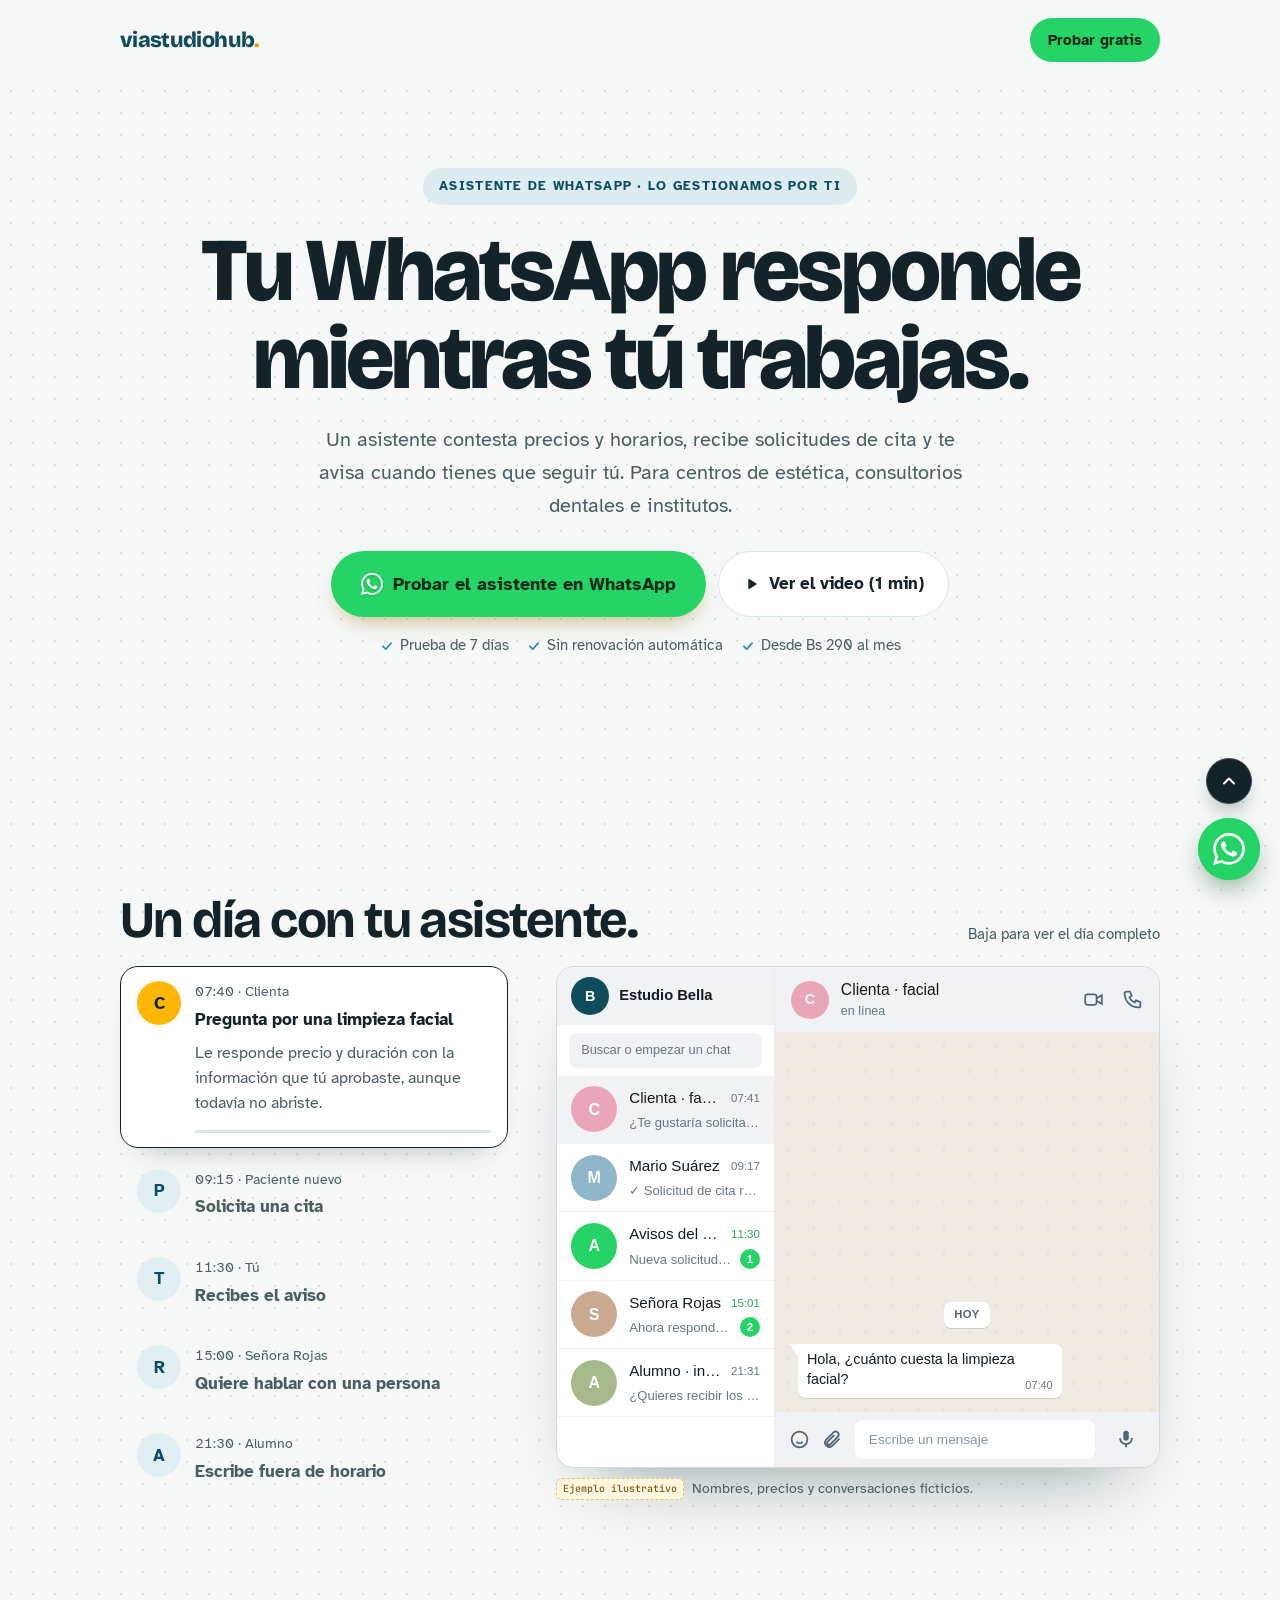
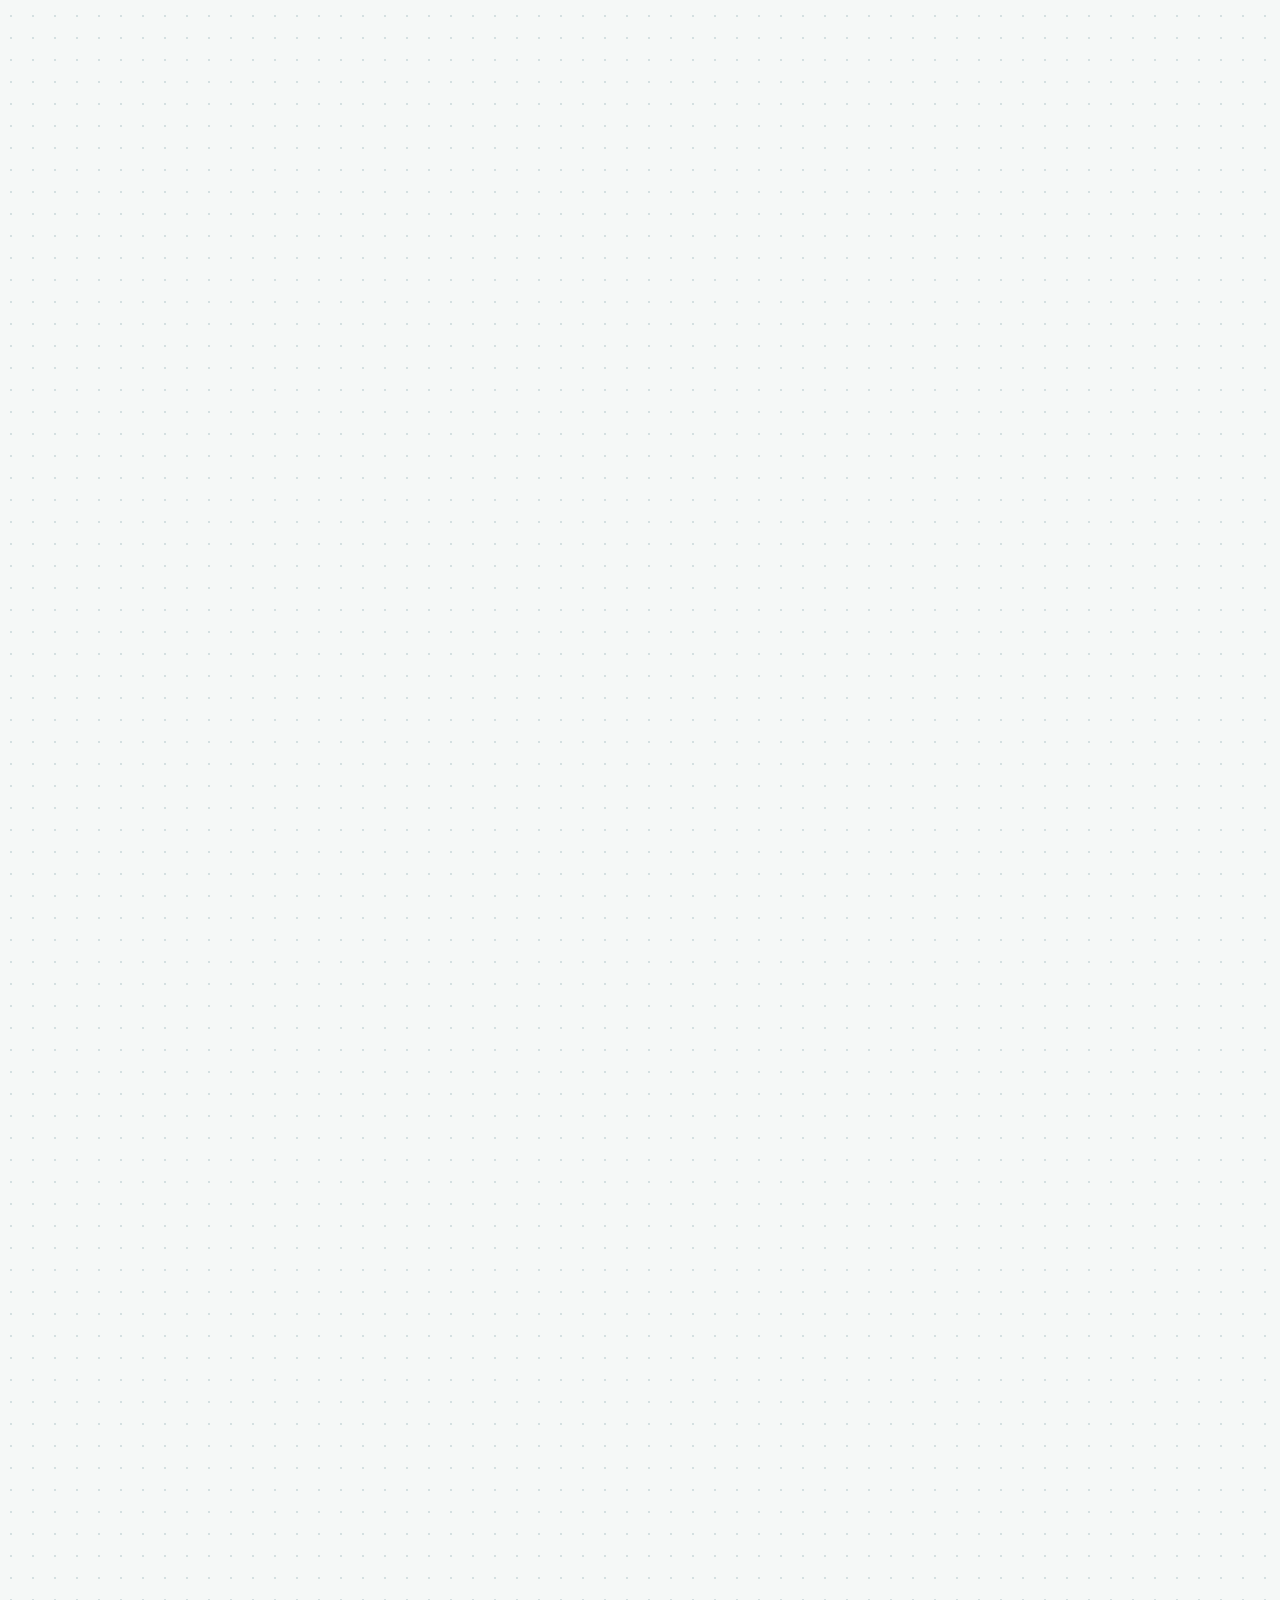
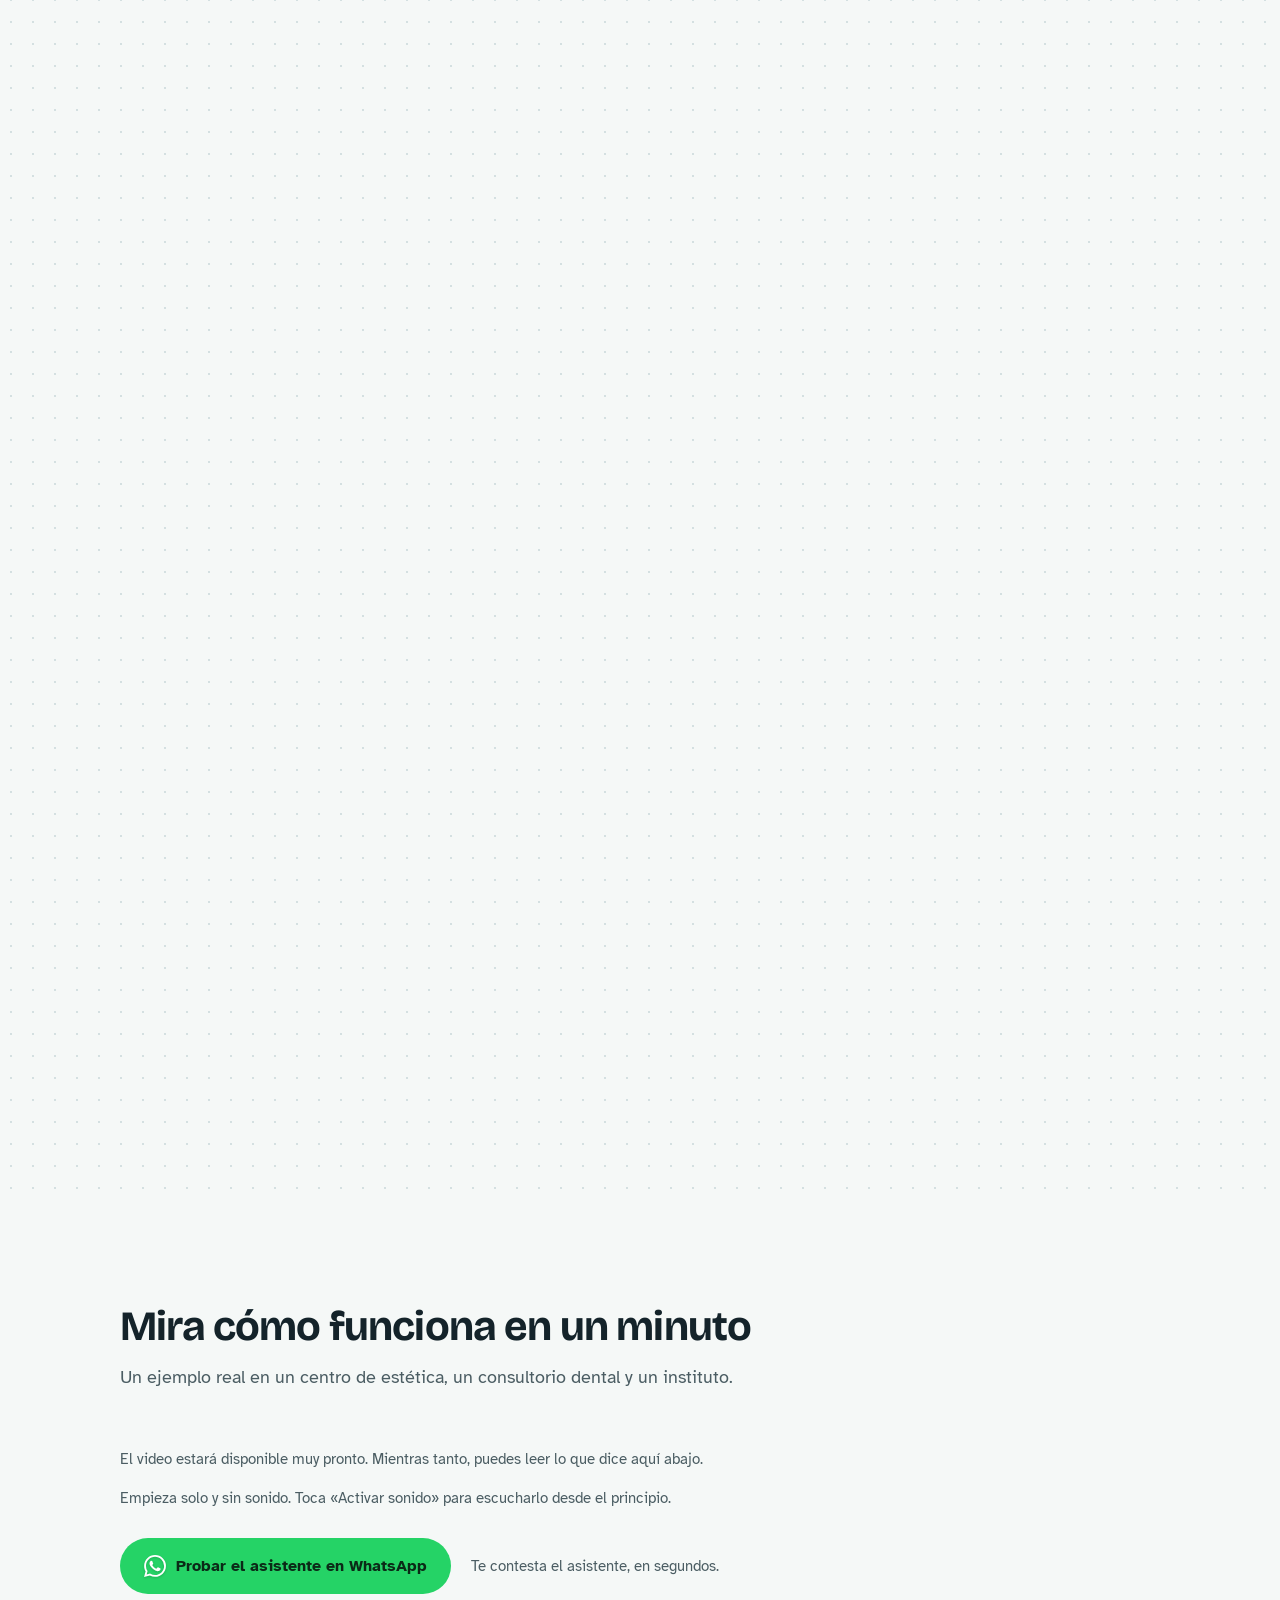
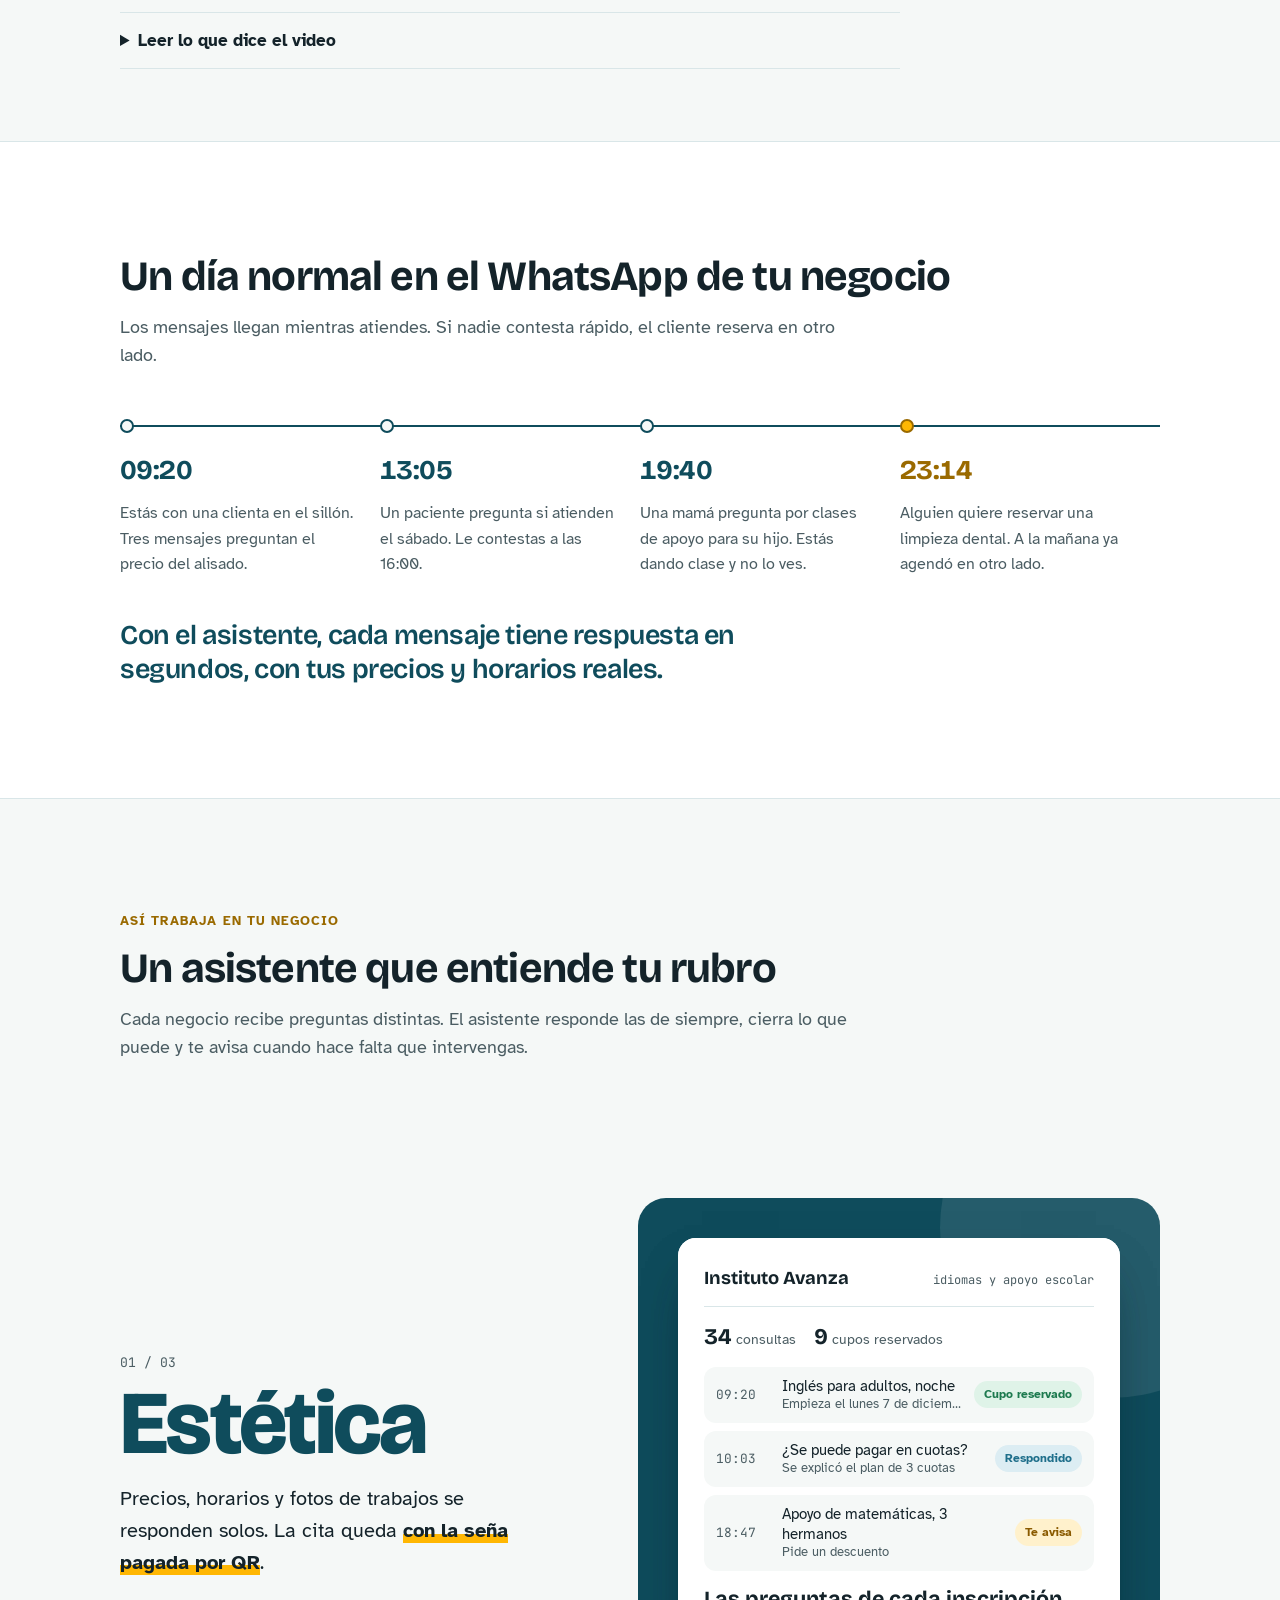
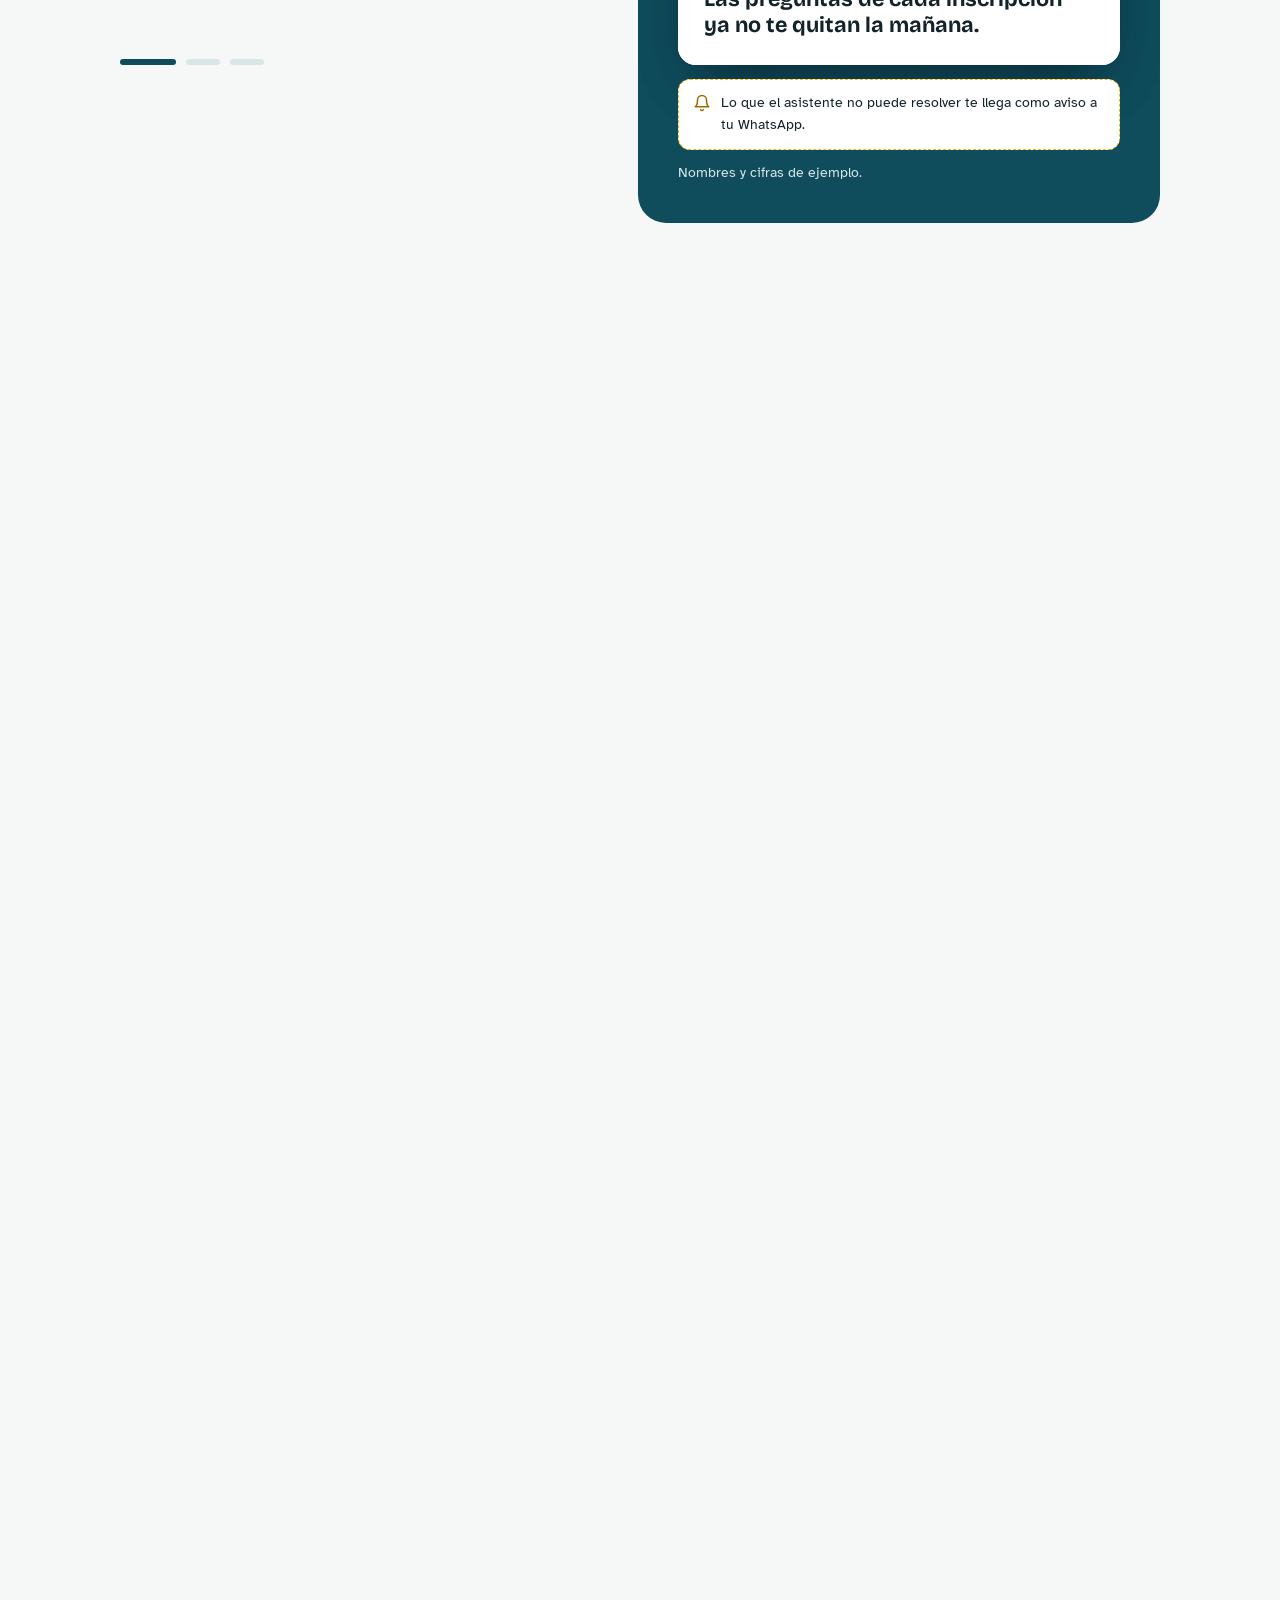
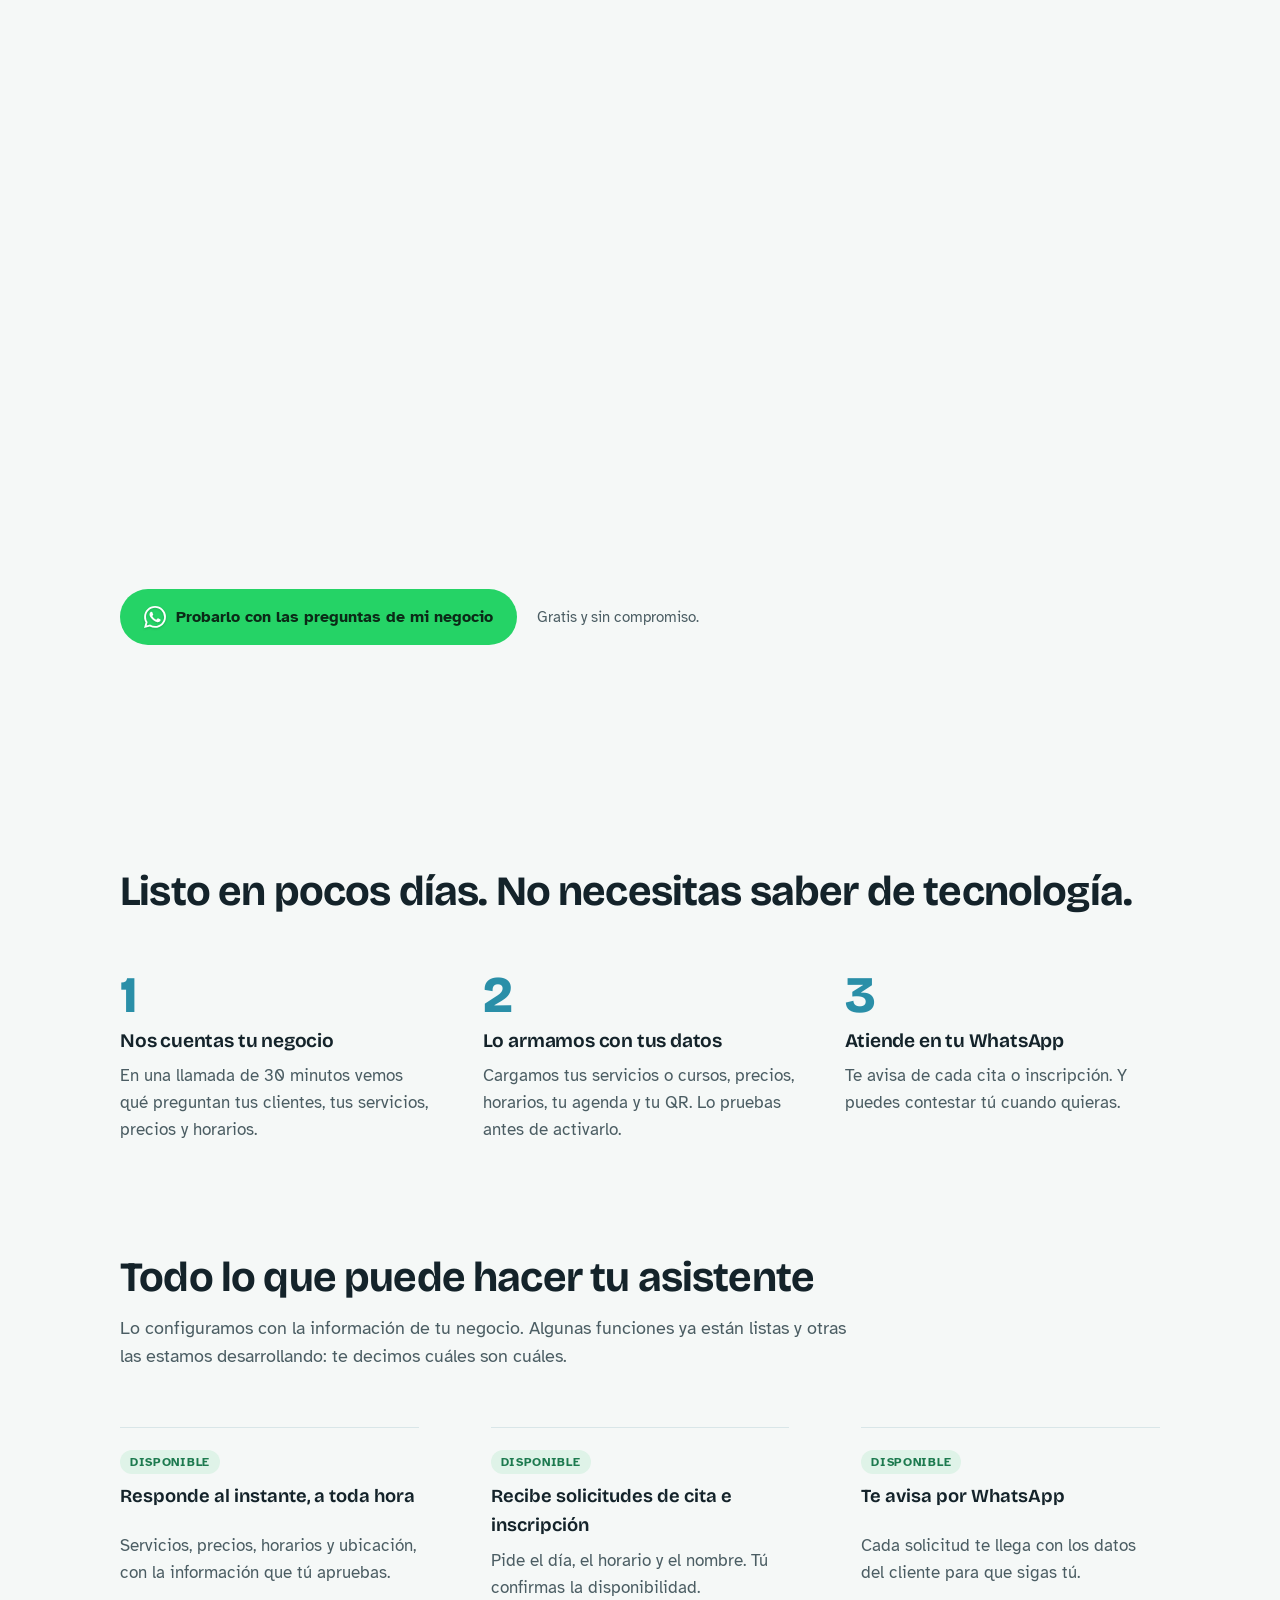
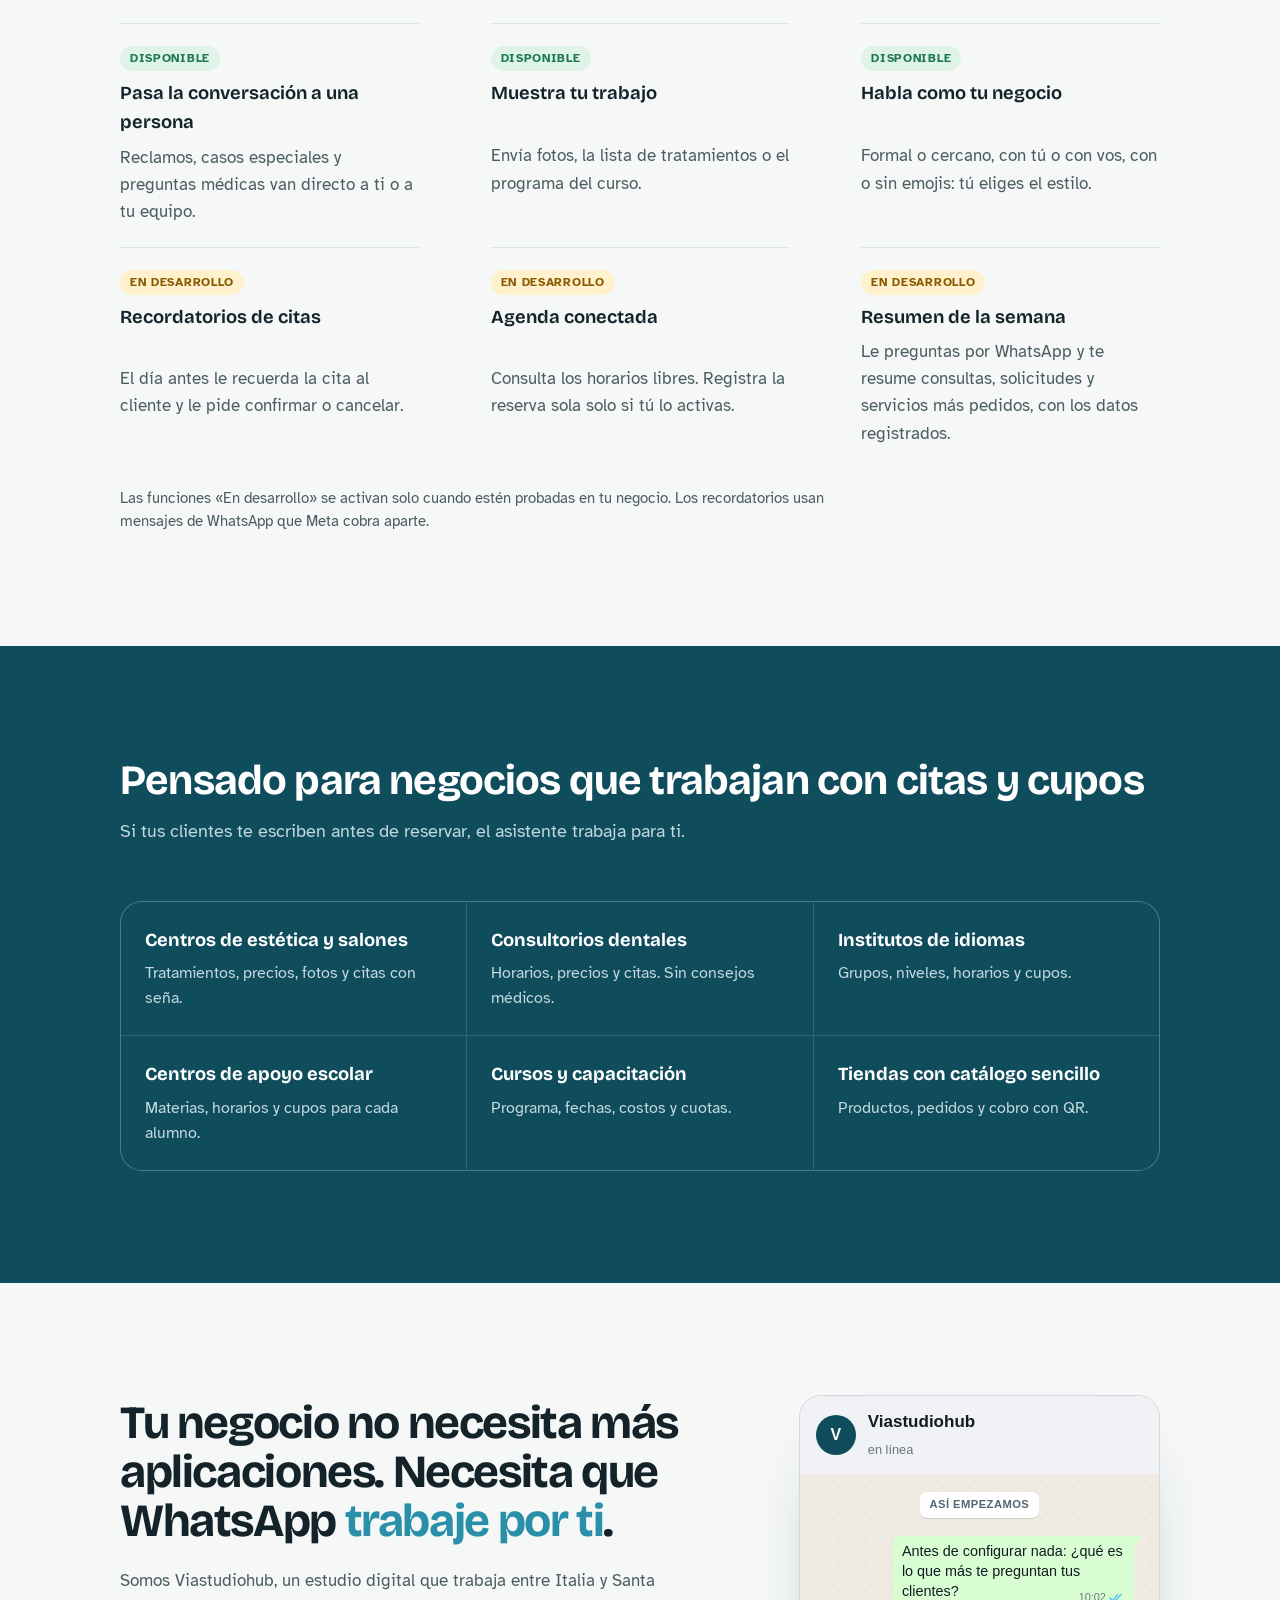
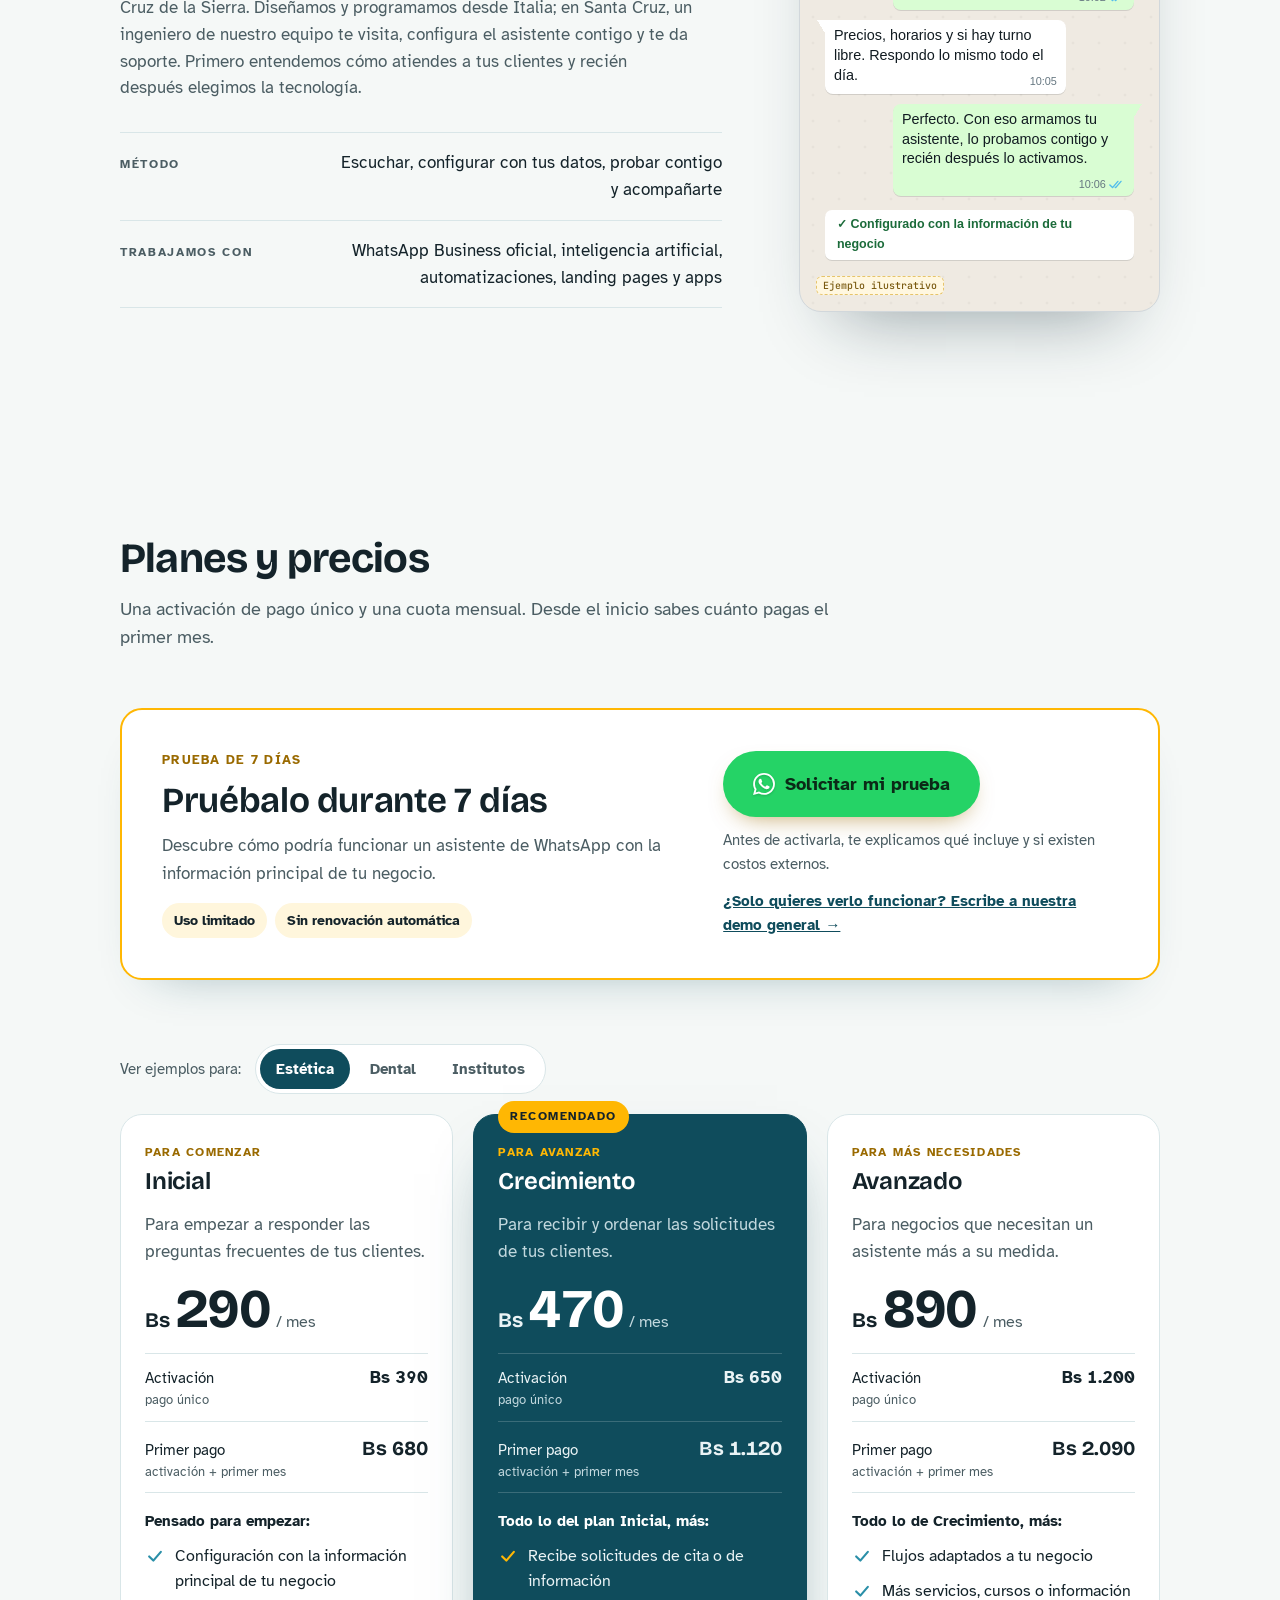
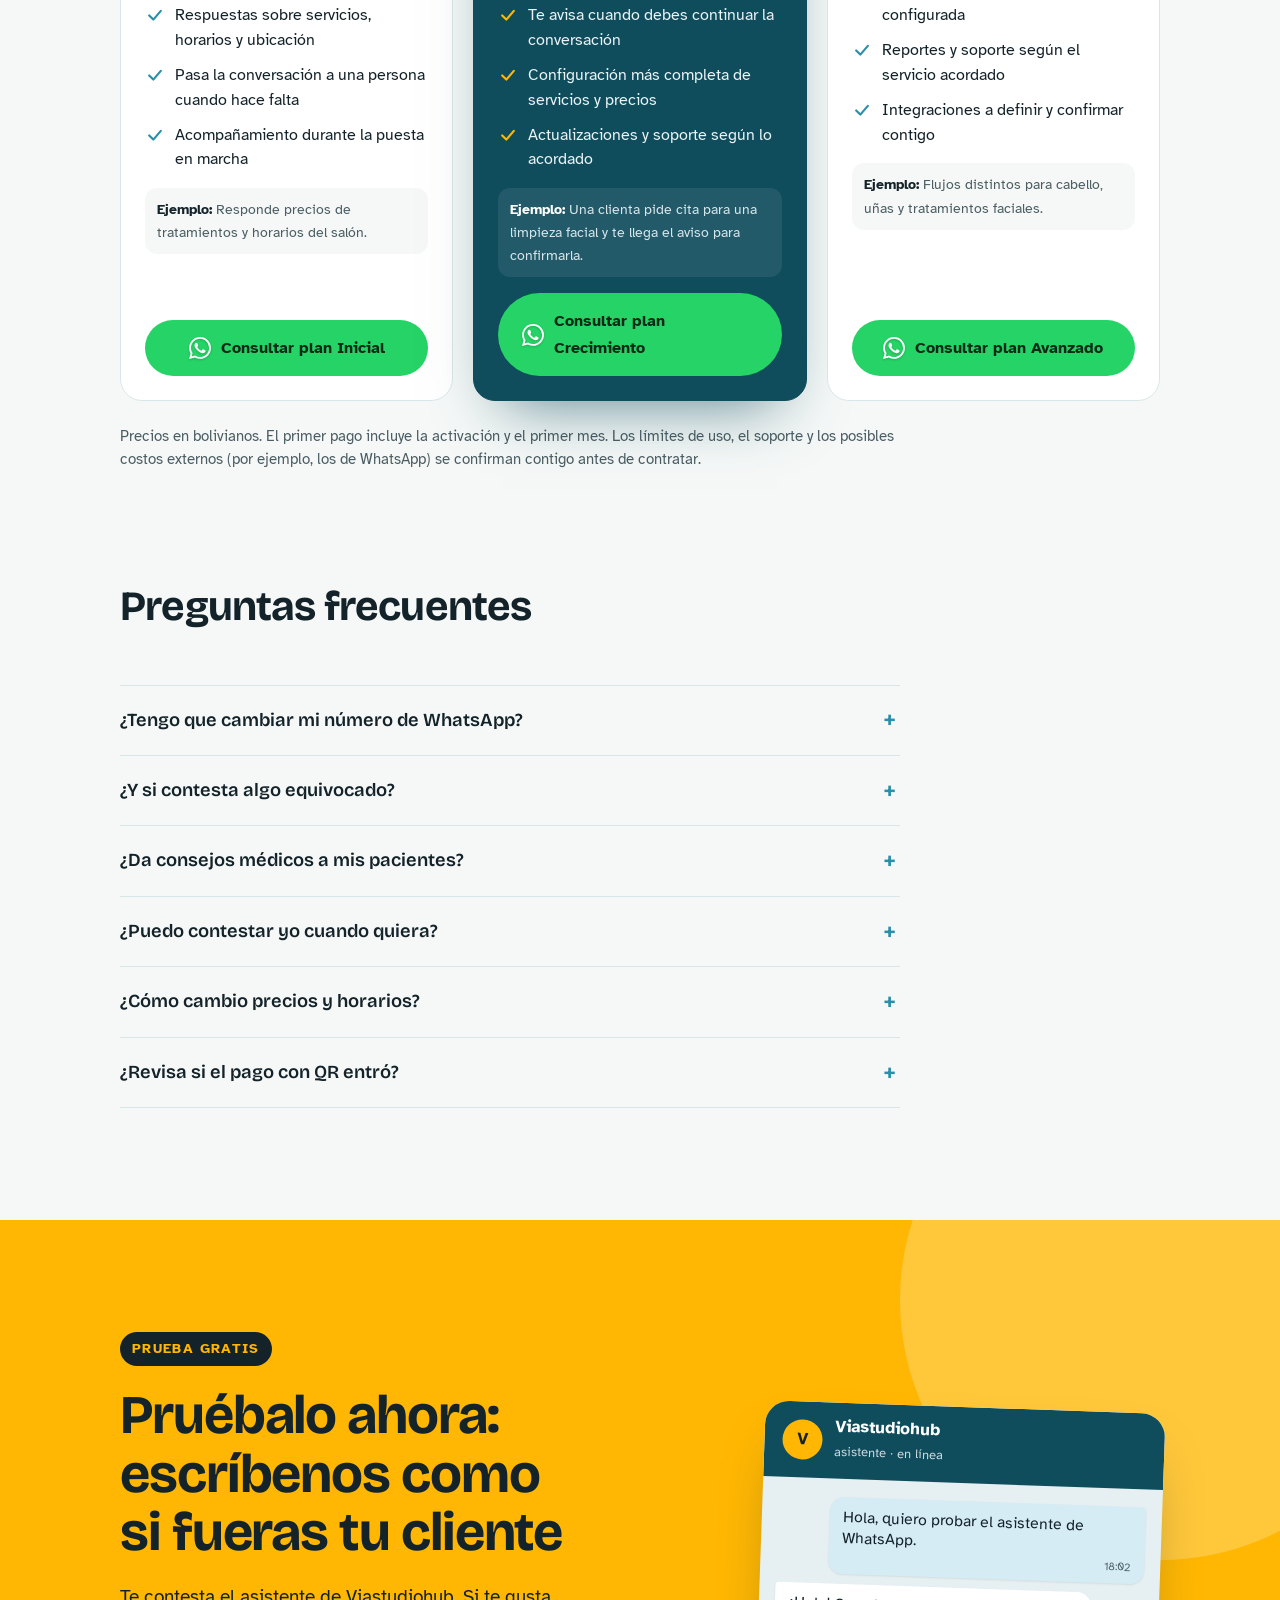
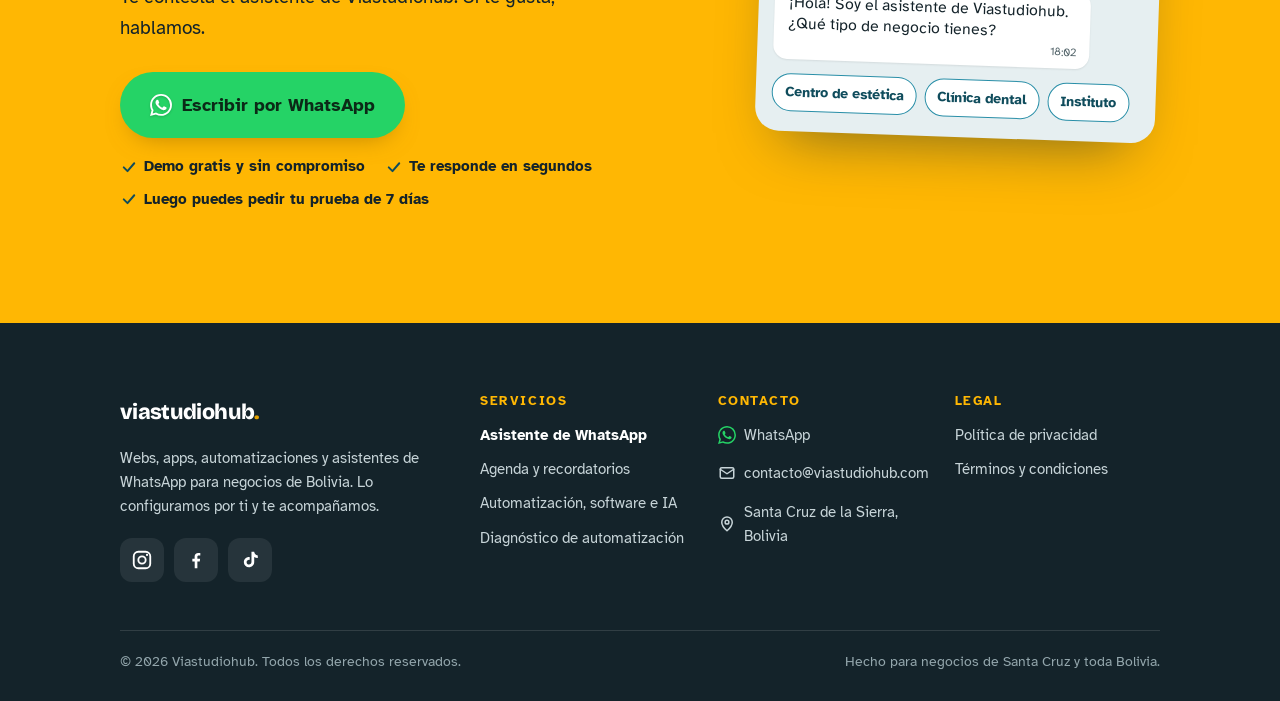
==== asistente-whatsapp/index.html @ f250f6bb "Añade el sitio: landing Diagnóstico y demás páginas - diagnostico/: ¿Cuánto de tu trabajo es repetir" ====
<!doctype html>
<html lang="es">
<head>
  <meta charset="utf-8">
  <meta name="viewport" content="width=device-width, initial-scale=1">
  <title>Asistente de WhatsApp para tu negocio | Viastudiohub</title>
  <meta name="description" content="Un asistente que contesta tu WhatsApp las 24 horas, agenda citas, reserva cupos y cobra la seña con QR. Para centros de estética, consultorios dentales e institutos de Santa Cruz y toda Bolivia.">
  <meta property="og:title" content="Tu WhatsApp responde y agenda mientras tú trabajas | Viastudiohub">
  <meta property="og:description" content="Un asistente que contesta tu WhatsApp las 24 horas, agenda citas, reserva cupos y cobra la seña con QR. Para centros de estética, consultorios dentales e institutos de Santa Cruz y toda Bolivia.">
  <meta property="og:type" content="website">
  <meta property="og:url" content="https://viastudiohub.com/asistente-whatsapp/">
  <link rel="canonical" href="https://viastudiohub.com/asistente-whatsapp/">
  <meta name="theme-color" content="#0f4c5c">
  <link rel="icon" href="data:image/svg+xml,%3Csvg xmlns='http://www.w3.org/2000/svg' viewBox='0 0 32 32'%3E%3Crect width='32' height='32' rx='8' fill='%230f4c5c'/%3E%3Ccircle cx='23' cy='9' r='4' fill='%23ffb703'/%3E%3C/svg%3E">
  <link rel="preconnect" href="https://fonts.googleapis.com">
  <link rel="preconnect" href="https://fonts.gstatic.com" crossorigin>
  <link href="https://fonts.googleapis.com/css2?family=Atkinson+Hyperlegible:wght@400;700&family=Bricolage+Grotesque:opsz,wght@12..96,600;12..96,650;12..96,700;12..96,800&family=JetBrains+Mono:wght@500&display=swap" rel="stylesheet">
  <link rel="stylesheet" href="../assets/css/vsh.css">
</head>
<body>

<header class="cabecera">
  <div class="contenedor">
    <a class="marca" href="https://viastudiohub.com/">viastudiohub<span>.</span></a>
    <a class="boton" href="#" data-wa="Hola, quiero probar el asistente de WhatsApp.">Probar gratis</a>
  </div>
</header>

<main>

  <section class="hero2">
    <div class="contenedor">
      <p class="hero2-ante">Asistente de WhatsApp · Lo gestionamos por ti</p>
      <h1>Tu WhatsApp responde mientras tú trabajas.</h1>
      <p class="hero2-bajada">Un asistente contesta precios y horarios, recibe solicitudes de cita y te avisa cuando tienes que seguir tú. Para centros de estética, consultorios dentales e institutos.</p>
      <div class="hero2-acciones hero-accion">
        <a class="boton boton-grande" href="#" data-wa="Hola, quiero probar el asistente de WhatsApp."><svg class="wa-logo" viewBox="0 0 24 24" fill="currentColor" aria-hidden="true"><path d="M17.472 14.382c-.297-.149-1.758-.867-2.03-.967-.273-.099-.471-.148-.67.15-.197.297-.767.966-.94 1.164-.173.199-.347.223-.644.075-.297-.15-1.255-.463-2.39-1.475-.883-.788-1.48-1.761-1.653-2.059-.173-.297-.018-.458.13-.606.134-.133.298-.347.446-.52.149-.174.198-.298.298-.497.099-.198.05-.371-.025-.52-.075-.149-.669-1.612-.916-2.207-.242-.579-.487-.5-.669-.51-.173-.008-.371-.01-.57-.01-.198 0-.52.074-.792.372-.272.297-1.04 1.016-1.04 2.479 0 1.462 1.065 2.875 1.213 3.074.149.198 2.096 3.2 5.077 4.487.709.306 1.262.489 1.694.625.712.227 1.36.195 1.871.118.571-.085 1.758-.719 2.006-1.413.248-.694.248-1.289.173-1.413-.074-.124-.272-.198-.57-.347m-5.421 7.403h-.004a9.87 9.87 0 0 1-5.031-1.378l-.361-.214-3.741.982.998-3.648-.235-.374a9.86 9.86 0 0 1-1.51-5.26c.001-5.45 4.436-9.884 9.888-9.884 2.64 0 5.122 1.03 6.988 2.898a9.825 9.825 0 0 1 2.893 6.994c-.003 5.45-4.437 9.884-9.885 9.884m8.413-18.297A11.815 11.815 0 0 0 12.05 0C5.495 0 .16 5.335.157 11.892c0 2.096.547 4.142 1.588 5.945L.057 24l6.305-1.654a11.882 11.882 0 0 0 5.683 1.448h.005c6.554 0 11.89-5.335 11.893-11.893a11.821 11.821 0 0 0-3.48-8.413Z"/></svg>Probar el asistente en WhatsApp</a>
        <a class="boton-sec" href="#video"><svg viewBox="0 0 24 24" fill="currentColor" aria-hidden="true"><path d="M8 5.5v13a1 1 0 0 0 1.5.86l10.5-6.5a1 1 0 0 0 0-1.72L9.5 4.64A1 1 0 0 0 8 5.5Z"/></svg>Ver el video (1 min)</a>
      </div>
      <ul class="tranquilidad hero2-tranq"><li>Prueba de 7 días</li><li>Sin renovación automática</li><li>Desde Bs 290 al mes</li></ul>
    </div>
  </section>
  <section class="dia-asistente" style="--n:5" aria-labelledby="dia2-titulo">
    <div class="dia2-fijo">
      <div class="contenedor">
        <div class="dia2-cab"><h2 id="dia2-titulo">Un día con tu asistente.</h2><p class="dia2-pista">Baja para ver el día completo</p></div>
        <div class="dia2-rejilla">
          <ol class="dia2-lista"><li><button type="button" class="dm-item activo" data-momento="0" aria-pressed="true">
            <span class="dm-icono" aria-hidden="true">C</span>
            <span class="dm-txt"><span class="dm-hora">07:40 · Clienta</span><strong>Pregunta por una limpieza facial</strong><span class="dm-detalle">Le responde precio y duración con la información que tú aprobaste, aunque todavía no abriste.</span>
            <span class="dm-progreso" aria-hidden="true"><i></i></span></span></button></li><li><button type="button" class="dm-item" data-momento="1" aria-pressed="false">
            <span class="dm-icono" aria-hidden="true">P</span>
            <span class="dm-txt"><span class="dm-hora">09:15 · Paciente nuevo</span><strong>Solicita una cita</strong><span class="dm-detalle">Pide el día, el horario y el nombre, y deja la solicitud registrada para que tú la confirmes.</span>
            <span class="dm-progreso" aria-hidden="true"><i></i></span></span></button></li><li><button type="button" class="dm-item" data-momento="2" aria-pressed="false">
            <span class="dm-icono" aria-hidden="true">T</span>
            <span class="dm-txt"><span class="dm-hora">11:30 · Tú</span><strong>Recibes el aviso</strong><span class="dm-detalle">Te llega por WhatsApp con los datos del cliente. Confirmas la hora con un mensaje.</span>
            <span class="dm-progreso" aria-hidden="true"><i></i></span></span></button></li><li><button type="button" class="dm-item" data-momento="3" aria-pressed="false">
            <span class="dm-icono" aria-hidden="true">R</span>
            <span class="dm-txt"><span class="dm-hora">15:00 · Señora Rojas</span><strong>Quiere hablar con una persona</strong><span class="dm-detalle">El asistente te pasa la conversación y deja de responder a esa clienta.</span>
            <span class="dm-progreso" aria-hidden="true"><i></i></span></span></button></li><li><button type="button" class="dm-item" data-momento="4" aria-pressed="false">
            <span class="dm-icono" aria-hidden="true">A</span>
            <span class="dm-txt"><span class="dm-hora">21:30 · Alumno</span><strong>Escribe fuera de horario</strong><span class="dm-detalle">Recibe la información del curso al instante, aunque el instituto ya cerró.</span>
            <span class="dm-progreso" aria-hidden="true"><i></i></span></span></button></li></ol>
          <div class="dia2-pantalla"><div class="dp" data-momento="0">
          <div class="wa-app">
            <div class="wa-side">
              <div class="wa-side-cab"><span class="wa-av" style="background:#0f4c5c">B</span><b>Estudio Bella</b></div>
              <div class="wa-buscar">Buscar o empezar un chat</div>
              <ul class="wa-lista"><li class="activo"><span class="wa-av" style="background:#e9a6b8">C</span>
              <span class="wa-li-txt"><span class="wa-li-top"><b>Clienta · facial</b><time class="">07:41</time></span>
              <span class="wa-li-bot"><span class="wa-prev">¿Te gustaría solicitar una cita?</span></span></span></li><li class=""><span class="wa-av" style="background:#8fb7c9">M</span>
              <span class="wa-li-txt"><span class="wa-li-top"><b>Mario Suárez</b><time class="">09:17</time></span>
              <span class="wa-li-bot"><span class="wa-prev">✓ Solicitud de cita registrada</span></span></span></li><li class=""><span class="wa-av" style="background:#25d366">A</span>
              <span class="wa-li-txt"><span class="wa-li-top"><b>Avisos del asistente</b><time class="nuevo">11:30</time></span>
              <span class="wa-li-bot"><span class="wa-prev">Nueva solicitud de cita</span><span class="wa-badge">1</span></span></span></li><li class=""><span class="wa-av" style="background:#c9a98f">S</span>
              <span class="wa-li-txt"><span class="wa-li-top"><b>Señora Rojas</b><time class="nuevo">15:01</time></span>
              <span class="wa-li-bot"><span class="wa-prev">Ahora respondes tú</span><span class="wa-badge">2</span></span></span></li><li class=""><span class="wa-av" style="background:#a7b98a">A</span>
              <span class="wa-li-txt"><span class="wa-li-top"><b>Alumno · inglés</b><time class="">21:31</time></span>
              <span class="wa-li-bot"><span class="wa-prev">¿Quieres recibir los horarios?</span></span></span></li></ul>
            </div>
            <div class="wa-conv">
              <div class="wa-cab"><span class="wa-av" style="background:#e9a6b8">C</span>
                <span class="wa-cab-txt"><b>Clienta · facial</b><small>en línea</small></span>
                <span class="wa-cab-ico"><svg viewBox="0 0 24 24" fill="none" stroke="currentColor" stroke-width="2" aria-hidden="true"><rect x="2.5" y="6" width="13" height="12" rx="2.5"/><path d="m15.5 10.5 6-3.5v10l-6-3.5"/></svg><svg viewBox="0 0 24 24" fill="none" stroke="currentColor" stroke-width="2" aria-hidden="true"><path d="M5 3h4l2 5-2.5 1.5a11 11 0 0 0 6 6L16 13l5 2v4a2 2 0 0 1-2 2A16 16 0 0 1 3 5a2 2 0 0 1 2-2"/></svg></span></div>
              <div class="wa-fondo"><div class="wa-msgs"><div class="wa-fecha">HOY</div><div class="wa-b ent" data-anim-paso>Hola, ¿cuánto cuesta la limpieza facial?<span class="wa-meta">07:40</span></div><div class="wa-escribe" data-anim-paso aria-hidden="true"><span></span><span></span><span></span></div><div class="wa-b sal" data-anim-paso>¡Hola! La limpieza facial cuesta Bs 150 y dura unos 60 minutos. ¿Te gustaría solicitar una cita?<span class="wa-meta">07:41<svg class="wa-ticks" viewBox="0 0 18 11" aria-hidden="true"><path d="M1 6l3 3 6-7M7 8.5l.5.5 6-7" fill="none" stroke="currentColor" stroke-width="1.6" stroke-linecap="round" stroke-linejoin="round"/></svg></span></div></div></div>
              <div class="wa-input"><span class="wa-ico"><svg viewBox="0 0 24 24" fill="none" stroke="currentColor" stroke-width="2" aria-hidden="true"><circle cx="12" cy="12" r="9"/><path d="M8.5 14.5a4.5 4.5 0 0 0 7 0M9 9.5h.01M15 9.5h.01"/></svg></span><span class="wa-ico"><svg viewBox="0 0 24 24" fill="none" stroke="currentColor" stroke-width="2" aria-hidden="true"><path d="m20 11-8.5 8.5a5 5 0 0 1-7-7L13 4a3.5 3.5 0 0 1 5 5l-8.5 8.5a2 2 0 0 1-3-3L14 7"/></svg></span><span class="wa-campo">Escribe un mensaje</span><span class="wa-mic"><svg viewBox="0 0 24 24" fill="currentColor" aria-hidden="true"><rect x="9" y="3" width="6" height="11" rx="3"/><path d="M5.5 11a6.5 6.5 0 0 0 13 0M12 17.5V21" fill="none" stroke="currentColor" stroke-width="2"/></svg></span></div>
            </div>
          </div>
        </div><div class="dp" data-momento="1" hidden>
          <div class="wa-app">
            <div class="wa-side">
              <div class="wa-side-cab"><span class="wa-av" style="background:#0f4c5c">B</span><b>Estudio Bella</b></div>
              <div class="wa-buscar">Buscar o empezar un chat</div>
              <ul class="wa-lista"><li class=""><span class="wa-av" style="background:#e9a6b8">C</span>
              <span class="wa-li-txt"><span class="wa-li-top"><b>Clienta · facial</b><time class="">07:41</time></span>
              <span class="wa-li-bot"><span class="wa-prev">¿Te gustaría solicitar una cita?</span></span></span></li><li class="activo"><span class="wa-av" style="background:#8fb7c9">M</span>
              <span class="wa-li-txt"><span class="wa-li-top"><b>Mario Suárez</b><time class="">09:17</time></span>
              <span class="wa-li-bot"><span class="wa-prev">✓ Solicitud de cita registrada</span></span></span></li><li class=""><span class="wa-av" style="background:#25d366">A</span>
              <span class="wa-li-txt"><span class="wa-li-top"><b>Avisos del asistente</b><time class="nuevo">11:30</time></span>
              <span class="wa-li-bot"><span class="wa-prev">Nueva solicitud de cita</span><span class="wa-badge">1</span></span></span></li><li class=""><span class="wa-av" style="background:#c9a98f">S</span>
              <span class="wa-li-txt"><span class="wa-li-top"><b>Señora Rojas</b><time class="nuevo">15:01</time></span>
              <span class="wa-li-bot"><span class="wa-prev">Ahora respondes tú</span><span class="wa-badge">2</span></span></span></li><li class=""><span class="wa-av" style="background:#a7b98a">A</span>
              <span class="wa-li-txt"><span class="wa-li-top"><b>Alumno · inglés</b><time class="">21:31</time></span>
              <span class="wa-li-bot"><span class="wa-prev">¿Quieres recibir los horarios?</span></span></span></li></ul>
            </div>
            <div class="wa-conv">
              <div class="wa-cab"><span class="wa-av" style="background:#8fb7c9">M</span>
                <span class="wa-cab-txt"><b>Mario Suárez</b><small>en línea</small></span>
                <span class="wa-cab-ico"><svg viewBox="0 0 24 24" fill="none" stroke="currentColor" stroke-width="2" aria-hidden="true"><rect x="2.5" y="6" width="13" height="12" rx="2.5"/><path d="m15.5 10.5 6-3.5v10l-6-3.5"/></svg><svg viewBox="0 0 24 24" fill="none" stroke="currentColor" stroke-width="2" aria-hidden="true"><path d="M5 3h4l2 5-2.5 1.5a11 11 0 0 0 6 6L16 13l5 2v4a2 2 0 0 1-2 2A16 16 0 0 1 3 5a2 2 0 0 1 2-2"/></svg></span></div>
              <div class="wa-fondo"><div class="wa-msgs"><div class="wa-fecha">HOY</div><div class="wa-b ent" data-anim-paso>Hola, quisiera una cita para el viernes en la tarde.<span class="wa-meta">09:15</span></div><div class="wa-escribe" data-anim-paso aria-hidden="true"><span></span><span></span><span></span></div><div class="wa-b sal" data-anim-paso>¡Con gusto! ¿Me dices tu nombre completo?<span class="wa-meta">09:15<svg class="wa-ticks" viewBox="0 0 18 11" aria-hidden="true"><path d="M1 6l3 3 6-7M7 8.5l.5.5 6-7" fill="none" stroke="currentColor" stroke-width="1.6" stroke-linecap="round" stroke-linejoin="round"/></svg></span></div><div class="wa-b ent" data-anim-paso>Mario Suárez<span class="wa-meta">09:16</span></div><div class="wa-escribe" data-anim-paso aria-hidden="true"><span></span><span></span><span></span></div><div class="wa-b sal" data-anim-paso>Gracias, Mario. Registré tu solicitud para el viernes en la tarde. Te confirmamos la hora en breve.<span class="wa-meta">09:17<svg class="wa-ticks" viewBox="0 0 18 11" aria-hidden="true"><path d="M1 6l3 3 6-7M7 8.5l.5.5 6-7" fill="none" stroke="currentColor" stroke-width="1.6" stroke-linecap="round" stroke-linejoin="round"/></svg></span></div><div data-anim-paso class="wa-extra"><div class="wa-sistema">✓ Solicitud de cita registrada</div></div></div></div>
              <div class="wa-input"><span class="wa-ico"><svg viewBox="0 0 24 24" fill="none" stroke="currentColor" stroke-width="2" aria-hidden="true"><circle cx="12" cy="12" r="9"/><path d="M8.5 14.5a4.5 4.5 0 0 0 7 0M9 9.5h.01M15 9.5h.01"/></svg></span><span class="wa-ico"><svg viewBox="0 0 24 24" fill="none" stroke="currentColor" stroke-width="2" aria-hidden="true"><path d="m20 11-8.5 8.5a5 5 0 0 1-7-7L13 4a3.5 3.5 0 0 1 5 5l-8.5 8.5a2 2 0 0 1-3-3L14 7"/></svg></span><span class="wa-campo">Escribe un mensaje</span><span class="wa-mic"><svg viewBox="0 0 24 24" fill="currentColor" aria-hidden="true"><rect x="9" y="3" width="6" height="11" rx="3"/><path d="M5.5 11a6.5 6.5 0 0 0 13 0M12 17.5V21" fill="none" stroke="currentColor" stroke-width="2"/></svg></span></div>
            </div>
          </div>
        </div><div class="dp" data-momento="2" hidden>
          <div class="wa-app">
            <div class="wa-side">
              <div class="wa-side-cab"><span class="wa-av" style="background:#0f4c5c">B</span><b>Estudio Bella</b></div>
              <div class="wa-buscar">Buscar o empezar un chat</div>
              <ul class="wa-lista"><li class=""><span class="wa-av" style="background:#e9a6b8">C</span>
              <span class="wa-li-txt"><span class="wa-li-top"><b>Clienta · facial</b><time class="">07:41</time></span>
              <span class="wa-li-bot"><span class="wa-prev">¿Te gustaría solicitar una cita?</span></span></span></li><li class=""><span class="wa-av" style="background:#8fb7c9">M</span>
              <span class="wa-li-txt"><span class="wa-li-top"><b>Mario Suárez</b><time class="">09:17</time></span>
              <span class="wa-li-bot"><span class="wa-prev">✓ Solicitud de cita registrada</span></span></span></li><li class="activo"><span class="wa-av" style="background:#25d366">A</span>
              <span class="wa-li-txt"><span class="wa-li-top"><b>Avisos del asistente</b><time class="nuevo">11:30</time></span>
              <span class="wa-li-bot"><span class="wa-prev">Nueva solicitud de cita</span><span class="wa-badge">1</span></span></span></li><li class=""><span class="wa-av" style="background:#c9a98f">S</span>
              <span class="wa-li-txt"><span class="wa-li-top"><b>Señora Rojas</b><time class="nuevo">15:01</time></span>
              <span class="wa-li-bot"><span class="wa-prev">Ahora respondes tú</span><span class="wa-badge">2</span></span></span></li><li class=""><span class="wa-av" style="background:#a7b98a">A</span>
              <span class="wa-li-txt"><span class="wa-li-top"><b>Alumno · inglés</b><time class="">21:31</time></span>
              <span class="wa-li-bot"><span class="wa-prev">¿Quieres recibir los horarios?</span></span></span></li></ul>
            </div>
            <div class="wa-conv">
              <div class="wa-cab"><span class="wa-av" style="background:#25d366">A</span>
                <span class="wa-cab-txt"><b>Avisos del asistente</b><small>solo para ti</small></span>
                <span class="wa-cab-ico"><svg viewBox="0 0 24 24" fill="none" stroke="currentColor" stroke-width="2" aria-hidden="true"><rect x="2.5" y="6" width="13" height="12" rx="2.5"/><path d="m15.5 10.5 6-3.5v10l-6-3.5"/></svg><svg viewBox="0 0 24 24" fill="none" stroke="currentColor" stroke-width="2" aria-hidden="true"><path d="M5 3h4l2 5-2.5 1.5a11 11 0 0 0 6 6L16 13l5 2v4a2 2 0 0 1-2 2A16 16 0 0 1 3 5a2 2 0 0 1 2-2"/></svg></span></div>
              <div class="wa-fondo"><div class="wa-msgs"><div class="wa-fecha">HOY</div><div data-anim-paso class="wa-extra"><div class="wa-b ent wa-aviso"><b>Nueva solicitud de cita</b><span>Cliente: Mario Suárez</span><span>Preferencia: viernes por la tarde</span><span class="dp-estado">Pendiente de tu confirmación</span><span class="dp-btn">Continuar conversación →</span><span class="wa-meta">11:30</span></div></div></div></div>
              <div class="wa-input"><span class="wa-ico"><svg viewBox="0 0 24 24" fill="none" stroke="currentColor" stroke-width="2" aria-hidden="true"><circle cx="12" cy="12" r="9"/><path d="M8.5 14.5a4.5 4.5 0 0 0 7 0M9 9.5h.01M15 9.5h.01"/></svg></span><span class="wa-ico"><svg viewBox="0 0 24 24" fill="none" stroke="currentColor" stroke-width="2" aria-hidden="true"><path d="m20 11-8.5 8.5a5 5 0 0 1-7-7L13 4a3.5 3.5 0 0 1 5 5l-8.5 8.5a2 2 0 0 1-3-3L14 7"/></svg></span><span class="wa-campo">Escribe un mensaje</span><span class="wa-mic"><svg viewBox="0 0 24 24" fill="currentColor" aria-hidden="true"><rect x="9" y="3" width="6" height="11" rx="3"/><path d="M5.5 11a6.5 6.5 0 0 0 13 0M12 17.5V21" fill="none" stroke="currentColor" stroke-width="2"/></svg></span></div>
            </div>
          </div>
        </div><div class="dp" data-momento="3" hidden>
          <div class="wa-app">
            <div class="wa-side">
              <div class="wa-side-cab"><span class="wa-av" style="background:#0f4c5c">B</span><b>Estudio Bella</b></div>
              <div class="wa-buscar">Buscar o empezar un chat</div>
              <ul class="wa-lista"><li class=""><span class="wa-av" style="background:#e9a6b8">C</span>
              <span class="wa-li-txt"><span class="wa-li-top"><b>Clienta · facial</b><time class="">07:41</time></span>
              <span class="wa-li-bot"><span class="wa-prev">¿Te gustaría solicitar una cita?</span></span></span></li><li class=""><span class="wa-av" style="background:#8fb7c9">M</span>
              <span class="wa-li-txt"><span class="wa-li-top"><b>Mario Suárez</b><time class="">09:17</time></span>
              <span class="wa-li-bot"><span class="wa-prev">✓ Solicitud de cita registrada</span></span></span></li><li class=""><span class="wa-av" style="background:#25d366">A</span>
              <span class="wa-li-txt"><span class="wa-li-top"><b>Avisos del asistente</b><time class="nuevo">11:30</time></span>
              <span class="wa-li-bot"><span class="wa-prev">Nueva solicitud de cita</span><span class="wa-badge">1</span></span></span></li><li class="activo"><span class="wa-av" style="background:#c9a98f">S</span>
              <span class="wa-li-txt"><span class="wa-li-top"><b>Señora Rojas</b><time class="nuevo">15:01</time></span>
              <span class="wa-li-bot"><span class="wa-prev">Ahora respondes tú</span><span class="wa-badge">2</span></span></span></li><li class=""><span class="wa-av" style="background:#a7b98a">A</span>
              <span class="wa-li-txt"><span class="wa-li-top"><b>Alumno · inglés</b><time class="">21:31</time></span>
              <span class="wa-li-bot"><span class="wa-prev">¿Quieres recibir los horarios?</span></span></span></li></ul>
            </div>
            <div class="wa-conv">
              <div class="wa-cab"><span class="wa-av" style="background:#c9a98f">S</span>
                <span class="wa-cab-txt"><b>Señora Rojas</b><small>conversación pasada a ti</small></span>
                <span class="wa-cab-ico"><svg viewBox="0 0 24 24" fill="none" stroke="currentColor" stroke-width="2" aria-hidden="true"><rect x="2.5" y="6" width="13" height="12" rx="2.5"/><path d="m15.5 10.5 6-3.5v10l-6-3.5"/></svg><svg viewBox="0 0 24 24" fill="none" stroke="currentColor" stroke-width="2" aria-hidden="true"><path d="M5 3h4l2 5-2.5 1.5a11 11 0 0 0 6 6L16 13l5 2v4a2 2 0 0 1-2 2A16 16 0 0 1 3 5a2 2 0 0 1 2-2"/></svg></span></div>
              <div class="wa-fondo"><div class="wa-msgs"><div class="wa-fecha">HOY</div><div class="wa-b ent" data-anim-paso>Prefiero hablar con alguien del centro, tengo una consulta especial.<span class="wa-meta">15:00</span></div><div class="wa-escribe" data-anim-paso aria-hidden="true"><span></span><span></span><span></span></div><div class="wa-b sal" data-anim-paso>Claro, ya le aviso a una persona del equipo para que te escriba por aquí.<span class="wa-meta">15:00<svg class="wa-ticks" viewBox="0 0 18 11" aria-hidden="true"><path d="M1 6l3 3 6-7M7 8.5l.5.5 6-7" fill="none" stroke="currentColor" stroke-width="1.6" stroke-linecap="round" stroke-linejoin="round"/></svg></span></div><div data-anim-paso class="wa-extra"><div class="wa-sistema amarillo">El asistente dejó de responder · ahora respondes tú</div></div></div></div>
              <div class="wa-input"><span class="wa-ico"><svg viewBox="0 0 24 24" fill="none" stroke="currentColor" stroke-width="2" aria-hidden="true"><circle cx="12" cy="12" r="9"/><path d="M8.5 14.5a4.5 4.5 0 0 0 7 0M9 9.5h.01M15 9.5h.01"/></svg></span><span class="wa-ico"><svg viewBox="0 0 24 24" fill="none" stroke="currentColor" stroke-width="2" aria-hidden="true"><path d="m20 11-8.5 8.5a5 5 0 0 1-7-7L13 4a3.5 3.5 0 0 1 5 5l-8.5 8.5a2 2 0 0 1-3-3L14 7"/></svg></span><span class="wa-campo">Escribe un mensaje</span><span class="wa-mic"><svg viewBox="0 0 24 24" fill="currentColor" aria-hidden="true"><rect x="9" y="3" width="6" height="11" rx="3"/><path d="M5.5 11a6.5 6.5 0 0 0 13 0M12 17.5V21" fill="none" stroke="currentColor" stroke-width="2"/></svg></span></div>
            </div>
          </div>
        </div><div class="dp" data-momento="4" hidden>
          <div class="wa-app">
            <div class="wa-side">
              <div class="wa-side-cab"><span class="wa-av" style="background:#0f4c5c">B</span><b>Estudio Bella</b></div>
              <div class="wa-buscar">Buscar o empezar un chat</div>
              <ul class="wa-lista"><li class=""><span class="wa-av" style="background:#e9a6b8">C</span>
              <span class="wa-li-txt"><span class="wa-li-top"><b>Clienta · facial</b><time class="">07:41</time></span>
              <span class="wa-li-bot"><span class="wa-prev">¿Te gustaría solicitar una cita?</span></span></span></li><li class=""><span class="wa-av" style="background:#8fb7c9">M</span>
              <span class="wa-li-txt"><span class="wa-li-top"><b>Mario Suárez</b><time class="">09:17</time></span>
              <span class="wa-li-bot"><span class="wa-prev">✓ Solicitud de cita registrada</span></span></span></li><li class=""><span class="wa-av" style="background:#25d366">A</span>
              <span class="wa-li-txt"><span class="wa-li-top"><b>Avisos del asistente</b><time class="nuevo">11:30</time></span>
              <span class="wa-li-bot"><span class="wa-prev">Nueva solicitud de cita</span><span class="wa-badge">1</span></span></span></li><li class=""><span class="wa-av" style="background:#c9a98f">S</span>
              <span class="wa-li-txt"><span class="wa-li-top"><b>Señora Rojas</b><time class="nuevo">15:01</time></span>
              <span class="wa-li-bot"><span class="wa-prev">Ahora respondes tú</span><span class="wa-badge">2</span></span></span></li><li class="activo"><span class="wa-av" style="background:#a7b98a">A</span>
              <span class="wa-li-txt"><span class="wa-li-top"><b>Alumno · inglés</b><time class="">21:31</time></span>
              <span class="wa-li-bot"><span class="wa-prev">¿Quieres recibir los horarios?</span></span></span></li></ul>
            </div>
            <div class="wa-conv">
              <div class="wa-cab"><span class="wa-av" style="background:#a7b98a">A</span>
                <span class="wa-cab-txt"><b>Alumno · inglés</b><small>en línea</small></span>
                <span class="wa-cab-ico"><svg viewBox="0 0 24 24" fill="none" stroke="currentColor" stroke-width="2" aria-hidden="true"><rect x="2.5" y="6" width="13" height="12" rx="2.5"/><path d="m15.5 10.5 6-3.5v10l-6-3.5"/></svg><svg viewBox="0 0 24 24" fill="none" stroke="currentColor" stroke-width="2" aria-hidden="true"><path d="M5 3h4l2 5-2.5 1.5a11 11 0 0 0 6 6L16 13l5 2v4a2 2 0 0 1-2 2A16 16 0 0 1 3 5a2 2 0 0 1 2-2"/></svg></span></div>
              <div class="wa-fondo"><div class="wa-msgs"><div class="wa-fecha">HOY</div><div class="wa-b ent" data-anim-paso>Buenas noches, ¿cuándo empieza el curso de inglés?<span class="wa-meta">21:30</span></div><div class="wa-escribe" data-anim-paso aria-hidden="true"><span></span><span></span><span></span></div><div class="wa-b sal" data-anim-paso>¡Hola! El próximo grupo empieza el lunes 7 de diciembre, en turno noche. ¿Quieres recibir los horarios y precios?<span class="wa-meta">21:31<svg class="wa-ticks" viewBox="0 0 18 11" aria-hidden="true"><path d="M1 6l3 3 6-7M7 8.5l.5.5 6-7" fill="none" stroke="currentColor" stroke-width="1.6" stroke-linecap="round" stroke-linejoin="round"/></svg></span></div></div></div>
              <div class="wa-input"><span class="wa-ico"><svg viewBox="0 0 24 24" fill="none" stroke="currentColor" stroke-width="2" aria-hidden="true"><circle cx="12" cy="12" r="9"/><path d="M8.5 14.5a4.5 4.5 0 0 0 7 0M9 9.5h.01M15 9.5h.01"/></svg></span><span class="wa-ico"><svg viewBox="0 0 24 24" fill="none" stroke="currentColor" stroke-width="2" aria-hidden="true"><path d="m20 11-8.5 8.5a5 5 0 0 1-7-7L13 4a3.5 3.5 0 0 1 5 5l-8.5 8.5a2 2 0 0 1-3-3L14 7"/></svg></span><span class="wa-campo">Escribe un mensaje</span><span class="wa-mic"><svg viewBox="0 0 24 24" fill="currentColor" aria-hidden="true"><rect x="9" y="3" width="6" height="11" rx="3"/><path d="M5.5 11a6.5 6.5 0 0 0 13 0M12 17.5V21" fill="none" stroke="currentColor" stroke-width="2"/></svg></span></div>
            </div>
          </div>
        </div><p class="dp-nota"><span class="dp-ejemplo">Ejemplo ilustrativo</span> Nombres, precios y conversaciones ficticios.</p></div>
        </div>
      </div>
    </div>
  </section>

  <section class="seccion video" id="video" aria-labelledby="video-titulo">
    <div class="contenedor">
      <div class="seccion-titulo">
        <h2 id="video-titulo">Mira cómo funciona en un minuto</h2>
        <p>Un ejemplo real en un centro de estética, un consultorio dental y un instituto.</p>
      </div>
      <figure class="video-marco">
        <button type="button" class="video-portada" data-src="../assets/video/asistente-whatsapp.mp4" data-subs="../assets/video/asistente-whatsapp.vtt" aria-label="Reproducir el video: Cómo funciona el asistente, 1:00">
          <span class="video-rubros"><span>Estética</span><span>Dental</span><span>Institutos</span></span>
          <span class="video-burbujas" aria-hidden="true"><span class="c">¿Tienen turno el jueves?</span><span class="a">Sí, a las 14:00 o 16:30 ✓</span><span class="n">Nueva cita agendada</span></span>
          <span class="video-play"><svg viewBox="0 0 24 24" fill="currentColor" aria-hidden="true"><path d="M7 4.5v15a1 1 0 0 0 1.5.86l12.5-7.5a1 1 0 0 0 0-1.72L8.5 3.64A1 1 0 0 0 7 4.5Z"/></svg></span>
          <span class="video-info"><strong>Cómo funciona el asistente</strong><span>1:00 · con subtítulos</span></span>
        </button>
        <figcaption>Empieza solo y sin sonido. Toca «Activar sonido» para escucharlo desde el principio.</figcaption>
      </figure>
      <div class="cta-linea"><a class="boton" href="#" data-wa="Hola, quiero probar el asistente de WhatsApp."><svg class="wa-logo" viewBox="0 0 24 24" fill="currentColor" aria-hidden="true"><path d="M17.472 14.382c-.297-.149-1.758-.867-2.03-.967-.273-.099-.471-.148-.67.15-.197.297-.767.966-.94 1.164-.173.199-.347.223-.644.075-.297-.15-1.255-.463-2.39-1.475-.883-.788-1.48-1.761-1.653-2.059-.173-.297-.018-.458.13-.606.134-.133.298-.347.446-.52.149-.174.198-.298.298-.497.099-.198.05-.371-.025-.52-.075-.149-.669-1.612-.916-2.207-.242-.579-.487-.5-.669-.51-.173-.008-.371-.01-.57-.01-.198 0-.52.074-.792.372-.272.297-1.04 1.016-1.04 2.479 0 1.462 1.065 2.875 1.213 3.074.149.198 2.096 3.2 5.077 4.487.709.306 1.262.489 1.694.625.712.227 1.36.195 1.871.118.571-.085 1.758-.719 2.006-1.413.248-.694.248-1.289.173-1.413-.074-.124-.272-.198-.57-.347m-5.421 7.403h-.004a9.87 9.87 0 0 1-5.031-1.378l-.361-.214-3.741.982.998-3.648-.235-.374a9.86 9.86 0 0 1-1.51-5.26c.001-5.45 4.436-9.884 9.888-9.884 2.64 0 5.122 1.03 6.988 2.898a9.825 9.825 0 0 1 2.893 6.994c-.003 5.45-4.437 9.884-9.885 9.884m8.413-18.297A11.815 11.815 0 0 0 12.05 0C5.495 0 .16 5.335.157 11.892c0 2.096.547 4.142 1.588 5.945L.057 24l6.305-1.654a11.882 11.882 0 0 0 5.683 1.448h.005c6.554 0 11.89-5.335 11.893-11.893a11.821 11.821 0 0 0-3.48-8.413Z"/></svg>Probar el asistente en WhatsApp</a><span>Te contesta el asistente, en segundos.</span></div>
      <details class="video-guion">
        <summary>Leer lo que dice el video</summary>
        <div><p>Mientras estás atendiendo a un cliente, otra persona te escribe por WhatsApp. Quiere saber el precio de un tratamiento, reservar una cita o recibir información sobre un curso. Pero en ese momento estás ocupado y no puedes responder.</p><p>¿Y si tu negocio pudiera atender esas consultas por ti? Con nuestro asistente inteligente para WhatsApp, tus clientes pueden recibir información sobre tus servicios, precios y horarios, a cualquier hora.</p><p>Si tienes un centro de estética, puede responder preguntas y recibir solicitudes de cita. Si tienes una clínica dental, puede ayudar a tus pacientes a solicitar una visita. Y si tienes un instituto, puede brindar información sobre tus cursos y recibir consultas de nuevos estudiantes.</p><p>Cuando alguien necesita atención, el asistente te avisa para que puedas continuar la conversación. Nosotros lo configuramos con la información de tu negocio y te acompañamos durante la puesta en marcha.</p><p>Probá la demostración por WhatsApp y descubrí cómo podría funcionar para tu negocio.</p></div>
      </details>
    </div>
  </section>

  <section class="seccion dia" aria-labelledby="dia-titulo">
    <div class="contenedor">
      <div class="seccion-titulo">
        <h2 id="dia-titulo">Un día normal en el WhatsApp de tu negocio</h2>
        <p>Los mensajes llegan mientras atiendes. Si nadie contesta rápido, el cliente reserva en otro lado.</p>
      </div>
      <ol class="horas">
        <li><span class="hora">09:20</span><p>Estás con una clienta en el sillón. Tres mensajes preguntan el precio del alisado.</p></li>
        <li><span class="hora">13:05</span><p>Un paciente pregunta si atienden el sábado. Le contestas a las 16:00.</p></li>
        <li><span class="hora">19:40</span><p>Una mamá pregunta por clases de apoyo para su hijo. Estás dando clase y no lo ves.</p></li>
        <li class="perdido"><span class="hora">23:14</span><p>Alguien quiere reservar una limpieza dental. A la mañana ya agendó en otro lado.</p></li>
      </ol>
      <p class="dia-conclusion">Con el asistente, cada mensaje tiene respuesta en segundos, con tus precios y horarios reales.</p>
    </div>
  </section>

  <section class="seccion historia-intro" aria-labelledby="historia-titulo">
    <div class="contenedor">
      <div class="seccion-titulo">
        <span class="historia-antetitulo">Así trabaja en tu negocio</span>
        <h2 id="historia-titulo">Un asistente que entiende tu rubro</h2>
        <p>Cada negocio recibe preguntas distintas. El asistente responde las de siempre, cierra lo que puede y te avisa cuando hace falta que intervengas.</p>
      </div>
    </div>
  </section>
  <section class="historia" style="--n:3" aria-label="Un asistente que entiende tu rubro">
    <div class="historia-fijo">
      <div class="contenedor historia-rejilla">
        <div>
          <div class="hs-textos">
            <div class="hs-texto activo"><span class="hs-num">01 / 03</span><h3>Estética</h3><p>Precios, horarios y fotos de trabajos se responden solos. La cita queda <strong>con la seña pagada por QR</strong>.</p></div>
            <div class="hs-texto"><span class="hs-num">02 / 03</span><h3>Dental</h3><p>Agenda limpiezas y controles, y responde horarios y precios. <strong>Nunca da diagnósticos</strong>: esas consultas pasan a ti.</p></div>
            <div class="hs-texto"><span class="hs-num">03 / 03</span><h3>Institutos</h3><p>Cursos, horarios, costos y cuotas. El interesado <strong>reserva su cupo</strong> sin esperar a que abra la secretaría.</p></div>
          </div>
          <ul class="hs-puntos" aria-label="Elegir rubro"><li><button type="button" aria-label="Ver Estética" aria-current="true"></button></li><li><button type="button" aria-label="Ver Dental" aria-current="false"></button></li><li><button type="button" aria-label="Ver Institutos" aria-current="false"></button></li></ul>
        </div>
        <div class="hs-escena">
          <div class="hs-tarjetas">
            <article class="hs-tarjeta activo" data-fondo="#0f4c5c" aria-label="Ejemplo: Estudio Bella"><div class="hs-cab"><strong>Estudio Bella</strong><span class="hs-tag">estética · esta semana</span></div><div class="hs-resumen"><span><b>46</b>consultas</span><span><b>12</b>citas con seña</span></div><ul class="hs-filas"><li class="hs-fila"><span class="hs-hora">Lun</span><span class="hs-que">Alisado con keratina<small>Jueves 14:00 · seña Bs 50</small></span><span class="hs-estado ok">Seña pagada</span></li><li class="hs-fila"><span class="hs-hora">Mar</span><span class="hs-que">¿Hacen uñas acrílicas?<small>Se enviaron precios y fotos</small></span><span class="hs-estado info">Respondido</span></li><li class="hs-fila"><span class="hs-hora">Mié</span><span class="hs-que">Novia: peinado y maquillaje para 5<small>Quiere un presupuesto especial</small></span><span class="hs-estado alerta">Te avisa</span></li></ul><p class="hs-conclusion">La agenda se llena mientras tú atiendes en el sillón.</p></article>
            <article class="hs-tarjeta" data-fondo="#2a8fa8" aria-label="Ejemplo: Consultorio Sonríe"><div class="hs-cab"><strong>Consultorio Sonríe</strong><span class="hs-tag">dental · hoy</span></div><div class="hs-resumen"><span><b>19</b>consultas</span><span><b>7</b>citas agendadas</span></div><ul class="hs-filas"><li class="hs-fila"><span class="hs-hora">08:10</span><span class="hs-que">Limpieza dental<small>Viernes 16:00</small></span><span class="hs-estado ok">Cita agendada</span></li><li class="hs-fila"><span class="hs-hora">11:42</span><span class="hs-que">¿Aceptan seguro?<small>Se envió la lista de seguros</small></span><span class="hs-estado info">Respondido</span></li><li class="hs-fila"><span class="hs-hora">20:41</span><span class="hs-que">Dolor de muela<small>Pide indicaciones médicas</small></span><span class="hs-estado alerta">Pasa a la doctora</span></li></ul><p class="hs-conclusion">El asistente agenda. Las preguntas médicas siempre las respondes tú.</p></article>
            <article class="hs-tarjeta" data-fondo="#14232a" aria-label="Ejemplo: Instituto Avanza"><div class="hs-cab"><strong>Instituto Avanza</strong><span class="hs-tag">idiomas y apoyo escolar</span></div><div class="hs-resumen"><span><b>34</b>consultas</span><span><b>9</b>cupos reservados</span></div><ul class="hs-filas"><li class="hs-fila"><span class="hs-hora">09:20</span><span class="hs-que">Inglés para adultos, noche<small>Empieza el lunes 7 de diciembre</small></span><span class="hs-estado ok">Cupo reservado</span></li><li class="hs-fila"><span class="hs-hora">10:03</span><span class="hs-que">¿Se puede pagar en cuotas?<small>Se explicó el plan de 3 cuotas</small></span><span class="hs-estado info">Respondido</span></li><li class="hs-fila"><span class="hs-hora">18:47</span><span class="hs-que">Apoyo de matemáticas, 3 hermanos<small>Pide un descuento</small></span><span class="hs-estado alerta">Te avisa</span></li></ul><p class="hs-conclusion">Las preguntas de cada inscripción ya no te quitan la mañana.</p></article>
          </div>
          <div class="hs-aviso"><svg viewBox="0 0 24 24" fill="none" stroke="currentColor" stroke-width="2" stroke-linecap="round" stroke-linejoin="round"><path d="M6 8a6 6 0 0 1 12 0c0 7 3 9 3 9H3s3-2 3-9"/><path d="M10.3 21a1.9 1.9 0 0 0 3.4 0"/></svg><span>Lo que el asistente no puede resolver te llega como aviso a tu WhatsApp.</span></div>
          <p class="hs-nota" style="color:#d6e6ea">Nombres y cifras de ejemplo.</p>
        </div>
      </div>
    </div>
  </section>
  <section class="seccion historia-cta">
    <div class="contenedor cta-linea">
      <a class="boton" href="#" data-wa="Hola, quiero probar el asistente de WhatsApp."><svg class="wa-logo" viewBox="0 0 24 24" fill="currentColor" aria-hidden="true"><path d="M17.472 14.382c-.297-.149-1.758-.867-2.03-.967-.273-.099-.471-.148-.67.15-.197.297-.767.966-.94 1.164-.173.199-.347.223-.644.075-.297-.15-1.255-.463-2.39-1.475-.883-.788-1.48-1.761-1.653-2.059-.173-.297-.018-.458.13-.606.134-.133.298-.347.446-.52.149-.174.198-.298.298-.497.099-.198.05-.371-.025-.52-.075-.149-.669-1.612-.916-2.207-.242-.579-.487-.5-.669-.51-.173-.008-.371-.01-.57-.01-.198 0-.52.074-.792.372-.272.297-1.04 1.016-1.04 2.479 0 1.462 1.065 2.875 1.213 3.074.149.198 2.096 3.2 5.077 4.487.709.306 1.262.489 1.694.625.712.227 1.36.195 1.871.118.571-.085 1.758-.719 2.006-1.413.248-.694.248-1.289.173-1.413-.074-.124-.272-.198-.57-.347m-5.421 7.403h-.004a9.87 9.87 0 0 1-5.031-1.378l-.361-.214-3.741.982.998-3.648-.235-.374a9.86 9.86 0 0 1-1.51-5.26c.001-5.45 4.436-9.884 9.888-9.884 2.64 0 5.122 1.03 6.988 2.898a9.825 9.825 0 0 1 2.893 6.994c-.003 5.45-4.437 9.884-9.885 9.884m8.413-18.297A11.815 11.815 0 0 0 12.05 0C5.495 0 .16 5.335.157 11.892c0 2.096.547 4.142 1.588 5.945L.057 24l6.305-1.654a11.882 11.882 0 0 0 5.683 1.448h.005c6.554 0 11.89-5.335 11.893-11.893a11.821 11.821 0 0 0-3.48-8.413Z"/></svg>Probarlo con las preguntas de mi negocio</a><span>Gratis y sin compromiso.</span>
    </div>
  </section>

  <section class="seccion" id="como-funciona" aria-labelledby="como-titulo">
    <div class="contenedor">
      <div class="seccion-titulo"><h2 id="como-titulo">Listo en pocos días. No necesitas saber de tecnología.</h2></div>
      <ol class="pasos">
        <li><h3>Nos cuentas tu negocio</h3><p>En una llamada de 30 minutos vemos qué preguntan tus clientes, tus servicios, precios y horarios.</p></li>
        <li><h3>Lo armamos con tus datos</h3><p>Cargamos tus servicios o cursos, precios, horarios, tu agenda y tu QR. Lo pruebas antes de activarlo.</p></li>
        <li><h3>Atiende en tu WhatsApp</h3><p>Te avisa de cada cita o inscripción. Y puedes contestar tú cuando quieras.</p></li>
      </ol>
    </div>
  </section>

  <section class="seccion" aria-labelledby="hace-titulo" style="padding-top:0">
    <div class="contenedor">
      <div class="seccion-titulo"><h2 id="hace-titulo">Todo lo que puede hacer tu asistente</h2><p>Lo configuramos con la información de tu negocio. Algunas funciones ya están listas y otras las estamos desarrollando: te decimos cuáles son cuáles.</p></div>
      <dl class="capacidades">
        <div class="cap-hoy"><dt>Responde al instante, a toda hora<span class="cap-estado hoy">Disponible</span></dt><dd>Servicios, precios, horarios y ubicación, con la información que tú apruebas.</dd></div>
        <div class="cap-hoy"><dt>Recibe solicitudes de cita e inscripción<span class="cap-estado hoy">Disponible</span></dt><dd>Pide el día, el horario y el nombre. Tú confirmas la disponibilidad.</dd></div>
        <div class="cap-hoy"><dt>Te avisa por WhatsApp<span class="cap-estado hoy">Disponible</span></dt><dd>Cada solicitud te llega con los datos del cliente para que sigas tú.</dd></div>
        <div class="cap-hoy"><dt>Pasa la conversación a una persona<span class="cap-estado hoy">Disponible</span></dt><dd>Reclamos, casos especiales y preguntas médicas van directo a ti o a tu equipo.</dd></div>
        <div class="cap-hoy"><dt>Muestra tu trabajo<span class="cap-estado hoy">Disponible</span></dt><dd>Envía fotos, la lista de tratamientos o el programa del curso.</dd></div>
        <div class="cap-hoy"><dt>Habla como tu negocio<span class="cap-estado hoy">Disponible</span></dt><dd>Formal o cercano, con tú o con vos, con o sin emojis: tú eliges el estilo.</dd></div>
        <div class="cap-dev"><dt>Recordatorios de citas<span class="cap-estado dev">En desarrollo</span></dt><dd>El día antes le recuerda la cita al cliente y le pide confirmar o cancelar.</dd></div>
        <div class="cap-dev"><dt>Agenda conectada<span class="cap-estado dev">En desarrollo</span></dt><dd>Consulta los horarios libres. Registra la reserva sola solo si tú lo activas.</dd></div>
        <div class="cap-dev"><dt>Resumen de la semana<span class="cap-estado dev">En desarrollo</span></dt><dd>Le preguntas por WhatsApp y te resume consultas, solicitudes y servicios más pedidos, con los datos registrados.</dd></div>
      </dl>
      <p class="cap-nota">Las funciones «En desarrollo» se activan solo cuando estén probadas en tu negocio. Los recordatorios usan mensajes de WhatsApp que Meta cobra aparte.</p>
    </div>
  </section>

  <section class="seccion rubros" aria-labelledby="rubros-titulo">
    <div class="contenedor">
      <div class="seccion-titulo">
        <h2 id="rubros-titulo">Pensado para negocios que trabajan con citas y cupos</h2>
        <p>Si tus clientes te escriben antes de reservar, el asistente trabaja para ti.</p>
      </div>
      <ul class="lista-rubros">
        <li><strong>Centros de estética y salones</strong><span>Tratamientos, precios, fotos y citas con seña.</span></li>
        <li><strong>Consultorios dentales</strong><span>Horarios, precios y citas. Sin consejos médicos.</span></li>
        <li><strong>Institutos de idiomas</strong><span>Grupos, niveles, horarios y cupos.</span></li>
        <li><strong>Centros de apoyo escolar</strong><span>Materias, horarios y cupos para cada alumno.</span></li>
        <li><strong>Cursos y capacitación</strong><span>Programa, fechas, costos y cuotas.</span></li>
        <li><strong>Tiendas con catálogo sencillo</strong><span>Productos, pedidos y cobro con QR.</span></li>
      </ul>
    </div>
  </section>

  <!-- TESTIMONIOS: activar solo con clientes reales (nombre, negocio, foto y resultado verdaderos).
  <section class="seccion" aria-labelledby="testimonios-titulo">
    <div class="contenedor">
      <div class="seccion-titulo"><h2 id="testimonios-titulo">Lo que dicen nuestros clientes</h2></div>
      <div class="testimonios">
        <figure class="testimonio">
          <blockquote>"Frase real del cliente, con un resultado concreto."</blockquote>
          <figcaption><img src="../assets/img/cliente-1.jpg" alt="">Nombre Apellido, Negocio, Santa Cruz</figcaption>
        </figure>
      </div>
    </div>
  </section>
  -->


  <section class="seccion quienes" id="quienes" aria-labelledby="quienes-titulo">
    <div class="contenedor quienes-rejilla">
      <div class="quienes-texto">
        <h2 id="quienes-titulo">Tu negocio no necesita más aplicaciones. Necesita que WhatsApp <span class="resalte">trabaje por ti</span>.</h2>
        <p>Somos Viastudiohub, un estudio digital que trabaja entre Italia y Santa Cruz de la Sierra. Diseñamos y programamos desde Italia; en Santa Cruz, un ingeniero de nuestro equipo te visita, configura el asistente contigo y te da soporte. Primero entendemos cómo atiendes a tus clientes y recién después elegimos la tecnología.</p>
        <dl class="quienes-datos"><div><dt>Método</dt><dd>Escuchar, configurar con tus datos, probar contigo y acompañarte</dd></div><div><dt>Trabajamos con</dt><dd>WhatsApp Business oficial, inteligencia artificial, automatizaciones, landing pages y apps</dd></div></dl>
      </div>
      <div class="quienes-visual"><div class="qs-chat" role="img" aria-label="Ejemplo de cómo empezamos: primero preguntamos cómo atiendes a tus clientes">
              <div class="qs-chat-cab"><span class="wa-av" style="background:#0f4c5c">V</span><span><b>Viastudiohub</b><small>en línea</small></span></div>
              <div class="qs-chat-msgs">
                <div class="wa-fecha">ASÍ EMPEZAMOS</div>
                <div class="wa-b sal">Antes de configurar nada: ¿qué es lo que más te preguntan tus clientes?<span class="wa-meta">10:02<svg class="wa-ticks" viewBox="0 0 18 11" aria-hidden="true"><path d="M1 6l3 3 6-7M7 8.5l.5.5 6-7" fill="none" stroke="currentColor" stroke-width="1.6" stroke-linecap="round" stroke-linejoin="round"/></svg></span></div><div class="wa-b ent">Precios, horarios y si hay turno libre. Respondo lo mismo todo el día.<span class="wa-meta">10:05</span></div><div class="wa-b sal">Perfecto. Con eso armamos tu asistente, lo probamos contigo y recién después lo activamos.<span class="wa-meta">10:06<svg class="wa-ticks" viewBox="0 0 18 11" aria-hidden="true"><path d="M1 6l3 3 6-7M7 8.5l.5.5 6-7" fill="none" stroke="currentColor" stroke-width="1.6" stroke-linecap="round" stroke-linejoin="round"/></svg></span></div>
                <div class="wa-sistema">✓ Configurado con la información de tu negocio</div>
              </div>
              <p class="qs-chat-nota"><span class="dp-ejemplo">Ejemplo ilustrativo</span></p>
            </div></div>
    </div>
  </section>

  <section class="seccion precios-seccion" id="planes" aria-labelledby="planes-titulo">
    <div class="contenedor">
      <div class="seccion-titulo">
        <h2 id="planes-titulo">Planes y precios</h2>
        <p>Una activación de pago único y una cuota mensual. Desde el inicio sabes cuánto pagas el primer mes.</p>
      </div>

      <div class="prueba">
        <div class="prueba-texto">
          <span class="prueba-ante">Prueba de 7 días</span>
          <h3>Pruébalo durante 7 días</h3>
          <p>Descubre cómo podría funcionar un asistente de WhatsApp con la información principal de tu negocio.</p>
          <ul class="prueba-chips"><li>Uso limitado</li><li>Sin renovación automática</li></ul>
        </div>
        <div class="prueba-accion">
          <a class="boton boton-grande" href="#" data-wa="Hola, quiero solicitar la prueba de 7 días del asistente de WhatsApp para mi negocio."><svg class="wa-logo" viewBox="0 0 24 24" fill="currentColor" aria-hidden="true"><path d="M17.472 14.382c-.297-.149-1.758-.867-2.03-.967-.273-.099-.471-.148-.67.15-.197.297-.767.966-.94 1.164-.173.199-.347.223-.644.075-.297-.15-1.255-.463-2.39-1.475-.883-.788-1.48-1.761-1.653-2.059-.173-.297-.018-.458.13-.606.134-.133.298-.347.446-.52.149-.174.198-.298.298-.497.099-.198.05-.371-.025-.52-.075-.149-.669-1.612-.916-2.207-.242-.579-.487-.5-.669-.51-.173-.008-.371-.01-.57-.01-.198 0-.52.074-.792.372-.272.297-1.04 1.016-1.04 2.479 0 1.462 1.065 2.875 1.213 3.074.149.198 2.096 3.2 5.077 4.487.709.306 1.262.489 1.694.625.712.227 1.36.195 1.871.118.571-.085 1.758-.719 2.006-1.413.248-.694.248-1.289.173-1.413-.074-.124-.272-.198-.57-.347m-5.421 7.403h-.004a9.87 9.87 0 0 1-5.031-1.378l-.361-.214-3.741.982.998-3.648-.235-.374a9.86 9.86 0 0 1-1.51-5.26c.001-5.45 4.436-9.884 9.888-9.884 2.64 0 5.122 1.03 6.988 2.898a9.825 9.825 0 0 1 2.893 6.994c-.003 5.45-4.437 9.884-9.885 9.884m8.413-18.297A11.815 11.815 0 0 0 12.05 0C5.495 0 .16 5.335.157 11.892c0 2.096.547 4.142 1.588 5.945L.057 24l6.305-1.654a11.882 11.882 0 0 0 5.683 1.448h.005c6.554 0 11.89-5.335 11.893-11.893a11.821 11.821 0 0 0-3.48-8.413Z"/></svg>Solicitar mi prueba</a>
          <p>Antes de activarla, te explicamos qué incluye y si existen costos externos.</p>
          <a class="prueba-demo" href="#" data-wa="Hola, quiero probar la demo del asistente de WhatsApp.">¿Solo quieres verlo funcionar? Escribe a nuestra demo general →</a>
        </div>
      </div>

      <div class="precios-tabs">
        <span>Ver ejemplos para:</span>
        <div role="tablist" aria-label="Ejemplos por tipo de negocio"><button type="button" role="tab" aria-selected="true" data-sector="estetica">Estética</button><button type="button" role="tab" aria-selected="false" data-sector="dental">Dental</button><button type="button" role="tab" aria-selected="false" data-sector="instituto">Institutos</button></div>
      </div>
      <div class="precios">
        <article class="precio" aria-labelledby="plan-inicial">
          
          <span class="precio-etiqueta">Para comenzar</span>
          <h3 id="plan-inicial">Inicial</h3>
          <p class="precio-para">Para empezar a responder las preguntas frecuentes de tus clientes.</p>
          <p class="precio-mes"><span class="moneda">Bs</span> <strong>290</strong> <span>/ mes</span></p>
          <dl class="precio-pagos">
            <div><dt>Activación <small>pago único</small></dt><dd>Bs 390</dd></div>
            <div class="primero"><dt>Primer pago <small>activación + primer mes</small></dt><dd>Bs 680</dd></div>
          </dl>
          <p class="precio-lista">Pensado para empezar:</p>
          <ul class="precio-items"><li><svg viewBox="0 0 24 24" fill="none" stroke="currentColor" stroke-width="2.6" stroke-linecap="round" stroke-linejoin="round" aria-hidden="true"><path d="M5 12.5 10 17.5 19 7"/></svg><span>Configuración con la información principal de tu negocio</span></li><li><svg viewBox="0 0 24 24" fill="none" stroke="currentColor" stroke-width="2.6" stroke-linecap="round" stroke-linejoin="round" aria-hidden="true"><path d="M5 12.5 10 17.5 19 7"/></svg><span>Respuestas sobre servicios, horarios y ubicación</span></li><li><svg viewBox="0 0 24 24" fill="none" stroke="currentColor" stroke-width="2.6" stroke-linecap="round" stroke-linejoin="round" aria-hidden="true"><path d="M5 12.5 10 17.5 19 7"/></svg><span>Pasa la conversación a una persona cuando hace falta</span></li><li><svg viewBox="0 0 24 24" fill="none" stroke="currentColor" stroke-width="2.6" stroke-linecap="round" stroke-linejoin="round" aria-hidden="true"><path d="M5 12.5 10 17.5 19 7"/></svg><span>Acompañamiento durante la puesta en marcha</span></li></ul>
          <p class="plan-ej" data-sector="estetica"><strong>Ejemplo:</strong> Responde precios de tratamientos y horarios del salón.</p><p class="plan-ej" data-sector="dental" hidden><strong>Ejemplo:</strong> Responde horarios, ubicación y cómo pedir una visita.</p><p class="plan-ej" data-sector="instituto" hidden><strong>Ejemplo:</strong> Responde qué cursos hay, en qué horarios y a qué precio.</p>
          <a class="boton precio-boton" href="#" data-wa="Hola, quiero información sobre el plan Inicial del asistente de WhatsApp (Bs 290 al mes)."><svg class="wa-logo" viewBox="0 0 24 24" fill="currentColor" aria-hidden="true"><path d="M17.472 14.382c-.297-.149-1.758-.867-2.03-.967-.273-.099-.471-.148-.67.15-.197.297-.767.966-.94 1.164-.173.199-.347.223-.644.075-.297-.15-1.255-.463-2.39-1.475-.883-.788-1.48-1.761-1.653-2.059-.173-.297-.018-.458.13-.606.134-.133.298-.347.446-.52.149-.174.198-.298.298-.497.099-.198.05-.371-.025-.52-.075-.149-.669-1.612-.916-2.207-.242-.579-.487-.5-.669-.51-.173-.008-.371-.01-.57-.01-.198 0-.52.074-.792.372-.272.297-1.04 1.016-1.04 2.479 0 1.462 1.065 2.875 1.213 3.074.149.198 2.096 3.2 5.077 4.487.709.306 1.262.489 1.694.625.712.227 1.36.195 1.871.118.571-.085 1.758-.719 2.006-1.413.248-.694.248-1.289.173-1.413-.074-.124-.272-.198-.57-.347m-5.421 7.403h-.004a9.87 9.87 0 0 1-5.031-1.378l-.361-.214-3.741.982.998-3.648-.235-.374a9.86 9.86 0 0 1-1.51-5.26c.001-5.45 4.436-9.884 9.888-9.884 2.64 0 5.122 1.03 6.988 2.898a9.825 9.825 0 0 1 2.893 6.994c-.003 5.45-4.437 9.884-9.885 9.884m8.413-18.297A11.815 11.815 0 0 0 12.05 0C5.495 0 .16 5.335.157 11.892c0 2.096.547 4.142 1.588 5.945L.057 24l6.305-1.654a11.882 11.882 0 0 0 5.683 1.448h.005c6.554 0 11.89-5.335 11.893-11.893a11.821 11.821 0 0 0-3.48-8.413Z"/></svg>Consultar plan Inicial</a>
        </article><article class="precio destacado" aria-labelledby="plan-crecimiento">
          <span class="plan-badge">RECOMENDADO</span>
          <span class="precio-etiqueta">Para avanzar</span>
          <h3 id="plan-crecimiento">Crecimiento</h3>
          <p class="precio-para">Para recibir y ordenar las solicitudes de tus clientes.</p>
          <p class="precio-mes"><span class="moneda">Bs</span> <strong>470</strong> <span>/ mes</span></p>
          <dl class="precio-pagos">
            <div><dt>Activación <small>pago único</small></dt><dd>Bs 650</dd></div>
            <div class="primero"><dt>Primer pago <small>activación + primer mes</small></dt><dd>Bs 1.120</dd></div>
          </dl>
          <p class="precio-lista">Todo lo del plan Inicial, más:</p>
          <ul class="precio-items"><li><svg viewBox="0 0 24 24" fill="none" stroke="currentColor" stroke-width="2.6" stroke-linecap="round" stroke-linejoin="round" aria-hidden="true"><path d="M5 12.5 10 17.5 19 7"/></svg><span>Recibe solicitudes de cita o de información</span></li><li><svg viewBox="0 0 24 24" fill="none" stroke="currentColor" stroke-width="2.6" stroke-linecap="round" stroke-linejoin="round" aria-hidden="true"><path d="M5 12.5 10 17.5 19 7"/></svg><span>Te avisa cuando debes continuar la conversación</span></li><li><svg viewBox="0 0 24 24" fill="none" stroke="currentColor" stroke-width="2.6" stroke-linecap="round" stroke-linejoin="round" aria-hidden="true"><path d="M5 12.5 10 17.5 19 7"/></svg><span>Configuración más completa de servicios y precios</span></li><li><svg viewBox="0 0 24 24" fill="none" stroke="currentColor" stroke-width="2.6" stroke-linecap="round" stroke-linejoin="round" aria-hidden="true"><path d="M5 12.5 10 17.5 19 7"/></svg><span>Actualizaciones y soporte según lo acordado</span></li></ul>
          <p class="plan-ej" data-sector="estetica"><strong>Ejemplo:</strong> Una clienta pide cita para una limpieza facial y te llega el aviso para confirmarla.</p><p class="plan-ej" data-sector="dental" hidden><strong>Ejemplo:</strong> Un paciente pide una visita y el personal del consultorio continúa la conversación.</p><p class="plan-ej" data-sector="instituto" hidden><strong>Ejemplo:</strong> Un interesado pide información de inscripción y queda guardado su contacto.</p>
          <a class="boton precio-boton" href="#" data-wa="Hola, quiero información sobre el plan Crecimiento del asistente de WhatsApp (Bs 470 al mes)."><svg class="wa-logo" viewBox="0 0 24 24" fill="currentColor" aria-hidden="true"><path d="M17.472 14.382c-.297-.149-1.758-.867-2.03-.967-.273-.099-.471-.148-.67.15-.197.297-.767.966-.94 1.164-.173.199-.347.223-.644.075-.297-.15-1.255-.463-2.39-1.475-.883-.788-1.48-1.761-1.653-2.059-.173-.297-.018-.458.13-.606.134-.133.298-.347.446-.52.149-.174.198-.298.298-.497.099-.198.05-.371-.025-.52-.075-.149-.669-1.612-.916-2.207-.242-.579-.487-.5-.669-.51-.173-.008-.371-.01-.57-.01-.198 0-.52.074-.792.372-.272.297-1.04 1.016-1.04 2.479 0 1.462 1.065 2.875 1.213 3.074.149.198 2.096 3.2 5.077 4.487.709.306 1.262.489 1.694.625.712.227 1.36.195 1.871.118.571-.085 1.758-.719 2.006-1.413.248-.694.248-1.289.173-1.413-.074-.124-.272-.198-.57-.347m-5.421 7.403h-.004a9.87 9.87 0 0 1-5.031-1.378l-.361-.214-3.741.982.998-3.648-.235-.374a9.86 9.86 0 0 1-1.51-5.26c.001-5.45 4.436-9.884 9.888-9.884 2.64 0 5.122 1.03 6.988 2.898a9.825 9.825 0 0 1 2.893 6.994c-.003 5.45-4.437 9.884-9.885 9.884m8.413-18.297A11.815 11.815 0 0 0 12.05 0C5.495 0 .16 5.335.157 11.892c0 2.096.547 4.142 1.588 5.945L.057 24l6.305-1.654a11.882 11.882 0 0 0 5.683 1.448h.005c6.554 0 11.89-5.335 11.893-11.893a11.821 11.821 0 0 0-3.48-8.413Z"/></svg>Consultar plan Crecimiento</a>
        </article><article class="precio" aria-labelledby="plan-avanzado">
          
          <span class="precio-etiqueta">Para más necesidades</span>
          <h3 id="plan-avanzado">Avanzado</h3>
          <p class="precio-para">Para negocios que necesitan un asistente más a su medida.</p>
          <p class="precio-mes"><span class="moneda">Bs</span> <strong>890</strong> <span>/ mes</span></p>
          <dl class="precio-pagos">
            <div><dt>Activación <small>pago único</small></dt><dd>Bs 1.200</dd></div>
            <div class="primero"><dt>Primer pago <small>activación + primer mes</small></dt><dd>Bs 2.090</dd></div>
          </dl>
          <p class="precio-lista">Todo lo de Crecimiento, más:</p>
          <ul class="precio-items"><li><svg viewBox="0 0 24 24" fill="none" stroke="currentColor" stroke-width="2.6" stroke-linecap="round" stroke-linejoin="round" aria-hidden="true"><path d="M5 12.5 10 17.5 19 7"/></svg><span>Flujos adaptados a tu negocio</span></li><li><svg viewBox="0 0 24 24" fill="none" stroke="currentColor" stroke-width="2.6" stroke-linecap="round" stroke-linejoin="round" aria-hidden="true"><path d="M5 12.5 10 17.5 19 7"/></svg><span>Más servicios, cursos o información configurada</span></li><li><svg viewBox="0 0 24 24" fill="none" stroke="currentColor" stroke-width="2.6" stroke-linecap="round" stroke-linejoin="round" aria-hidden="true"><path d="M5 12.5 10 17.5 19 7"/></svg><span>Reportes y soporte según el servicio acordado</span></li><li><svg viewBox="0 0 24 24" fill="none" stroke="currentColor" stroke-width="2.6" stroke-linecap="round" stroke-linejoin="round" aria-hidden="true"><path d="M5 12.5 10 17.5 19 7"/></svg><span>Integraciones a definir y confirmar contigo</span></li></ul>
          <p class="plan-ej" data-sector="estetica"><strong>Ejemplo:</strong> Flujos distintos para cabello, uñas y tratamientos faciales.</p><p class="plan-ej" data-sector="dental" hidden><strong>Ejemplo:</strong> Información por especialidad y por profesional del consultorio.</p><p class="plan-ej" data-sector="instituto" hidden><strong>Ejemplo:</strong> Flujos por curso, nivel y sede, con los contactos de cada interesado.</p>
          <a class="boton precio-boton" href="#" data-wa="Hola, quiero información sobre el plan Avanzado del asistente de WhatsApp (Bs 890 al mes)."><svg class="wa-logo" viewBox="0 0 24 24" fill="currentColor" aria-hidden="true"><path d="M17.472 14.382c-.297-.149-1.758-.867-2.03-.967-.273-.099-.471-.148-.67.15-.197.297-.767.966-.94 1.164-.173.199-.347.223-.644.075-.297-.15-1.255-.463-2.39-1.475-.883-.788-1.48-1.761-1.653-2.059-.173-.297-.018-.458.13-.606.134-.133.298-.347.446-.52.149-.174.198-.298.298-.497.099-.198.05-.371-.025-.52-.075-.149-.669-1.612-.916-2.207-.242-.579-.487-.5-.669-.51-.173-.008-.371-.01-.57-.01-.198 0-.52.074-.792.372-.272.297-1.04 1.016-1.04 2.479 0 1.462 1.065 2.875 1.213 3.074.149.198 2.096 3.2 5.077 4.487.709.306 1.262.489 1.694.625.712.227 1.36.195 1.871.118.571-.085 1.758-.719 2.006-1.413.248-.694.248-1.289.173-1.413-.074-.124-.272-.198-.57-.347m-5.421 7.403h-.004a9.87 9.87 0 0 1-5.031-1.378l-.361-.214-3.741.982.998-3.648-.235-.374a9.86 9.86 0 0 1-1.51-5.26c.001-5.45 4.436-9.884 9.888-9.884 2.64 0 5.122 1.03 6.988 2.898a9.825 9.825 0 0 1 2.893 6.994c-.003 5.45-4.437 9.884-9.885 9.884m8.413-18.297A11.815 11.815 0 0 0 12.05 0C5.495 0 .16 5.335.157 11.892c0 2.096.547 4.142 1.588 5.945L.057 24l6.305-1.654a11.882 11.882 0 0 0 5.683 1.448h.005c6.554 0 11.89-5.335 11.893-11.893a11.821 11.821 0 0 0-3.48-8.413Z"/></svg>Consultar plan Avanzado</a>
        </article>
      </div>
      <p class="precios-nota">Precios en bolivianos. El primer pago incluye la activación y el primer mes. Los límites de uso, el soporte y los posibles costos externos (por ejemplo, los de WhatsApp) se confirman contigo antes de contratar.</p>
    </div>
  </section>

  <section class="seccion" aria-labelledby="faq-titulo" style="padding-top:0">
    <div class="contenedor">
      <div class="seccion-titulo"><h2 id="faq-titulo">Preguntas frecuentes</h2></div>
      <div class="faq">
        <details><summary>¿Tengo que cambiar mi número de WhatsApp?</summary><p>Usamos la versión oficial de WhatsApp para empresas. En la llamada vemos si sirve tu número actual o si conviene uno solo para atención.</p></details>
        <details><summary>¿Y si contesta algo equivocado?</summary><p>Solo usa la información que tú le das: servicios, precios y reglas. Si no sabe algo, no lo inventa: te pasa al cliente.</p></details>
        <details><summary>¿Da consejos médicos a mis pacientes?</summary><p>No. Solo da información del consultorio: horarios, precios y citas. Cualquier pregunta sobre síntomas o tratamientos pasa directo a ti.</p></details>
        <details><summary>¿Puedo contestar yo cuando quiera?</summary><p>Sí. Tomas la conversación y el asistente deja de contestar a ese cliente.</p></details>
        <details><summary>¿Cómo cambio precios y horarios?</summary><p>En una planilla sencilla, desde el celular o la computadora. El cambio vale desde el siguiente mensaje.</p></details>
        <details><summary>¿Revisa si el pago con QR entró?</summary><p>Guarda el comprobante que manda el cliente y te avisa. Tú confirmas el pago en tu banco.</p></details>
      </div>
    </div>
  </section>


  <section class="seccion cierre" aria-labelledby="cierre-titulo">
    <div class="contenedor cierre-rejilla">
      <div class="cierre-texto">
        <p class="cierre-ante">Prueba gratis</p>
        <h2 id="cierre-titulo">Pruébalo ahora: escríbenos como si fueras tu cliente</h2>
        <p class="cierre-bajada">Te contesta el asistente de Viastudiohub. Si te gusta, hablamos.</p>
        <div class="cierre-accion">
          <a class="boton boton-grande" href="#" data-wa="Hola, quiero probar el asistente de WhatsApp."><svg class="wa-logo" viewBox="0 0 24 24" fill="currentColor" aria-hidden="true"><path d="M17.472 14.382c-.297-.149-1.758-.867-2.03-.967-.273-.099-.471-.148-.67.15-.197.297-.767.966-.94 1.164-.173.199-.347.223-.644.075-.297-.15-1.255-.463-2.39-1.475-.883-.788-1.48-1.761-1.653-2.059-.173-.297-.018-.458.13-.606.134-.133.298-.347.446-.52.149-.174.198-.298.298-.497.099-.198.05-.371-.025-.52-.075-.149-.669-1.612-.916-2.207-.242-.579-.487-.5-.669-.51-.173-.008-.371-.01-.57-.01-.198 0-.52.074-.792.372-.272.297-1.04 1.016-1.04 2.479 0 1.462 1.065 2.875 1.213 3.074.149.198 2.096 3.2 5.077 4.487.709.306 1.262.489 1.694.625.712.227 1.36.195 1.871.118.571-.085 1.758-.719 2.006-1.413.248-.694.248-1.289.173-1.413-.074-.124-.272-.198-.57-.347m-5.421 7.403h-.004a9.87 9.87 0 0 1-5.031-1.378l-.361-.214-3.741.982.998-3.648-.235-.374a9.86 9.86 0 0 1-1.51-5.26c.001-5.45 4.436-9.884 9.888-9.884 2.64 0 5.122 1.03 6.988 2.898a9.825 9.825 0 0 1 2.893 6.994c-.003 5.45-4.437 9.884-9.885 9.884m8.413-18.297A11.815 11.815 0 0 0 12.05 0C5.495 0 .16 5.335.157 11.892c0 2.096.547 4.142 1.588 5.945L.057 24l6.305-1.654a11.882 11.882 0 0 0 5.683 1.448h.005c6.554 0 11.89-5.335 11.893-11.893a11.821 11.821 0 0 0-3.48-8.413Z"/></svg>Escribir por WhatsApp</a>
          <ul class="cierre-garantias">
            <li><svg viewBox="0 0 24 24" fill="none" stroke="currentColor" stroke-width="2.6" stroke-linecap="round" stroke-linejoin="round" aria-hidden="true"><path d="M5 12.5 10 17.5 19 7"/></svg>Demo gratis y sin compromiso</li><li><svg viewBox="0 0 24 24" fill="none" stroke="currentColor" stroke-width="2.6" stroke-linecap="round" stroke-linejoin="round" aria-hidden="true"><path d="M5 12.5 10 17.5 19 7"/></svg>Te responde en segundos</li><li><svg viewBox="0 0 24 24" fill="none" stroke="currentColor" stroke-width="2.6" stroke-linecap="round" stroke-linejoin="round" aria-hidden="true"><path d="M5 12.5 10 17.5 19 7"/></svg>Luego puedes pedir tu prueba de 7 días</li>
          </ul>
        </div>
      </div>
      <div class="cierre-chat" role="img" aria-label="Así empieza la prueba: escribes por WhatsApp y el asistente te responde al momento">
        <div class="cc-cab"><span class="cc-av">V</span><div><strong>Viastudiohub</strong><small>asistente · en línea</small></div></div>
        <div class="cc-cuerpo"><div class="cc-msg c">Hola, quiero probar el asistente de WhatsApp.<time>18:02</time></div><div class="cc-msg a">¡Hola! Soy el asistente de Viastudiohub. ¿Qué tipo de negocio tienes?<time>18:02</time></div><div class="cc-opciones"><span>Centro de estética</span><span>Clínica dental</span><span>Instituto</span></div></div>
      </div>
    </div>
  </section>
</main>

<footer class="pie">
  <div class="contenedor">
    <div class="pie-rejilla">
      <div class="pie-marca">
        <a class="marca" href="https://viastudiohub.com/">viastudiohub<span>.</span></a>
        <p>Webs, apps, automatizaciones y asistentes de WhatsApp para negocios de Bolivia. Lo configuramos por ti y te acompañamos.</p>
        <ul class="pie-redes" aria-label="Redes sociales">
          <li><a href="#" data-red="instagram" aria-label="Instagram de Viastudiohub"><svg viewBox="0 0 24 24" fill="none" stroke="currentColor" stroke-width="2" aria-hidden="true"><rect x="3" y="3" width="18" height="18" rx="5"/><circle cx="12" cy="12" r="4"/><circle cx="17.5" cy="6.5" r="1.2" fill="currentColor" stroke="none"/></svg></a></li>
          <li><a href="#" data-red="facebook" aria-label="Facebook de Viastudiohub"><svg viewBox="0 0 24 24" fill="currentColor" aria-hidden="true"><path d="M13.5 21v-7.5h2.6l.4-3h-3V8.6c0-.9.3-1.5 1.6-1.5h1.6V4.4c-.3 0-1.2-.1-2.3-.1-2.3 0-3.9 1.4-3.9 4v2.2H8v3h2.6V21h2.9Z"/></svg></a></li>
          <li><a href="#" data-red="tiktok" aria-label="TikTok de Viastudiohub"><svg viewBox="0 0 24 24" fill="currentColor" aria-hidden="true"><path d="M16.6 3c.3 2.3 1.6 3.8 3.9 4v2.8c-1.4.1-2.6-.3-3.9-1.1v5.6c0 3.6-2.8 5.7-5.7 5.7a5.6 5.6 0 0 1-5.6-5.6c0-3.5 3-5.9 6.4-5.5v3c-1.6-.4-3.4.6-3.4 2.5 0 1.5 1.2 2.6 2.6 2.6 1.6 0 2.7-1.1 2.7-3V3h3Z"/></svg></a></li>
        </ul>
      </div>
      <nav class="pie-col" aria-label="Servicios">
        <h2>Servicios</h2>
        <ul><li><a href="../asistente-whatsapp/" aria-current="page">Asistente de WhatsApp</a></li><li><a href="../agenda-recordatorios/">Agenda y recordatorios</a></li><li><a href="../automatizaciones/">Automatización, software e IA</a></li><li><a href="../diagnostico/">Diagnóstico de automatización</a></li></ul>
      </nav>
      <div class="pie-col">
        <h2>Contacto</h2>
        <ul>
          <li><a href="#" data-wa="Hola, quiero probar el asistente de WhatsApp."><svg class="wa-logo" viewBox="0 0 24 24" fill="currentColor" aria-hidden="true"><path d="M17.472 14.382c-.297-.149-1.758-.867-2.03-.967-.273-.099-.471-.148-.67.15-.197.297-.767.966-.94 1.164-.173.199-.347.223-.644.075-.297-.15-1.255-.463-2.39-1.475-.883-.788-1.48-1.761-1.653-2.059-.173-.297-.018-.458.13-.606.134-.133.298-.347.446-.52.149-.174.198-.298.298-.497.099-.198.05-.371-.025-.52-.075-.149-.669-1.612-.916-2.207-.242-.579-.487-.5-.669-.51-.173-.008-.371-.01-.57-.01-.198 0-.52.074-.792.372-.272.297-1.04 1.016-1.04 2.479 0 1.462 1.065 2.875 1.213 3.074.149.198 2.096 3.2 5.077 4.487.709.306 1.262.489 1.694.625.712.227 1.36.195 1.871.118.571-.085 1.758-.719 2.006-1.413.248-.694.248-1.289.173-1.413-.074-.124-.272-.198-.57-.347m-5.421 7.403h-.004a9.87 9.87 0 0 1-5.031-1.378l-.361-.214-3.741.982.998-3.648-.235-.374a9.86 9.86 0 0 1-1.51-5.26c.001-5.45 4.436-9.884 9.888-9.884 2.64 0 5.122 1.03 6.988 2.898a9.825 9.825 0 0 1 2.893 6.994c-.003 5.45-4.437 9.884-9.885 9.884m8.413-18.297A11.815 11.815 0 0 0 12.05 0C5.495 0 .16 5.335.157 11.892c0 2.096.547 4.142 1.588 5.945L.057 24l6.305-1.654a11.882 11.882 0 0 0 5.683 1.448h.005c6.554 0 11.89-5.335 11.893-11.893a11.821 11.821 0 0 0-3.48-8.413Z"/></svg>WhatsApp</a></li>
          <li><a href="mailto:contacto@viastudiohub.com"><svg viewBox="0 0 24 24" fill="none" stroke="currentColor" stroke-width="2" stroke-linecap="round" stroke-linejoin="round" aria-hidden="true"><rect x="3" y="5" width="18" height="14" rx="2"/><path d="m3 7 9 6 9-6"/></svg>contacto@viastudiohub.com</a></li>
          <li><span><svg viewBox="0 0 24 24" fill="none" stroke="currentColor" stroke-width="2" stroke-linecap="round" stroke-linejoin="round" aria-hidden="true"><path d="M12 21s-7-6.1-7-11.5a7 7 0 0 1 14 0C19 14.9 12 21 12 21Z"/><circle cx="12" cy="9.5" r="2.5"/></svg>Santa Cruz de la Sierra, Bolivia</span></li>
        </ul>
      </div>
      <nav class="pie-col" aria-label="Información legal">
        <h2>Legal</h2>
        <ul>
          <li><a href="../privacidad/">Política de privacidad</a></li>
          <li><a href="../terminos/">Términos y condiciones</a></li>
        </ul>
      </nav>
    </div>
    <div class="pie-base">
      <span>© 2026 Viastudiohub. Todos los derechos reservados.</span>
      <span>Hecho para negocios de Santa Cruz y toda Bolivia.</span>
    </div>
  </div>
</footer>

<div class="flotantes">
  <button type="button" class="arriba" aria-label="Volver arriba"><svg viewBox="0 0 24 24" fill="none" stroke="currentColor" stroke-width="2.4" stroke-linecap="round" stroke-linejoin="round" aria-hidden="true"><path d="m6 15 6-6 6 6"/></svg></button>
  <a class="wa-flotante" href="#" data-wa="Hola, quiero probar el asistente de WhatsApp." aria-label="Probarlo en WhatsApp"><svg class="wa-logo" viewBox="0 0 24 24" fill="currentColor" aria-hidden="true"><path d="M17.472 14.382c-.297-.149-1.758-.867-2.03-.967-.273-.099-.471-.148-.67.15-.197.297-.767.966-.94 1.164-.173.199-.347.223-.644.075-.297-.15-1.255-.463-2.39-1.475-.883-.788-1.48-1.761-1.653-2.059-.173-.297-.018-.458.13-.606.134-.133.298-.347.446-.52.149-.174.198-.298.298-.497.099-.198.05-.371-.025-.52-.075-.149-.669-1.612-.916-2.207-.242-.579-.487-.5-.669-.51-.173-.008-.371-.01-.57-.01-.198 0-.52.074-.792.372-.272.297-1.04 1.016-1.04 2.479 0 1.462 1.065 2.875 1.213 3.074.149.198 2.096 3.2 5.077 4.487.709.306 1.262.489 1.694.625.712.227 1.36.195 1.871.118.571-.085 1.758-.719 2.006-1.413.248-.694.248-1.289.173-1.413-.074-.124-.272-.198-.57-.347m-5.421 7.403h-.004a9.87 9.87 0 0 1-5.031-1.378l-.361-.214-3.741.982.998-3.648-.235-.374a9.86 9.86 0 0 1-1.51-5.26c.001-5.45 4.436-9.884 9.888-9.884 2.64 0 5.122 1.03 6.988 2.898a9.825 9.825 0 0 1 2.893 6.994c-.003 5.45-4.437 9.884-9.885 9.884m8.413-18.297A11.815 11.815 0 0 0 12.05 0C5.495 0 .16 5.335.157 11.892c0 2.096.547 4.142 1.588 5.945L.057 24l6.305-1.654a11.882 11.882 0 0 0 5.683 1.448h.005c6.554 0 11.89-5.335 11.893-11.893a11.821 11.821 0 0 0-3.48-8.413Z"/></svg><span class="wa-etiqueta" aria-hidden="true">Probarlo en WhatsApp</span></a>
</div>

<script src="../assets/js/vsh.js"></script>
</body>
</html>
---- assets/css/vsh.css ----
/* Viastudiohub · estilos comunes de las landing pages
   Paleta "Maracuyá": laguna (verde azulado profundo) y maracuyá (amarillo). */

:root {
  --selva: #0f4c5c;          /* laguna: fondos oscuros, teléfono, planes destacados */
  --selva-2: #165e70;
  --hoja: #2a8fa8;           /* acento secundario: números, subrayados */
  --cal: #f5f8f7;            /* fondo de página */
  --papel: #ffffff;
  --bruma: #d9e6e8;          /* líneas y bordes */
  --tinta: #14232a;          /* texto */
  --tinta-suave: #4b5d63;
  --tajibo: #ffb703;         /* maracuyá: botones y acentos */
  --tajibo-oscuro: #e6a300;  /* maracuyá al pasar el mouse */
  --acento-texto: #9a6a00;   /* maracuyá oscuro: texto sobre fondo claro (contraste AA) */
  --boton-texto: #14232a;    /* texto sobre botones amarillos */
  --burbuja-out: #d6ecf5;
  --chat-fondo: #e6eff1;

  --display: "Bricolage Grotesque", "Trebuchet MS", sans-serif;
  --texto: "Atkinson Hyperlegible", "Segoe UI", Arial, sans-serif;
  --mono: "JetBrains Mono", ui-monospace, Menlo, Consolas, monospace;

  --ancho: 1120px;
  --gutter: clamp(16px, 4vw, 40px);
  --radio-sm: 6px;
  --radio-lg: 22px;
}

*, *::before, *::after { box-sizing: border-box; }

html { -webkit-text-size-adjust: 100%; scroll-behavior: smooth; }
@media (prefers-reduced-motion: reduce) { html { scroll-behavior: auto; } }

body {
  margin: 0;
  background: var(--cal);
  color: var(--tinta);
  font-family: var(--texto);
  font-size: 1.0625rem;
  line-height: 1.6;
}

img, svg { max-width: 100%; display: block; }

a { color: inherit; }

:focus-visible {
  outline: 3px solid var(--selva);
  outline-offset: 3px;
  border-radius: 4px;
}

.contenedor {
  width: 100%;
  max-width: var(--ancho);
  margin: 0 auto;
  padding: 0 var(--gutter);
}

h1, h2, h3 {
  font-family: var(--display);
  line-height: 1.08;
  letter-spacing: -0.02em;
  margin: 0;
  text-wrap: balance;
}
h1 { font-size: clamp(2.3rem, 5.4vw, 4rem); font-weight: 700; }
h2 { font-size: clamp(1.75rem, 3.4vw, 2.6rem); font-weight: 700; }
h3 { font-size: 1.2rem; font-weight: 650; letter-spacing: -0.01em; }

p { margin: 0; max-width: 62ch; }

/* ---------- Botones ---------- */
.boton {
  display: inline-flex;
  align-items: center;
  gap: 10px;
  padding: 15px 24px;
  border-radius: 999px;
  background: var(--tajibo);
  color: var(--boton-texto);
  font-weight: 700;
  font-size: 1.02rem;
  text-decoration: none;
  transition: background-color .15s ease;
}
.boton:hover { background: var(--tajibo-oscuro); }
.boton svg { width: 20px; height: 20px; flex: none; }

.boton-secundario {
  display: inline-flex;
  align-items: center;
  padding: 14px 4px;
  font-weight: 700;
  text-decoration: underline;
  text-underline-offset: 5px;
  text-decoration-thickness: 2px;
  text-decoration-color: var(--hoja);
}

/* ---------- Cabecera ---------- */
.cabecera {
  padding: 18px 0;
}
.cabecera .contenedor {
  display: flex;
  align-items: center;
  justify-content: space-between;
  gap: 16px;
}
.marca {
  font-family: var(--display);
  font-weight: 800;
  font-size: 1.35rem;
  letter-spacing: -0.03em;
  text-decoration: none;
  color: var(--selva);
}
.marca span { color: var(--tajibo-oscuro); }
.cabecera .boton { padding: 10px 18px; font-size: .95rem; gap: .3em; }

/* ---------- Hero ---------- */
.hero { padding: clamp(16px, 3vw, 36px) 0 clamp(48px, 8vw, 96px); }
.hero .contenedor {
  display: grid;
  grid-template-columns: 1.08fr .92fr;
  gap: clamp(32px, 6vw, 80px);
  align-items: center;
}
.hero-texto { display: grid; gap: 24px; }
.hero-texto .bajada { font-size: 1.2rem; color: var(--tinta-suave); max-width: 44ch; }
.hero-acciones { display: flex; flex-wrap: wrap; align-items: center; gap: 8px 24px; }
.hero-nota { font-size: .95rem; color: var(--tinta-suave); }

/* ---------- Teléfono con conversación ---------- */
.telefono {
  position: relative;
  justify-self: center;
  width: min(352px, 100%);
  padding: 11px;
  border-radius: 52px;
  background: linear-gradient(150deg, #2a7486 0%, #0f4c5c 38%, #09323d 100%);
  box-shadow:
    inset 0 0 0 1.5px rgba(255,255,255,.18),
    inset 0 0 0 5px #062a33,
    0 2px 0 rgba(255,255,255,.4),
    0 40px 70px -28px rgba(15, 76, 92, .6),
    0 18px 30px -18px rgba(15, 76, 92, .35);
}
/* botones laterales */
.telefono::before,
.telefono::after {
  content: "";
  position: absolute;
  width: 4px;
  border-radius: 2px;
  background: #0b3a46;
}
.telefono::before { left: -3px; top: 130px; height: 58px; box-shadow: 0 -46px 0 -14px #0b3a46; }
.telefono::after  { right: -3px; top: 170px; height: 84px; }

.pantalla {
  position: relative;
  background: var(--chat-fondo);
  border-radius: 42px;
  overflow: hidden;
  display: flex;
  flex-direction: column;
  height: 530px;
}
.isla {
  position: absolute;
  top: 11px;
  left: 50%;
  transform: translateX(-50%);
  width: 104px;
  height: 30px;
  border-radius: 20px;
  background: #050a09;
  z-index: 3;
}
.estado {
  background: var(--selva-2);
  color: #fff;
  height: 50px;
  padding: 16px 30px 0 34px;
  display: flex;
  justify-content: space-between;
  align-items: flex-start;
  font-size: .82rem;
  font-weight: 700;
  font-variant-numeric: tabular-nums;
}
.estado svg { width: 62px; height: 14px; }

.pantalla-cabecera {
  background: var(--selva-2);
  color: #fff;
  padding: 6px 14px 12px 8px;
  display: flex;
  align-items: center;
  gap: 8px;
}
.pantalla-cabecera .volver { width: 22px; height: 22px; opacity: .9; flex: none; }
.pantalla-cabecera .acciones { margin-left: auto; display: flex; gap: 16px; opacity: .9; }
.pantalla-cabecera .acciones svg { width: 20px; height: 20px; }
.avatar {
  width: 36px; height: 36px;
  border-radius: 50%;
  background: var(--tajibo);
  display: grid; place-items: center;
  font-family: var(--display);
  font-weight: 800;
  font-size: .95rem;
  flex: none;
}
.pantalla-cabecera strong { display: block; font-size: .95rem; line-height: 1.2; }
.pantalla-cabecera small { font-size: .76rem; opacity: .8; }

.chat {
  flex: 1;
  padding: 14px 10px 10px;
  display: flex;
  flex-direction: column;
  justify-content: flex-end;
  gap: 6px;
  overflow: hidden;
  background-color: var(--chat-fondo);
  background-image: radial-gradient(rgba(15,76,92,.07) 1.2px, transparent 1.6px);
  background-size: 16px 16px;
  -webkit-mask-image: linear-gradient(to bottom, transparent 0, #000 36px);
  mask-image: linear-gradient(to bottom, transparent 0, #000 36px);
}
.msg {
  position: relative;
  max-width: 82%;
  padding: 7px 10px 5px;
  border-radius: 12px;
  font-size: .9rem;
  line-height: 1.38;
  background: var(--papel);
  box-shadow: 0 1px 0.5px rgba(11, 20, 26, .13);
}
.msg time {
  display: block;
  text-align: right;
  font-size: .68rem;
  color: var(--tinta-suave);
  margin-top: 1px;
}
.msg.out { align-self: flex-end; background: var(--burbuja-out); border-top-right-radius: 3px; }
.msg.in  { align-self: flex-start; border-top-left-radius: 3px; }
.msg.out time::after {
  content: "";
  display: inline-block;
  width: 16px; height: 10px;
  margin-left: 3px;
  vertical-align: -1px;
  background: no-repeat center / contain url("data:image/svg+xml,%3Csvg xmlns='http://www.w3.org/2000/svg' viewBox='0 0 16 10' fill='none' stroke='%232a8fa8' stroke-width='1.6' stroke-linecap='round' stroke-linejoin='round'%3E%3Cpath d='M1 5.5 4 8.5 10 1.5'/%3E%3Cpath d='M7 8.5 13.5 1.5'/%3E%3C/svg%3E");
}
.msg.sistema {
  align-self: center;
  background: #f7faf6;
  font-size: .74rem;
  color: var(--tinta-suave);
  padding: 3px 10px;
  border-radius: 8px;
  box-shadow: none;
}
.msg .qr {
  width: 118px;
  height: 118px;
  margin: 6px 0 2px;
  border-radius: 6px;
  outline: 1px solid var(--bruma);
}
.msg .monto {
  display: block;
  font-weight: 700;
  font-size: .82rem;
  color: var(--selva);
}

.barra {
  display: flex;
  align-items: center;
  gap: 8px;
  padding: 8px 10px 22px;
  background: var(--chat-fondo);
}
.barra .campo {
  flex: 1;
  background: var(--papel);
  border-radius: 22px;
  padding: 9px 14px;
  font-size: .88rem;
  color: #8a978f;
  box-shadow: 0 1px 0.5px rgba(11, 20, 26, .1);
}
.barra .mic {
  width: 40px; height: 40px;
  border-radius: 50%;
  background: var(--hoja);
  display: grid; place-items: center;
  flex: none;
}
.barra .mic svg { width: 18px; height: 18px; }

.escribiendo {
  align-self: flex-start;
  background: var(--papel);
  border-radius: 14px;
  padding: 10px 14px;
  display: none;
  gap: 4px;
}
.escribiendo span {
  width: 7px; height: 7px; border-radius: 50%;
  background: var(--tinta-suave);
  opacity: .4;
  animation: punto 1s infinite;
}
.escribiendo span:nth-child(2) { animation-delay: .15s; }
.escribiendo span:nth-child(3) { animation-delay: .3s; }
@keyframes punto { 50% { opacity: 1; } }

/* Animación: solo cuando el JS la activa y el usuario no pidió menos movimiento */
.chat.animado .msg { display: none; }
.chat.animado .msg.visible { display: block; animation: aparece .28s ease-out; }
@keyframes aparece { from { opacity: 0; transform: translateY(6px); } }
@media (prefers-reduced-motion: reduce) {
  .chat.animado .msg { display: block; }
  .chat.animado .msg.visible { animation: none; }
}

/* ---------- Secciones ---------- */
.seccion { padding: clamp(56px, 9vw, 112px) 0; }
.seccion-titulo { display: grid; gap: 14px; margin-bottom: clamp(32px, 5vw, 56px); }
.seccion-titulo p { color: var(--tinta-suave); font-size: 1.1rem; }

/* El día del negocio: una línea de tiempo con horas reales */
.dia { background: var(--papel); border-top: 1px solid var(--bruma); border-bottom: 1px solid var(--bruma); }
.horas {
  list-style: none;
  margin: 0;
  padding: 0;
  display: grid;
  grid-template-columns: repeat(4, 1fr);
  gap: 0;
  border-top: 2px solid var(--selva);
}
.horas li {
  padding: 22px 24px 0 0;
  position: relative;
  display: grid;
  gap: 8px;
  align-content: start;
}
.horas li::before {
  content: "";
  position: absolute;
  top: -8px; left: 0;
  width: 14px; height: 14px;
  border-radius: 50%;
  background: var(--cal);
  border: 2px solid var(--selva);
}
.horas li.perdido::before { background: var(--tajibo); border-color: var(--acento-texto); }
.hora {
  font-family: var(--display);
  font-weight: 700;
  font-size: 1.7rem;
  letter-spacing: -0.02em;
  color: var(--selva);
  font-variant-numeric: tabular-nums;
}
.horas li.perdido .hora { color: var(--acento-texto); }
.horas p { font-size: 1rem; color: var(--tinta-suave); }
.dia-conclusion {
  margin-top: 40px;
  font-family: var(--display);
  font-size: clamp(1.3rem, 2.4vw, 1.7rem);
  font-weight: 600;
  letter-spacing: -0.015em;
  line-height: 1.25;
  max-width: 38ch;
  color: var(--selva);
}

/* Pasos */
.pasos {
  list-style: none;
  counter-reset: paso;
  margin: 0;
  padding: 0;
  display: grid;
  grid-template-columns: repeat(3, 1fr);
  gap: clamp(24px, 4vw, 48px);
}
.pasos li { counter-increment: paso; display: grid; gap: 10px; align-content: start; }
.pasos li::before {
  content: counter(paso);
  font-family: var(--display);
  font-weight: 800;
  font-size: 3.2rem;
  line-height: 1;
  color: var(--hoja);
}
.pasos p { color: var(--tinta-suave); }

/* Lo que hace: lista en dos columnas, sin tarjetas */
.capacidades {
  display: grid;
  grid-template-columns: repeat(2, 1fr);
  gap: 0 clamp(32px, 6vw, 72px);
  margin: 0;
}
.capacidades div {
  padding: 22px 0;
  border-top: 1px solid var(--bruma);
  display: grid;
  gap: 6px;
}
.capacidades dt { font-family: var(--display); font-weight: 650; font-size: 1.15rem; }
.capacidades dd { margin: 0; color: var(--tinta-suave); }

/* Para quién */
.rubros { background: var(--selva); color: #eaf3f5; }
.rubros h2 { color: #fff; }
.rubros .seccion-titulo p { color: #c2d8de; }
.lista-rubros {
  list-style: none;
  margin: 0;
  padding: 0;
  display: grid;
  grid-template-columns: repeat(3, 1fr);
  gap: 1px;
  background: rgba(255,255,255,.14);
  border: 1px solid rgba(255,255,255,.14);
  border-radius: var(--radio-lg);
  overflow: hidden;
}
.lista-rubros li { background: var(--selva); padding: 24px; display: grid; gap: 6px; align-content: start; }
.lista-rubros strong { font-family: var(--display); font-size: 1.15rem; color: #fff; }
.lista-rubros span { color: #c2d8de; font-size: .98rem; }

/* Planes */
.planes { display: grid; grid-template-columns: 1fr 1fr; gap: 24px; }
.plan {
  border: 1.5px solid var(--bruma);
  background: var(--papel);
  border-radius: var(--radio-lg);
  padding: clamp(24px, 4vw, 36px);
  display: grid;
  gap: 16px;
  align-content: start;
}
.plan.destacado { background: var(--selva); color: #eaf3f5; border-color: var(--selva); }
.plan.destacado h3 { color: #fff; }
.plan h3 { font-size: 1.6rem; }
.plan .para { color: var(--tinta-suave); }
.plan.destacado .para { color: #c2d8de; }
.plan ul { margin: 0; padding-left: 1.1em; display: grid; gap: 6px; }
.plan li::marker { color: var(--hoja); }
.plan.destacado li::marker { color: var(--tajibo); }
.planes-nota { margin-top: 24px; color: var(--tinta-suave); }

/* Preguntas frecuentes */
.faq { max-width: 780px; }
.faq details { border-top: 1px solid var(--bruma); }
.faq details:last-child { border-bottom: 1px solid var(--bruma); }
.faq summary {
  cursor: pointer;
  list-style: none;
  padding: 20px 40px 20px 0;
  position: relative;
  font-family: var(--display);
  font-weight: 600;
  font-size: 1.15rem;
}
.faq summary::-webkit-details-marker { display: none; }
.faq summary::after {
  content: "+";
  position: absolute;
  right: 4px; top: 50%;
  transform: translateY(-50%);
  font-size: 1.6rem;
  color: var(--hoja);
  transition: transform .2s ease;
}
.faq details[open] summary::after { transform: translateY(-50%) rotate(45deg); }
.faq details p { padding: 0 0 22px; color: var(--tinta-suave); }

/* Cierre */
/* ---------- Cierre: invitación final con vista previa del chat ---------- */
.cierre { background: var(--tajibo); color: var(--tinta); position: relative; overflow: hidden; }
.cierre::before {
  content: "";
  position: absolute;
  width: 520px; height: 520px;
  right: -140px; top: -180px;
  border-radius: 50%;
  background: rgba(255, 255, 255, .22);
  pointer-events: none;
}
.cierre-rejilla { position: relative; display: grid; grid-template-columns: minmax(0, 1.1fr) minmax(0, .9fr); gap: clamp(32px, 6vw, 80px); align-items: center; }
.cierre-texto { display: grid; gap: 20px; justify-items: start; min-width: 0; }
.cierre-ante { font-size: .85rem; font-weight: 700; letter-spacing: .1em; text-transform: uppercase; background: var(--tinta); color: var(--tajibo); padding: 6px 12px; border-radius: 999px; }
.cierre h2 { font-size: clamp(2.1rem, 4.6vw, 3.4rem); max-width: 16ch; }
.cierre-bajada { font-size: 1.2rem; max-width: 40ch; }
.cierre-accion { display: grid; gap: 16px; justify-items: start; margin-top: 8px; }
.cierre .boton { background: var(--selva); color: #fff; }
.cierre .boton:hover { background: var(--selva-2); }
.cierre-garantias { list-style: none; margin: 0; padding: 0; display: flex; flex-wrap: wrap; gap: 8px 20px; font-weight: 700; font-size: .95rem; }
.cierre-garantias li { display: flex; align-items: center; gap: 6px; }
.cierre-garantias svg { width: 18px; height: 18px; color: var(--selva); }

.cierre-chat {
  justify-self: end;
  width: 100%;
  max-width: 400px;
  border-radius: 24px;
  overflow: hidden;
  background: var(--chat-fondo);
  box-shadow: 0 30px 60px -28px rgba(15, 40, 50, .55);
  transform: rotate(2deg);
}
.cc-cab { display: flex; align-items: center; gap: 12px; padding: 14px 18px; background: var(--selva); color: #fff; }
.cc-cab strong { display: block; line-height: 1.2; }
.cc-cab small { opacity: .8; font-size: .8rem; }
.cc-av { width: 40px; height: 40px; border-radius: 50%; background: var(--tajibo); color: var(--tinta); font-weight: 800; display: grid; place-items: center; flex: none; }
.cc-cuerpo { padding: 18px 16px 20px; display: grid; gap: 10px; }
.cc-msg { max-width: 86%; padding: 10px 14px 8px; border-radius: 14px; font-size: .97rem; line-height: 1.35; background: #fff; box-shadow: 0 1px 2px rgba(0,0,0,.08); }
.cc-msg time { display: block; text-align: right; font-size: .7rem; color: var(--tinta-suave); margin-top: 2px; }
.cc-msg.c { justify-self: end; background: var(--burbuja-out); border-top-right-radius: 4px; }
.cc-msg.a { justify-self: start; border-top-left-radius: 4px; }
.cc-opciones { display: flex; flex-wrap: wrap; gap: 8px; margin-top: 4px; }
.cc-opciones span { background: #fff; border: 1.5px solid var(--hoja); color: var(--selva); font-weight: 700; font-size: .88rem; padding: 7px 12px; border-radius: 999px; }
@media (max-width: 860px) {
  .cierre-rejilla { grid-template-columns: minmax(0, 1fr); }
  .cierre-chat { justify-self: start; transform: none; }
}

/* ---------- Pie de página ---------- */
.pie { background: var(--tinta); color: #c7d4d8; font-size: .95rem; padding: clamp(48px, 7vw, 72px) 0 calc(28px + env(safe-area-inset-bottom, 0px)); }
.pie a { color: inherit; text-decoration: none; }
.pie a:hover { color: #fff; text-decoration: underline; }
.pie-rejilla { display: grid; grid-template-columns: minmax(0, 1.6fr) repeat(3, minmax(0, 1fr)); gap: 40px 32px; }
.pie-marca { display: grid; gap: 16px; align-content: start; }
.pie .marca { color: #fff; }
.pie-marca p { max-width: 34ch; }
.pie-redes { list-style: none; margin: 4px 0 0; padding: 0; display: flex; gap: 10px; }
.pie-redes a {
  width: 44px; height: 44px;
  display: grid; place-items: center;
  border-radius: 12px;
  background: rgba(255, 255, 255, .08);
  color: #fff;
  transition: background-color .15s ease, color .15s ease;
}
.pie-redes a:hover { background: var(--tajibo); color: var(--tinta); text-decoration: none; }
.pie-redes svg { width: 22px; height: 22px; }
.pie-col h2 { font-family: var(--texto); font-size: .8rem; letter-spacing: .12em; text-transform: uppercase; color: var(--tajibo); margin: 0 0 14px; }
.pie-col ul { list-style: none; margin: 0; padding: 0; display: grid; gap: 10px; }
.pie-col li a, .pie-col li span { display: inline-flex; align-items: center; gap: 8px; }
.pie-col svg { width: 18px; height: 18px; flex: none; }
.pie-col a[aria-current="page"] { color: #fff; font-weight: 700; }
.pie-base { margin-top: 48px; padding-top: 20px; border-top: 1px solid rgba(255, 255, 255, .12); display: flex; flex-wrap: wrap; justify-content: space-between; gap: 8px 24px; font-size: .85rem; color: #93a6ac; }
@media (max-width: 900px) { .pie-rejilla { grid-template-columns: repeat(2, minmax(0, 1fr)); } .pie-marca { grid-column: 1 / -1; } }
@media (max-width: 480px) { .pie-rejilla { grid-template-columns: minmax(0, 1fr); } }
/* Que el botón flotante no tape el pie en el celular */
@media (max-width: 640px) { .pie-base { padding-bottom: 72px; } }

/* ---------- Responsive ---------- */
@media (max-width: 900px) {
  .hero .contenedor { grid-template-columns: 1fr; }
  .horas { grid-template-columns: 1fr 1fr; row-gap: 32px; border-top: 0; }
  .horas li { border-top: 2px solid var(--selva); }
  .pasos { grid-template-columns: 1fr; }
  .lista-rubros { grid-template-columns: 1fr 1fr; }
}
@media (max-width: 640px) {
  .horas { grid-template-columns: 1fr; }
  .capacidades { grid-template-columns: 1fr; }
  .lista-rubros { grid-template-columns: 1fr; }
  .planes { grid-template-columns: 1fr; }
  .pantalla { height: 560px; }
  .cabecera .boton span.largo { display: none; }
}

/* ---------- Botón fijo de WhatsApp en móvil ---------- */
/* ---------- Botón flotante de WhatsApp (abajo a la derecha, con pulso) ---------- */
.flotantes {
  position: fixed;
  right: calc(20px + env(safe-area-inset-right, 0px));
  bottom: calc(20px + env(safe-area-inset-bottom, 0px));
  z-index: 30;
  display: grid;
  justify-items: center;
  gap: 14px;
}
.wa-flotante {
  position: relative;
  width: 62px;
  height: 62px;
  border-radius: 50%;
  display: grid;
  place-items: center;
  background: #25d366;
  color: #fff;
  text-decoration: none;
  box-shadow: 0 0 0 0 rgba(37, 211, 102, .5), 0 12px 28px -8px rgba(10, 60, 30, .55);
  transition: transform .2s ease;
}
.wa-flotante svg { width: 34px; height: 34px; position: relative; z-index: 1; }
.wa-flotante::before,
.wa-flotante::after {
  content: "";
  position: absolute;
  inset: 0;
  border-radius: 50%;
  background: rgba(37, 211, 102, .45);
  animation: wa-pulso 2.4s ease-out infinite;
}
.wa-flotante::after { animation-delay: 1.2s; }
@keyframes wa-pulso {
  0%   { transform: scale(1);    opacity: .7; }
  100% { transform: scale(1.65); opacity: 0; }
}
.wa-flotante:hover { transform: scale(1.06); }
.wa-flotante:focus-visible { outline: 3px solid var(--selva); outline-offset: 4px; }
/* Etiqueta que aparece al pasar el mouse (solo en computadora) */
.wa-etiqueta {
  position: absolute;
  right: calc(100% + 14px);
  top: 50%;
  transform: translate(8px, -50%);
  white-space: nowrap;
  background: var(--papel);
  color: var(--tinta);
  font-weight: 700;
  font-size: .92rem;
  padding: 9px 14px;
  border-radius: 999px;
  box-shadow: 0 10px 24px -10px rgba(15, 40, 50, .4);
  opacity: 0;
  pointer-events: none;
  transition: opacity .2s ease, transform .2s ease;
}
.wa-flotante:hover .wa-etiqueta,
.wa-flotante:focus-visible .wa-etiqueta,
.wa-flotante.saluda .wa-etiqueta { opacity: 1; transform: translate(0, -50%); }
@media (hover: none) { .wa-flotante:hover .wa-etiqueta { opacity: 0; } }

/* Volver arriba: aparece encima del botón de WhatsApp al bajar */
.arriba {
  width: 46px;
  height: 46px;
  border-radius: 50%;
  border: 1px solid rgba(255, 255, 255, .14);
  background: var(--tinta);
  color: #fff;
  display: grid;
  place-items: center;
  cursor: pointer;
  opacity: 0;
  visibility: hidden;
  transform: translateY(10px);
  transition: opacity .25s ease, transform .25s ease, visibility .25s;
  box-shadow: 0 10px 22px -10px rgba(10, 30, 40, .6);
}
.arriba svg { width: 20px; height: 20px; }
.arriba.visible { opacity: 1; visibility: visible; transform: none; }
.arriba:focus-visible { outline: 3px solid var(--tajibo); outline-offset: 3px; }

@media (max-width: 640px) {
  .flotantes { right: calc(14px + env(safe-area-inset-right, 0px)); bottom: calc(14px + env(safe-area-inset-bottom, 0px)); gap: 10px; }
  .wa-flotante { width: 56px; height: 56px; }
  .wa-flotante svg { width: 30px; height: 30px; }
  .arriba { width: 42px; height: 42px; }
}
@media (prefers-reduced-motion: reduce) {
  .wa-flotante::before, .wa-flotante::after { animation: none; opacity: 0; }
  .arriba, .wa-etiqueta, .wa-flotante { transition: none; }
}

/* CTA dentro de las secciones (después del video y de los rubros) */
.cta-linea { display: flex; flex-wrap: wrap; align-items: center; gap: 10px 20px; margin-top: 28px; }
.cta-linea span { color: var(--tinta-suave); font-size: .95rem; }
.historia-cta { padding-top: 0; }

/* ---------- Testimonios y garantía (se activan cuando haya clientes reales) ---------- */
.testimonios { display: grid; grid-template-columns: repeat(3, 1fr); gap: 32px; }
.testimonio { display: grid; gap: 14px; align-content: start; }
.testimonio blockquote { margin: 0; font-size: 1.1rem; line-height: 1.5; }
.testimonio figcaption { display: flex; align-items: center; gap: 12px; color: var(--tinta-suave); font-size: .95rem; }
.testimonio img { width: 48px; height: 48px; border-radius: 50%; object-fit: cover; }
.garantia {
  margin-top: 28px;
  padding: 20px 24px;
  border-left: 4px solid var(--tajibo);
  background: var(--papel);
  max-width: 62ch;
}
@media (max-width: 900px) { .testimonios { grid-template-columns: 1fr; } }

/* ---------- Hero: versión de conversión ---------- */
.hero-texto { gap: 20px; }
.hero-para {
  font-weight: 700;
  font-size: 1rem;
  color: var(--selva);
  display: inline-flex;
  align-items: flex-start;
  gap: 10px;
}

.hero h1 { font-size: clamp(2.4rem, 4.9vw, 3.7rem); line-height: 1.04; text-wrap: pretty; }
.hero-texto .bajada { font-size: 1.2rem; max-width: 40ch; }

.beneficios {
  list-style: none;
  margin: 4px 0 0;
  padding: 0;
  display: grid;
  gap: 10px;
}
.beneficios li {
  display: flex;
  align-items: flex-start;
  gap: 12px;
  font-size: 1.08rem;
  font-weight: 700;
  color: var(--tinta);
}
.beneficios svg {
  width: 24px; height: 24px;
  flex: none;
  padding: 4px;
  border-radius: 50%;
  background: var(--selva);
  color: var(--tajibo);
}

.hero-accion { display: grid; gap: 14px; justify-items: start; margin-top: 8px; }
.boton-grande { padding: 19px 30px; font-size: 1.12rem; box-shadow: 0 10px 24px -12px rgba(154, 106, 0, .7); }
.boton-grande svg { width: 22px; height: 22px; }
.tranquilidad {
  list-style: none;
  margin: 0;
  padding: 0;
  display: flex;
  flex-wrap: wrap;
  gap: 6px 18px;
  font-size: .95rem;
  color: var(--tinta-suave);
}
.tranquilidad li { display: inline-flex; align-items: center; gap: 6px; }
.tranquilidad li::before {
  content: "";
  width: 14px; height: 14px;
  background: no-repeat center / contain url("data:image/svg+xml,%3Csvg xmlns='http://www.w3.org/2000/svg' viewBox='0 0 24 24' fill='none' stroke='%232a8fa8' stroke-width='3' stroke-linecap='round' stroke-linejoin='round'%3E%3Cpath d='M5 12.5 10 17.5 19 7'/%3E%3C/svg%3E");
}

/* Teléfono + aviso al dueño */
.hero-visual { position: relative; justify-self: center; width: min(352px, 100%); }
.hero-visual .telefono { width: 100%; }
.aviso {
  position: absolute;
  left: -96px;
  bottom: 30px;
  width: 268px;
  display: flex;
  gap: 12px;
  align-items: flex-start;
  padding: 14px 16px;
  background: var(--papel);
  border-radius: 18px;
  box-shadow: 0 18px 40px -16px rgba(15, 76, 92, .5), 0 0 0 1px var(--bruma);
  font-size: .9rem;
  line-height: 1.35;
  z-index: 5;
  transition: opacity .4s ease, transform .4s ease;
}
.aviso strong { display: block; font-size: .98rem; color: var(--tinta); margin-bottom: 2px; }
.aviso span { color: var(--tinta-suave); }
.aviso-icono {
  width: 36px; height: 36px;
  border-radius: 10px;
  background: var(--tajibo);
  color: var(--tinta);
  display: grid; place-items: center;
  flex: none;
}
.aviso-icono svg { width: 20px; height: 20px; }
.aviso.esperando { opacity: 0; transform: translateY(12px) scale(.96); }
@media (prefers-reduced-motion: reduce) {
  .aviso { transition: none; }
  .aviso.esperando { opacity: 1; transform: none; }
}

@media (max-width: 1080px) {
  .aviso { left: -48px; }
}
@media (max-width: 900px) {
  .hero-visual { margin-top: 8px; }
  .aviso { left: 50%; transform: translateX(-50%); bottom: -28px; width: min(300px, 92%); }
  .aviso.esperando { transform: translate(-50%, 12px) scale(.96); }
  .hero { padding-bottom: 72px; }
}
@media (max-width: 640px) {
  .boton-grande { width: 100%; justify-content: center; padding: 17px 16px; font-size: 1rem; white-space: nowrap; }
  .hero h1 { font-size: 2.35rem; }
}

/* ---------- Páginas legales ---------- */
.legal { padding: clamp(24px, 5vw, 56px) 0 clamp(56px, 8vw, 96px); }
.legal .contenedor { max-width: 760px; }
.legal h1 { font-size: clamp(2rem, 4.4vw, 2.8rem); margin-bottom: 12px; }
.legal .fecha { color: var(--tinta-suave); margin-bottom: 32px; }
.legal h2 { font-size: 1.35rem; margin: 36px 0 10px; }
.legal p, .legal li { color: var(--tinta); max-width: 68ch; }
.legal p + p { margin-top: 12px; }
.legal ul { padding-left: 1.2em; display: grid; gap: 6px; margin: 10px 0 0; }
.legal li::marker { color: var(--hoja); }
.legal a { color: var(--selva); text-decoration-thickness: 2px; text-underline-offset: 3px; }
.legal ul + p { margin-top: 12px; }

/* ---------- Pestañas de ejemplos por tipo de negocio ---------- */
.demo-tabs {
  display: flex;
  flex-wrap: nowrap;
  justify-content: center;
  gap: 4px;
  width: max-content;
  max-width: 100%;
  margin: 0 auto 14px;
  padding: 5px;
  background: var(--papel);
  border: 1px solid var(--bruma);
  border-radius: 999px;
}
.demo-tabs button {
  font: inherit;
  font-size: .9rem;
  font-weight: 700;
  color: var(--tinta-suave);
  background: transparent;
  border: 0;
  border-radius: 999px;
  padding: 8px 12px;
  white-space: nowrap;
  cursor: pointer;
  transition: background-color .15s ease, color .15s ease;
}
.demo-tabs button:hover { color: var(--tinta); background: var(--cal); }
.demo-tabs button[aria-selected="true"] { background: var(--selva); color: #fff; }
@media (max-width: 420px) {
  .demo-tabs { border-radius: 18px; }
  .demo-tabs button { padding: 7px 11px; font-size: .85rem; }
}

/* =========================================================
   VIDEO "Cómo funciona"
   Portada liviana: el video se carga solo al hacer clic.
   ========================================================= */
.video { padding-bottom: clamp(40px, 6vw, 72px); }
.video-marco { margin: 0; display: grid; gap: 14px; max-width: 900px; }
.video-burbujas {
  position: absolute !important;
  right: clamp(18px, 5vw, 56px);
  top: 50%;
  transform: translateY(-58%);
  width: min(42%, 340px);
  display: grid;
  gap: 10px;
}
.video-burbujas span {
  display: block;
  padding: 10px 14px;
  border-radius: 14px;
  font-size: clamp(.7rem, 1.3vw, .9rem);
  line-height: 1.3;
  box-shadow: 0 10px 24px -14px rgba(0, 0, 0, .6);
}
.video-burbujas .c { background: #d6ecf5; color: var(--tinta); justify-self: end; border-top-right-radius: 4px; }
.video-burbujas .a { background: #fff; color: var(--tinta); justify-self: start; border-top-left-radius: 4px; }
.video-burbujas .n { background: var(--tajibo); color: var(--tinta); font-weight: 700; justify-self: start; }
@media (max-width: 560px) { .video-burbujas { display: none; } }
.video-portada,
.video-marco video {
  width: 100%;
  aspect-ratio: 16 / 9;
  max-width: 100%;
  border-radius: var(--radio-lg);
  display: block;
  background: var(--selva);
}
.video-portada {
  position: relative;
  overflow: hidden;
  border: 0;
  padding: clamp(18px, 4vw, 44px);
  cursor: pointer;
  color: #fff;
  font: inherit;
  text-align: left;
  display: grid;
  grid-template-columns: auto minmax(0, 1fr);
  grid-template-rows: 1fr auto;
  align-items: end;
  gap: 16px 22px;
  background:
    radial-gradient(circle at 100% 0%, rgba(255, 255, 255, .07) 0 34%, transparent 34.2%),
    var(--selva);
  background-size: cover;
  background-position: center;
}
.video-portada.con-imagen { background-color: var(--selva); }
.video-portada::before {
  content: "";
  position: absolute;
  inset: 0;
  background: linear-gradient(transparent 40%, rgba(8, 36, 44, .55));
  pointer-events: none;
}
.video-portada > * { position: relative; }
.video-rubros {
  grid-column: 1 / -1;
  align-self: start;
  display: flex;
  flex-wrap: wrap;
  gap: 8px;
}
.video-rubros span {
  font-size: .85rem;
  font-weight: 700;
  padding: 5px 12px;
  border-radius: 999px;
  background: rgba(255, 255, 255, .12);
  border: 1px solid rgba(255, 255, 255, .25);
}
.video-play {
  width: clamp(58px, 8vw, 84px);
  height: clamp(58px, 8vw, 84px);
  border-radius: 50%;
  background: var(--tajibo);
  color: var(--tinta);
  display: grid;
  place-items: center;
  transition: transform .2s ease;
}
.video-play svg { width: 42%; height: 42%; margin-left: 6%; }
.video-portada:hover .video-play { transform: scale(1.06); }
.video-info { display: grid; gap: 4px; min-width: 0; }
.video-info strong { font-family: var(--display); font-size: clamp(1.3rem, 2.8vw, 2.1rem); line-height: 1.05; letter-spacing: -.01em; }
.video-info span { color: #c2d8de; font-size: .95rem; }
.video-marco figcaption { color: var(--tinta-suave); font-size: .95rem; }
.video-error { color: var(--tinta-suave); font-size: .95rem; }
.video-caja { position: relative; }
.video-sonido {
  position: absolute;
  left: 16px;
  top: 16px;
  display: inline-flex;
  align-items: center;
  gap: 8px;
  border: 0;
  border-radius: 999px;
  padding: 10px 16px;
  background: var(--tajibo);
  color: var(--tinta);
  font: inherit;
  font-weight: 700;
  font-size: .95rem;
  cursor: pointer;
  box-shadow: 0 10px 24px -10px rgba(10, 30, 40, .6);
}
.video-sonido svg { width: 20px; height: 20px; }
.video-sonido:focus-visible { outline: 3px solid var(--selva); outline-offset: 3px; }
.video-guion { max-width: 780px; margin-top: 18px; border-top: 1px solid var(--bruma); border-bottom: 1px solid var(--bruma); }
.video-guion summary { cursor: pointer; padding: 14px 0; font-weight: 700; }
.video-guion div { display: grid; gap: 12px; padding-bottom: 20px; color: var(--tinta-suave); }

/* =========================================================
   HISTORIA CON SCROLL: la sección queda fija y cambia de rubro
   al bajar. Sin JavaScript se ve el primer rubro.
   ========================================================= */
.historia-intro { padding-bottom: 0; }
.historia-intro .seccion-titulo { margin-bottom: 0; }
.historia-antetitulo {
  font-size: .82rem;
  letter-spacing: .08em;
  text-transform: uppercase;
  font-weight: 700;
  color: var(--acento-texto);
}
.historia { --n: 3; position: relative; height: calc(var(--n) * 100vh); height: calc(var(--n) * 100svh); }
.historia-fijo { position: sticky; top: 0; height: 100vh; height: 100svh; display: flex; align-items: center; }
.historia-rejilla {
  display: grid;
  grid-template-columns: minmax(0, 1fr) minmax(0, 1.15fr);
  gap: clamp(24px, 5vw, 72px);
  align-items: center;
}
.hs-textos { position: relative; min-height: 270px; }
.hs-texto {
  position: absolute;
  inset: 0 0 auto 0;
  opacity: 0;
  transform: translateY(18px);
  transition: opacity .45s ease, transform .45s ease;
  visibility: hidden;
}
.hs-texto.activo { opacity: 1; transform: none; visibility: visible; }
.hs-num { font-family: var(--mono); font-size: .82rem; color: var(--tinta-suave); }
.hs-texto h3 {
  font-size: clamp(2.8rem, 7vw, 5.6rem);
  font-weight: 800;
  line-height: .95;
  letter-spacing: -.03em;
  color: var(--selva);
  margin: 6px 0 16px;
}
.hs-texto p { font-size: clamp(1.05rem, 1.6vw, 1.25rem); max-width: 30ch; }
.hs-texto p strong { background: linear-gradient(transparent 62%, var(--tajibo) 62%); }

.hs-puntos { display: flex; gap: 10px; margin: 28px 0 0; padding: 0; list-style: none; }
.hs-puntos button {
  width: 34px; height: 6px; padding: 0; border: 0; border-radius: 3px;
  cursor: pointer; background: var(--bruma);
  transition: background-color .3s, width .3s;
}
.hs-puntos button[aria-current="true"] { background: var(--selva); width: 56px; }

.hs-escena {
  position: relative;
  overflow: hidden;
  min-width: 0;
  border-radius: 28px;
  padding: clamp(18px, 3.4vw, 40px);
  background: var(--hs-fondo, var(--selva));
  transition: background-color .6s ease;
}
.hs-escena::after {
  content: "";
  position: absolute;
  width: 340px; height: 340px; right: -120px; top: -140px;
  border-radius: 50%;
  background: rgba(255, 255, 255, .09);
  pointer-events: none;
}
.hs-tarjetas { display: grid; position: relative; z-index: 1; }
.hs-tarjeta {
  grid-area: 1 / 1;
  background: var(--papel);
  border-radius: 18px;
  padding: clamp(16px, 2.4vw, 26px);
  box-shadow: 0 24px 50px -24px rgba(10, 30, 40, .55);
  opacity: 0;
  transform: translateY(14px) scale(.985);
  transition: opacity .45s ease, transform .45s ease;
  visibility: hidden;
}
.hs-tarjeta.activo { opacity: 1; transform: none; visibility: visible; }
.hs-cab { display: flex; justify-content: space-between; align-items: baseline; gap: 10px; padding-bottom: 12px; border-bottom: 1px solid var(--bruma); }
.hs-cab strong { font-family: var(--display); font-size: 1.15rem; }
.hs-tag { font-family: var(--mono); font-size: .75rem; color: var(--tinta-suave); text-align: right; }
.hs-resumen { display: flex; flex-wrap: wrap; gap: 18px; padding: 12px 0; font-size: .88rem; color: var(--tinta-suave); }
.hs-resumen b { font-family: var(--display); font-size: 1.4rem; color: var(--tinta); font-variant-numeric: tabular-nums; margin-right: 4px; }
.hs-filas { list-style: none; margin: 0; padding: 0; display: grid; gap: 8px; }
.hs-fila {
  display: grid;
  grid-template-columns: 54px minmax(0, 1fr) auto;
  gap: 12px;
  align-items: center;
  padding: 10px 12px;
  border-radius: 12px;
  background: var(--cal);
  opacity: 0;
  transform: translateX(12px);
  transition: opacity .35s ease, transform .35s ease;
}
.hs-tarjeta.activo .hs-fila { opacity: 1; transform: none; }
.hs-tarjeta.activo .hs-fila:nth-child(2) { transition-delay: .12s; }
.hs-tarjeta.activo .hs-fila:nth-child(3) { transition-delay: .24s; }
.hs-hora { font-family: var(--mono); font-size: .8rem; color: var(--tinta-suave); font-variant-numeric: tabular-nums; }
.hs-que { min-width: 0; font-size: .94rem; line-height: 1.3; }
.hs-que small { display: block; color: var(--tinta-suave); font-size: .8rem; overflow: hidden; text-overflow: ellipsis; white-space: nowrap; }
.hs-estado { font-size: .74rem; font-weight: 700; padding: 4px 10px; border-radius: 999px; white-space: nowrap; }
.hs-estado.ok { color: #1d7a4f; background: #dff3e8; }
.hs-estado.info { color: #1f6f8b; background: #dcedf3; }
.hs-estado.alerta { color: #8a5a00; background: #fff1cc; }
.hs-conclusion { margin: 16px 0 0; font-family: var(--display); font-weight: 700; font-size: clamp(1.1rem, 1.9vw, 1.35rem); line-height: 1.2; text-wrap: balance; }
.hs-aviso {
  position: relative; z-index: 1;
  margin-top: 14px;
  display: flex; gap: 10px; align-items: flex-start;
  padding: 12px 14px;
  border-radius: 12px;
  background: var(--papel);
  border: 1.5px dashed var(--tajibo);
  font-size: .88rem;
}
.hs-aviso svg { width: 18px; height: 18px; flex: none; margin-top: 2px; color: var(--acento-texto); }
.hs-nota { margin-top: 12px; font-size: .85rem; color: var(--tinta-suave); }

@media (max-width: 820px) {
  .hs-tag { display: none; }
  .historia-rejilla { grid-template-columns: minmax(0, 1fr); gap: 14px; }
  .hs-textos { min-height: 150px; }
  .hs-texto h3 { font-size: clamp(2.3rem, 11vw, 3.4rem); margin-bottom: 8px; }
  .hs-texto p { font-size: 1rem; max-width: none; }
  .hs-puntos { margin-top: 10px; }
  .hs-escena { border-radius: 22px; padding: 14px; }
  .hs-resumen { padding: 8px 0; }
  .hs-fila { grid-template-columns: 44px minmax(0, 1fr) auto; padding: 8px 10px; gap: 8px; }
  .hs-conclusion { font-size: 1.05rem; margin-top: 10px; }
  .hs-aviso { margin-top: 10px; padding: 9px 12px; font-size: .82rem; }
  .hs-nota { display: none; }
}
@media (max-width: 820px) and (max-height: 720px) {
  .hs-resumen, .hs-aviso { display: none; }
}
@media (prefers-reduced-motion: reduce) {
  .hs-texto, .hs-tarjeta, .hs-fila, .hs-escena, .hs-puntos button, .video-play { transition: none !important; }
}

/* =========================================================
   PLANES Y PRECIOS (asistente): prueba de 7 días + tres planes
   ========================================================= */
.prueba {
  display: grid;
  grid-template-columns: minmax(0, 1.3fr) minmax(0, 1fr);
  gap: 24px 48px;
  align-items: center;
  background: var(--papel);
  border: 2px solid var(--tajibo);
  border-radius: var(--radio-lg);
  padding: clamp(24px, 4vw, 40px);
  margin-bottom: clamp(40px, 6vw, 64px);
  box-shadow: 0 24px 48px -36px rgba(15, 76, 92, .45);
}
.prueba-texto { display: grid; gap: 12px; justify-items: start; min-width: 0; }
.prueba-ante { font-size: .8rem; font-weight: 700; letter-spacing: .1em; text-transform: uppercase; color: var(--acento-texto); }
.prueba h3 { font-size: clamp(1.6rem, 3vw, 2.2rem); }
.prueba-texto p { color: var(--tinta-suave); font-size: 1.08rem; }
.prueba-chips { list-style: none; margin: 4px 0 0; padding: 0; display: flex; flex-wrap: wrap; gap: 8px; }
.prueba-chips li { background: #fff6dc; color: var(--tinta); font-weight: 700; font-size: .9rem; padding: 6px 12px; border-radius: 999px; }
.prueba-accion { display: grid; gap: 12px; justify-items: start; min-width: 0; }
.prueba-accion p { font-size: .92rem; color: var(--tinta-suave); }
.prueba-demo { font-weight: 700; color: var(--selva); font-size: .95rem; }

.precios-tabs { display: flex; flex-wrap: wrap; align-items: center; gap: 10px 14px; margin-bottom: 20px; }
.precios-tabs > span { color: var(--tinta-suave); font-size: .95rem; }
.precios-tabs [role="tablist"] { display: inline-flex; gap: 4px; padding: 4px; background: var(--papel); border: 1px solid var(--bruma); border-radius: 999px; }
.precios-tabs button { border: 0; background: none; font: inherit; font-weight: 700; font-size: .92rem; color: var(--tinta-suave); padding: 8px 16px; border-radius: 999px; cursor: pointer; min-height: 40px; }
.precios-tabs button[aria-selected="true"] { background: var(--selva); color: #fff; }

.precios { display: grid; grid-template-columns: repeat(3, minmax(0, 1fr)); gap: 20px; align-items: stretch; }
.precio {
  position: relative;
  display: flex;
  flex-direction: column;
  gap: 16px;
  background: var(--papel);
  border: 1px solid var(--bruma);
  border-radius: var(--radio-lg);
  padding: 28px 24px 24px;
  min-width: 0;
}
.precio h3 { font-size: 1.5rem; }
.precio-para { color: var(--tinta-suave); min-height: 3em; }
.precio-mes { display: flex; align-items: baseline; gap: 6px; margin: 0; font-family: var(--display); }
.precio-mes .moneda { font-size: 1.3rem; font-weight: 700; }
.precio-mes strong { font-size: clamp(2.6rem, 4.6vw, 3.4rem); line-height: 1; letter-spacing: -.03em; font-variant-numeric: tabular-nums; }
.precio-mes span:last-child { color: var(--tinta-suave); font-family: var(--texto); font-size: 1rem; }
.precio-pagos { margin: 0; display: grid; border-top: 1px solid var(--bruma); }
.precio-pagos div { display: flex; justify-content: space-between; align-items: baseline; gap: 12px; padding: 10px 0; border-bottom: 1px solid var(--bruma); }
.precio-pagos dt { font-size: .95rem; }
.precio-pagos dt small { display: block; color: var(--tinta-suave); font-size: .8rem; }
.precio-pagos dd { margin: 0; font-weight: 700; font-variant-numeric: tabular-nums; white-space: nowrap; }
.precio-pagos .primero dd { font-family: var(--display); font-size: 1.25rem; }
.precio-items { list-style: none; margin: 0; padding: 0; display: grid; gap: 10px; }
.precio-items li { display: grid; grid-template-columns: 20px minmax(0, 1fr); gap: 10px; align-items: start; font-size: .97rem; }
.precio-items svg { width: 20px; height: 20px; color: var(--hoja); margin-top: 2px; }
.plan-ej { font-size: .9rem; color: var(--tinta-suave); background: var(--cal); border-radius: 12px; padding: 10px 12px; }
.plan-ej strong { color: var(--tinta); }
.precio-boton { margin-top: auto; justify-content: center; width: 100%; min-height: 52px; background: var(--papel); border: 2px solid var(--selva); color: var(--selva); }
.precio-boton:hover { background: var(--selva); color: #fff; }

.precio.destacado { background: var(--selva); border-color: var(--selva); color: #eaf3f5; box-shadow: 0 30px 60px -30px rgba(15, 76, 92, .7); }
.precio.destacado h3, .precio.destacado .precio-mes strong { color: #fff; }
.precio.destacado .precio-para, .precio.destacado .precio-mes span:last-child, .precio.destacado dt small { color: #c2d8de; }
.precio.destacado .precio-pagos, .precio.destacado .precio-pagos div { border-color: rgba(255, 255, 255, .18); }
.precio.destacado .precio-items svg { color: var(--tajibo); }
.precio.destacado .plan-ej { background: rgba(255, 255, 255, .08); color: #d6e6ea; }
.precio.destacado .plan-ej strong { color: #fff; }
.precio.destacado .precio-boton { background: var(--tajibo); border-color: var(--tajibo); color: var(--tinta); }
.precio.destacado .precio-boton:hover { background: var(--tajibo-oscuro); border-color: var(--tajibo-oscuro); }
.plan-badge {
  position: absolute;
  top: -14px;
  left: 24px;
  background: var(--tajibo);
  color: var(--tinta);
  font-size: .78rem;
  font-weight: 700;
  letter-spacing: .12em;
  padding: 6px 12px;
  border-radius: 999px;
}
.precios-nota { margin-top: 24px; font-size: .92rem; color: var(--tinta-suave); max-width: 80ch; }

@media (max-width: 960px) {
  .precios { grid-template-columns: minmax(0, 1fr); max-width: 520px; }
  .precio-para { min-height: 0; }
  .prueba { grid-template-columns: minmax(0, 1fr); }
}
@media (max-width: 480px) {
  .prueba-accion .boton { width: 100%; justify-content: center; }
}


/* ---------- Lista de beneficios del hero (icono + título + detalle) ---------- */
.beneficios { gap: 14px; }
.beneficios li.ben { display: grid; grid-template-columns: 44px minmax(0, 1fr); gap: 14px; align-items: center; font-weight: 400; }
.ben-icono {
  width: 44px; height: 44px;
  display: grid; place-items: center;
  border-radius: 12px;
  background: #e1eff2;
  color: var(--selva);
}
.beneficios .ben-icono svg { width: 22px; height: 22px; padding: 0; border-radius: 0; background: none; color: currentColor; }
.ben strong { display: block; font-size: 1.06rem; line-height: 1.25; color: var(--tinta); }
.ben small { display: block; font-size: .95rem; color: var(--tinta-suave); line-height: 1.35; margin-top: 2px; }

/* ---------- Botones de WhatsApp: color y logo de WhatsApp ---------- */
:root { --wa: #25d366; --wa-oscuro: #1ebe5b; --wa-texto: #0b2a17; }
.boton[data-wa],
.cierre .boton[data-wa],
.precio .precio-boton,
.precio.destacado .precio-boton {
  background: var(--wa);
  border: 0;
  color: var(--wa-texto);
}
.boton[data-wa]:hover,
.cierre .boton[data-wa]:hover,
.precio .precio-boton:hover,
.precio.destacado .precio-boton:hover { background: var(--wa-oscuro); color: var(--wa-texto); }
.boton[data-wa] .wa-logo { color: #fff; width: 22px; height: 22px; filter: drop-shadow(0 1px 1px rgba(0, 0, 0, .18)); }
.wa-flotante svg.wa-logo { width: 32px; height: 32px; }
.pie-col .wa-logo { color: var(--wa); }

/* ---------- Tarjetas de planes: etiqueta y título de la lista ---------- */
.precio-etiqueta { font-size: .78rem; font-weight: 700; letter-spacing: .1em; text-transform: uppercase; color: var(--acento-texto); margin-bottom: -10px; }
.precio.destacado .precio-etiqueta { color: var(--tajibo); }
.precio-lista { font-weight: 700; font-size: .95rem; margin-bottom: -6px; }
.precio.destacado .precio-lista { color: #fff; }

/* ---------- Todo lo que puede hacer (con estado de cada función) ---------- */
.capacidades:has(.cap-hoy) { grid-template-columns: repeat(3, minmax(0, 1fr)); }
.capacidades:has(.cap-hoy) dt { display: flex; flex-direction: column; align-items: flex-start; gap: 8px; }
.cap-estado { order: -1; }
.cap-estado { font-family: var(--texto); font-size: .72rem; font-weight: 700; letter-spacing: .06em; text-transform: uppercase; border-radius: 999px; padding: 3px 10px; }
.cap-estado.hoy { background: #dff3e8; color: #1d7a4f; }
.cap-estado.dev { background: #fff1cc; color: #8a5a00; }
.capacidades .cap-dev dd { color: var(--tinta-suave); }
.cap-nota { margin-top: 18px; font-size: .92rem; color: var(--tinta-suave); max-width: 75ch; }
@media (max-width: 900px) { .capacidades:has(.cap-hoy) { grid-template-columns: repeat(2, minmax(0, 1fr)); } }
@media (max-width: 600px) { .capacidades:has(.cap-hoy) { grid-template-columns: minmax(0, 1fr); } }

/* =========================================================
   HERO CENTRADO + "UN DÍA CON TU ASISTENTE"
   ========================================================= */
.hero2 {
  padding-block: clamp(40px, 7vw, 88px) clamp(48px, 7vw, 96px);
  background-color: var(--cal);
  background-image: radial-gradient(rgba(15, 76, 92, .14) 1.2px, transparent 1.3px);
  background-size: 22px 22px;
  text-align: center;
}
.hero2-ante {
  display: inline-block;
  font-size: .8rem; font-weight: 700; letter-spacing: .1em; text-transform: uppercase;
  color: var(--selva); background: #dcecf0; border-radius: 999px; padding: 8px 16px; margin-bottom: 22px;
}
.hero2 h1 {
  font-size: clamp(2.5rem, 7.4vw, 5.6rem);
  line-height: .98; letter-spacing: -.035em; font-weight: 800;
  max-width: 19ch; margin: 0 auto 22px; text-wrap: balance;
}
.hero2-bajada { font-size: clamp(1.05rem, 1.6vw, 1.3rem); color: var(--tinta-suave); max-width: 52ch; margin: 0 auto 28px; }
.hero2-acciones { display: flex; flex-wrap: wrap; justify-content: center; gap: 12px; }
.boton-sec {
  display: inline-flex; align-items: center; gap: 10px;
  border: 1.5px solid var(--bruma); background: var(--papel); color: var(--tinta);
  font-weight: 700; border-radius: 999px; padding: 15px 24px; text-decoration: none; min-height: 52px;
}
.boton-sec svg { width: 16px; height: 16px; }
.boton-sec:hover { border-color: var(--selva); }
.hero2-tranq { justify-content: center; margin-top: 16px; }

.dia-asistente { margin-top: clamp(48px, 7vw, 80px); text-align: left; }
.dia2-cab { display: flex; justify-content: space-between; align-items: end; gap: 16px; margin-bottom: 24px; }
.dia2-cab h2 { font-size: clamp(1.9rem, 4.2vw, 3.2rem); letter-spacing: -.03em; line-height: 1.02; }
.dia2-pausa { border: 1.5px solid var(--bruma); background: var(--papel); border-radius: 999px; padding: 10px 20px; font: inherit; font-weight: 700; cursor: pointer; min-height: 44px; }
.dia2-pausa:focus-visible, .dm-item:focus-visible { outline: 3px solid var(--hoja); outline-offset: 3px; }
.dia2-rejilla { display: grid; grid-template-columns: minmax(0, .9fr) minmax(0, 1.4fr); gap: clamp(24px, 4vw, 48px); align-items: start; }
.dia2-lista { list-style: none; margin: 0; padding: 0; display: grid; gap: 6px; }
.dm-item {
  width: 100%; display: grid; grid-template-columns: 44px minmax(0, 1fr); gap: 14px; align-items: start;
  text-align: left; font: inherit; color: inherit; background: none; border: 1.5px solid transparent; border-radius: 18px; padding: 14px 16px; cursor: pointer;
}
.dm-item.activo { background: var(--papel); border-color: var(--tinta); box-shadow: 0 16px 30px -24px rgba(15, 40, 50, .5); }
.dm-icono { width: 44px; height: 44px; border-radius: 50%; display: grid; place-items: center; font-weight: 800; background: #e1eff2; color: var(--selva); }
.dm-item.activo .dm-icono { background: var(--tajibo); color: var(--tinta); }
.dm-txt { display: grid; gap: 2px; min-width: 0; }
.dm-hora { font-size: .88rem; color: var(--tinta-suave); font-variant-numeric: tabular-nums; }
.dm-hora::first-word { font-weight: 700; }
.dm-txt strong { font-size: 1.08rem; color: var(--tinta-suave); }
.dm-item.activo strong { color: var(--tinta); }
.dm-detalle, .dm-progreso { display: none; }
.dm-item.activo .dm-detalle { display: block; color: var(--tinta-suave); margin-top: 6px; font-size: .97rem; }
.dm-item.activo .dm-progreso { display: block; height: 3px; background: var(--bruma); border-radius: 2px; margin-top: 12px; overflow: hidden; }
.dm-progreso i { display: block; height: 100%; width: 0; background: var(--selva); }

/* Pantalla de ejemplo (bandeja de WhatsApp Business) */
.dia2-pantalla { position: relative; min-width: 0; }
.dp { background: var(--papel); border: 1px solid var(--bruma); border-radius: 22px; overflow: hidden; box-shadow: 0 40px 70px -40px rgba(15, 40, 50, .45); }
.dp-barra { display: flex; justify-content: space-between; gap: 12px; align-items: center; padding: 12px 18px; border-bottom: 1px solid var(--bruma); font-size: .85rem; font-weight: 700; color: var(--tinta-suave); }
.dp-ejemplo { font-family: var(--mono); font-weight: 500; font-size: .72rem; background: #fff7e0; border: 1px dashed #e6c46a; border-radius: 6px; padding: 2px 8px; }
.dp-cuerpo { display: grid; grid-template-columns: minmax(0, .8fr) minmax(0, 1.4fr); min-height: 420px; }
.dp-lista { list-style: none; margin: 0; padding: 8px; border-right: 1px solid var(--bruma); display: grid; gap: 2px; align-content: start; }
.dp-lista li { display: grid; grid-template-columns: 34px minmax(0, 1fr); gap: 10px; align-items: center; padding: 9px 10px; border-radius: 12px; }
.dp-lista li.activo { background: #e7f3ef; }
.dp-lista b { display: block; font-size: .85rem; overflow: hidden; text-overflow: ellipsis; white-space: nowrap; }
.dp-lista small { font-size: .75rem; color: var(--tinta-suave); }
.dp-av { width: 34px; height: 34px; border-radius: 50%; background: #e1eff2; color: var(--selva); font-weight: 800; font-size: .85rem; display: grid; place-items: center; }
.dp-chat { display: flex; flex-direction: column; background: var(--chat-fondo); min-width: 0; }
.dp-cab { display: flex; align-items: center; gap: 10px; padding: 10px 16px; background: var(--papel); border-bottom: 1px solid var(--bruma); }
.dp-cab b { font-size: .95rem; }
.dp-cab small { margin-left: auto; font-size: .75rem; color: var(--tinta-suave); }
.dp-msgs { flex: 1; display: flex; flex-direction: column; gap: 10px; padding: 18px; justify-content: flex-end; }
.dp-b { max-width: 82%; padding: 10px 14px; border-radius: 14px; font-size: .95rem; line-height: 1.4; background: #fff; box-shadow: 0 1px 2px rgba(0,0,0,.07); }
.dp-b.c { align-self: flex-start; border-top-left-radius: 4px; }
.dp-b.a { align-self: flex-end; background: var(--burbuja-out); border-top-right-radius: 4px; }
.dp-sistema { align-self: center; background: #e1f5e8; color: #1b6b3a; font-weight: 700; font-size: .85rem; border-radius: 999px; padding: 6px 14px; }
.dp-sistema-t { background: #fff1cc; color: #8a5a00; }
.dp-aviso { align-self: stretch; background: #fff; border-radius: 16px; padding: 16px 18px; display: grid; gap: 6px; box-shadow: 0 1px 2px rgba(0,0,0,.07); }
.dp-aviso b { font-size: 1.05rem; }
.dp-aviso span { font-size: .93rem; color: var(--tinta-suave); }
.dp-aviso .dp-estado { justify-self: start; background: #fff1cc; color: #8a5a00; font-weight: 700; border-radius: 999px; padding: 3px 12px; }
.dp-aviso .dp-btn { justify-self: start; margin-top: 6px; background: var(--selva); color: #fff; font-weight: 700; border-radius: 999px; padding: 8px 16px; }
.dp:not([hidden]) { animation: dp-entra .45s ease; }
@keyframes dp-entra { from { opacity: 0; transform: translateY(10px); } to { opacity: 1; transform: none; } }

@media (max-width: 900px) {
  .dia2-rejilla { grid-template-columns: minmax(0, 1fr); }
  .dia2-pantalla { order: -1; }
  .dp-cuerpo { grid-template-columns: minmax(0, 1fr); min-height: 0; }
  .dp-lista { display: none; }
  .dp-msgs { height: 360px; overflow: hidden; }
  .dp-barra { font-size: .78rem; }
}
@media (prefers-reduced-motion: reduce) { .dp:not([hidden]) { animation: none; } }

/* ---------- "Un día con tu asistente" con scroll (v2) ---------- */
.dia-asistente {
  margin-top: 0;
  position: relative;
  height: calc(var(--n, 5) * 75vh + 30vh);
  background-color: var(--cal);
  background-image: radial-gradient(rgba(15, 76, 92, .14) 1.2px, transparent 1.3px);
  background-size: 22px 22px;
}
.dia2-fijo { position: sticky; top: 0; min-height: 100vh; display: flex; align-items: center; padding-block: 24px; }
.dia2-fijo > .contenedor { width: 100%; }
.dia2-pista { color: var(--tinta-suave); font-size: .95rem; }
.dia2-cab { margin-bottom: 20px; }

/* App de WhatsApp de ejemplo */
.dp { border-radius: 18px; overflow: hidden; border: 1px solid #d1d7db; box-shadow: 0 40px 70px -40px rgba(15, 40, 50, .45); background: #fff; }
.wa-app { display: grid; grid-template-columns: minmax(0, .85fr) minmax(0, 1.5fr); height: 500px; font-family: "Segoe UI", "Helvetica Neue", Arial, sans-serif; color: #111b21; }
.wa-side { display: flex; flex-direction: column; border-right: 1px solid #e9edef; min-width: 0; background: #fff; }
.wa-side-cab { display: flex; align-items: center; gap: 10px; padding: 10px 14px; background: #f0f2f5; min-height: 58px; }
.wa-side-cab b { font-size: .92rem; flex: 1; min-width: 0; overflow: hidden; text-overflow: ellipsis; white-space: nowrap; }
.dp-ejemplo { font-family: var(--mono); font-size: .62rem; background: #fff7e0; border: 1px dashed #e6c46a; border-radius: 6px; padding: 2px 6px; color: #7a5a10; white-space: nowrap; }
.wa-buscar { margin: 8px 12px; background: #f0f2f5; border-radius: 8px; padding: 7px 12px; font-size: .8rem; color: #667781; }
.wa-lista { list-style: none; margin: 0; padding: 0; overflow: hidden; }
.wa-lista li { display: grid; grid-template-columns: 46px minmax(0, 1fr); gap: 12px; align-items: center; padding: 10px 14px; border-bottom: 1px solid #f0f2f5; }
.wa-lista li.activo { background: #f0f2f5; }
.wa-av { width: 46px; height: 46px; border-radius: 50%; display: grid; place-items: center; color: #fff; font-weight: 700; font-size: 1rem; flex: none; }
.wa-side-cab .wa-av, .wa-cab .wa-av { width: 38px; height: 38px; font-size: .9rem; }
.wa-li-txt { display: grid; gap: 2px; min-width: 0; }
.wa-li-top, .wa-li-bot { display: flex; justify-content: space-between; align-items: center; gap: 8px; min-width: 0; }
.wa-li-top b { font-weight: 500; font-size: .95rem; overflow: hidden; text-overflow: ellipsis; white-space: nowrap; }
.wa-li-top time { font-size: .72rem; color: #667781; flex: none; }
.wa-li-top time.nuevo { color: #1fa855; }
.wa-prev { font-size: .82rem; color: #667781; overflow: hidden; text-overflow: ellipsis; white-space: nowrap; }
.wa-badge { flex: none; min-width: 20px; height: 20px; border-radius: 10px; background: #25d366; color: #fff; font-size: .72rem; font-weight: 700; display: grid; place-items: center; padding: 0 6px; }
.wa-conv { display: flex; flex-direction: column; min-width: 0; }
.wa-cab { display: flex; align-items: center; gap: 12px; padding: 10px 16px; background: #f0f2f5; min-height: 58px; }
.wa-cab-txt { display: grid; min-width: 0; flex: 1; }
.wa-cab-txt b { font-weight: 500; font-size: .98rem; }
.wa-cab-txt small { font-size: .78rem; color: #667781; }
.wa-cab-ico { display: flex; gap: 18px; color: #54656f; }
.wa-cab-ico svg, .wa-ico svg { width: 21px; height: 21px; }
.wa-fondo { flex: 1; min-height: 0; overflow: hidden; background-color: #efeae2;
  background-image: radial-gradient(rgba(0,0,0,.035) 1.5px, transparent 1.6px), radial-gradient(rgba(0,0,0,.025) 1px, transparent 1.1px);
  background-size: 26px 26px, 13px 13px; background-position: 0 0, 6px 9px; }
.wa-msgs { height: 100%; display: flex; flex-direction: column; justify-content: flex-end; gap: 4px; padding: 14px 6%; }
.wa-fecha { align-self: center; background: #fff; color: #54656f; font-size: .7rem; font-weight: 600; letter-spacing: .04em; border-radius: 7px; padding: 4px 10px; margin-bottom: 8px; box-shadow: 0 1px .5px rgba(11,20,26,.13); }
.wa-b { position: relative; max-width: 78%; padding: 6px 9px 8px; border-radius: 8px; font-size: .9rem; line-height: 1.38; box-shadow: 0 1px .5px rgba(11,20,26,.13); margin-top: 4px; }
.wa-b.ent { align-self: flex-start; background: #fff; border-top-left-radius: 0; }
.wa-b.sal { align-self: flex-end; background: #d9fdd3; border-top-right-radius: 0; }
.wa-b.ent::before, .wa-b.sal::before { content: ""; position: absolute; top: 0; width: 8px; height: 13px; }
.wa-b.ent::before { left: -8px; background: linear-gradient(to bottom left, #fff 50%, transparent 50%); }
.wa-b.sal::before { right: -8px; background: linear-gradient(to bottom right, #d9fdd3 50%, transparent 50%); }
.wa-meta { float: right; display: inline-flex; align-items: center; gap: 3px; margin: 8px 0 -4px 10px; font-size: .68rem; color: #667781; }
.wa-ticks { width: 16px; height: 11px; color: #53bdeb; }
.wa-escribe { align-self: flex-end; background: #d9fdd3; border-radius: 8px; padding: 10px 12px; display: flex; gap: 4px; margin-top: 4px; }
.wa-escribe span { width: 7px; height: 7px; border-radius: 50%; background: #7d8f87; animation: wa-p 1s infinite ease-in-out; }
.wa-escribe span:nth-child(2) { animation-delay: .15s; } .wa-escribe span:nth-child(3) { animation-delay: .3s; }
@keyframes wa-p { 0%, 80%, 100% { opacity: .3; transform: translateY(0); } 40% { opacity: 1; transform: translateY(-3px); } }
.wa-extra { display: flex; flex-direction: column; }
.wa-sistema { align-self: center; background: #fff; color: #1b6b3a; font-weight: 600; font-size: .78rem; border-radius: 7px; padding: 5px 12px; margin-top: 8px; box-shadow: 0 1px .5px rgba(11,20,26,.13); }
.wa-sistema.amarillo { background: #fff5c4; color: #6b5300; }
.wa-aviso { display: grid; gap: 4px; max-width: 86%; }
.wa-aviso b { font-size: .98rem; }
.wa-aviso span { font-size: .86rem; color: #3b4a54; }
.wa-aviso .dp-estado { justify-self: start; background: #fff1cc; color: #8a5a00; font-weight: 700; border-radius: 999px; padding: 2px 10px; }
.wa-aviso .dp-btn { justify-self: stretch; text-align: center; margin-top: 6px; border-top: 1px solid #e9edef; padding-top: 8px; color: #027eb5; font-weight: 600; background: none; border-radius: 0; }
.wa-input { display: flex; align-items: center; gap: 12px; padding: 8px 14px; background: #f0f2f5; color: #54656f; }
.wa-campo { flex: 1; background: #fff; border-radius: 8px; padding: 9px 14px; font-size: .85rem; color: #8696a0; }
.wa-mic { width: 38px; height: 38px; display: grid; place-items: center; color: #54656f; }
.wa-mic svg { width: 22px; height: 22px; }
/* Mensajes que aparecen uno por uno */
.dp [data-anim-paso] { transition: opacity .35s ease, transform .35s ease; }
.dp [data-anim-paso].esperando { opacity: 0; transform: translateY(8px); position: absolute; visibility: hidden; }
.dp .wa-escribe:not(.mostrando) { display: none; }
.dp:not([hidden]) { animation: none; }

@media (max-width: 900px) {
  .dia2-fijo { align-items: flex-start; }
  .dia-asistente { height: calc(var(--n, 5) * 85vh + 30vh); }
  .wa-app { grid-template-columns: minmax(0, 1fr); height: 380px; }
  .wa-side { display: none; }
  .dia2-lista .dm-item:not(.activo) { display: none; }
  .dia2-lista { gap: 0; }
  .dia2-cab h2 { font-size: 1.7rem; }
  .dia2-pista { display: none; }
}
@media (prefers-reduced-motion: reduce) {
  .dp [data-anim-paso] { transition: none; }
  .wa-escribe span { animation: none; }
}
.dp-nota { margin-top: 10px; font-size: .85rem; color: var(--tinta-suave); display: flex; gap: 8px; align-items: center; flex-wrap: wrap; }
.wa-aviso .wa-meta { justify-self: end; float: none; margin: 2px 0 -2px; }

/* ---------- Quiénes somos ---------- */
.quienes-rejilla { display: grid; grid-template-columns: minmax(0, 1.25fr) minmax(0, .75fr); gap: clamp(32px, 6vw, 96px); align-items: center; }
.quienes h2 { font-size: clamp(1.9rem, 3.6vw, 2.9rem); line-height: 1.06; letter-spacing: -.03em; max-width: 24ch; margin-bottom: 22px; text-wrap: balance; }
.quienes .resalte { color: var(--hoja); }
.quienes-texto > p { color: var(--tinta-suave); max-width: 52ch; font-size: 1.05rem; margin-bottom: 30px; }
.quienes-datos { margin: 0; border-top: 1px solid var(--bruma); }
.quienes-datos div { display: grid; grid-template-columns: minmax(0, .8fr) minmax(0, 1.6fr); gap: 16px; padding: 16px 0; border-bottom: 1px solid var(--bruma); align-items: baseline; }
.quienes-datos dt { font-size: .74rem; font-weight: 700; letter-spacing: .14em; text-transform: uppercase; color: var(--tinta-suave); }
.quienes-datos dd { margin: 0; text-align: right; }
.quienes-visual { min-width: 0; }
.qs-foto { width: 100%; aspect-ratio: 4 / 5; object-fit: cover; border-radius: 22px; filter: grayscale(1); }
.qs-mapa { position: relative; aspect-ratio: 4 / 5; max-width: 100%; border-radius: 22px; overflow: hidden; color: #fff;
  background: radial-gradient(circle at 80% 15%, rgba(255,183,3,.25), transparent 45%), linear-gradient(160deg, var(--selva-2, #165e70), var(--selva) 60%, #0b3440); }
.qs-mapa::before { content: ""; position: absolute; inset: 0; background-image: radial-gradient(rgba(255,255,255,.12) 1.2px, transparent 1.3px); background-size: 18px 18px; }
.qs-ruta { position: absolute; inset: 0; width: 100%; height: 100%; }
.qs-punto { position: absolute; display: grid; gap: 2px; max-width: 70%; }
.qs-punto strong { font-family: var(--display); font-size: 1.25rem; }
.qs-punto small { color: #c2d8de; font-size: .9rem; }
.qs-it { right: 10%; top: 12%; text-align: right; justify-items: end; }
.qs-scz { left: 9%; bottom: 10%; }
.qs-pin { width: 16px; height: 16px; border-radius: 50%; background: #fff; box-shadow: 0 0 0 6px rgba(255,255,255,.2); margin-bottom: 8px; }
.qs-pin.amarillo { background: var(--tajibo); box-shadow: 0 0 0 6px rgba(255,183,3,.3); }
@media (max-width: 860px) {
  .quienes-rejilla { grid-template-columns: minmax(0, 1fr); }
  .quienes-visual { max-width: 420px; }
  .qs-mapa { aspect-ratio: 5 / 4; }
  .quienes-datos div { grid-template-columns: minmax(0, 1fr); gap: 4px; }
  .quienes-datos dd { text-align: left; }
}
/* Quiénes somos: chat de ejemplo a la derecha */
.qs-chat { border-radius: 22px; overflow: hidden; border: 1px solid #d1d7db; box-shadow: 0 40px 70px -40px rgba(15, 40, 50, .45); font-family: "Segoe UI", "Helvetica Neue", Arial, sans-serif; color: #111b21;
  background-color: #efeae2; background-image: radial-gradient(rgba(0,0,0,.035) 1.5px, transparent 1.6px); background-size: 26px 26px; }
.qs-chat-cab { display: flex; align-items: center; gap: 12px; padding: 12px 16px; background: #f0f2f5; }
.qs-chat-cab .wa-av { width: 40px; height: 40px; }
.qs-chat-cab b { display: block; font-weight: 600; }
.qs-chat-cab small { color: #667781; font-size: .8rem; }
.qs-chat-msgs { display: flex; flex-direction: column; gap: 6px; padding: 18px 7% 10px; }
.qs-chat-nota { padding: 0 16px 14px; }

/* =========================================================
   LANDING AUTOMATIZACIÓN · SOFTWARE · IA
   ========================================================= */
.servicios-oscuro { background: var(--tinta); color: #c9d6da; padding-block: clamp(56px, 8vw, 104px); }
.sv-cab { display: flex; flex-wrap: wrap; justify-content: space-between; align-items: end; gap: 12px 40px; margin-bottom: 28px; }
.sv-cab h2 { color: #fff; font-size: clamp(1.9rem, 4vw, 3rem); letter-spacing: -.03em; max-width: 18ch; }
.sv-cab p { max-width: 40ch; color: #9fb3b9; }
.sv-lista { list-style: none; margin: 0; padding: 0; border-top: 1px solid rgba(255,255,255,.1); }
.sv-fila { display: grid; grid-template-columns: 90px minmax(0, 1fr); gap: 16px; padding: clamp(26px, 4vw, 40px) 0; border-bottom: 1px solid rgba(255,255,255,.1); transition: padding-left .4s ease; }
.sv-num { font-family: var(--mono); font-size: .8rem; letter-spacing: .1em; color: #6f878e; padding-top: 1.1em; }
.sv-txt h3 { font-size: clamp(1.9rem, 4.6vw, 3.4rem); letter-spacing: -.03em; line-height: 1.02; color: #eef4f5; margin-bottom: 12px; transition: color .4s ease; }
.sv-txt p { max-width: 60ch; color: #9fb3b9; }
.sv-ej { margin-top: 10px; font-size: .95rem; color: #7f979d; }
.sv-ej strong { color: #c9d6da; }
.sv-fila.activo { padding-left: 16px; }
.sv-fila.activo .sv-txt h3 { color: var(--tajibo); }
.sv-fila.activo .sv-num { color: var(--tajibo); }

.flujo { display: flex; align-items: stretch; gap: 10px; }
.fl-nodo { flex: 1; min-width: 0; background: var(--papel); border: 1px solid var(--bruma); border-radius: 18px; padding: 18px; display: grid; gap: 6px; align-content: start; }
.fl-et { font-size: .72rem; font-weight: 700; letter-spacing: .1em; text-transform: uppercase; color: var(--acento-texto); }
.fl-nodo strong { font-family: var(--display); font-size: 1.15rem; line-height: 1.15; }
.fl-nodo small { color: var(--tinta-suave); font-size: .9rem; }
.fl-tu { background: var(--selva); border-color: var(--selva); color: #fff; }
.fl-tu .fl-et { color: var(--tajibo); }
.fl-tu small { color: #c2d8de; }
.fl-flecha { flex: none; align-self: center; color: var(--hoja); }
.fl-flecha svg { width: 22px; height: 22px; }

.casos-sec { background: var(--papel); }
.casos { display: grid; grid-template-columns: repeat(2, minmax(0, 1fr)); gap: 18px; }
.caso { border: 1px solid var(--bruma); border-radius: var(--radio-lg); padding: 24px; background: var(--cal); display: grid; gap: 10px; align-content: start; }
.caso-rubro { font-size: .75rem; font-weight: 700; letter-spacing: .1em; text-transform: uppercase; color: var(--hoja); }
.caso h3 { font-size: 1.4rem; }
.caso ul { list-style: none; margin: 0; padding: 0; display: grid; gap: 8px; }
.caso li { display: grid; grid-template-columns: 20px minmax(0, 1fr); gap: 10px; }
.caso li svg { width: 20px; height: 20px; color: var(--hoja); margin-top: 2px; }

@media (max-width: 900px) {
  .flujo { flex-direction: column; }
  .fl-flecha { transform: rotate(90deg); }
  .casos { grid-template-columns: minmax(0, 1fr); }
  .sv-fila { grid-template-columns: minmax(0, 1fr); gap: 4px; }
  .sv-num { padding-top: 0; }
}
@media (prefers-reduced-motion: reduce) { .sv-fila, .sv-txt h3 { transition: none; } }
.pasos.pasos-4 { grid-template-columns: repeat(4, minmax(0, 1fr)); }
@media (max-width: 900px) { .pasos.pasos-4 { grid-template-columns: repeat(2, minmax(0, 1fr)); } }
@media (max-width: 560px) { .pasos.pasos-4 { grid-template-columns: minmax(0, 1fr); } }

/* =====================================================================
   "Así construimos tu solución": la sección queda fija al bajar y, en
   cada servicio, el ejemplo se arma en vivo (boceto → contenido).
   ===================================================================== */
.construye { position: relative; height: calc(var(--n, 3) * 90vh + 30vh);
  background-color: var(--cal);
  background-image: radial-gradient(circle, #c9d9dc 1.1px, transparent 1.3px);
  background-size: 22px 22px; }
.cs-fijo { position: sticky; top: 0; min-height: 100vh; display: flex; align-items: center; padding-block: 28px; }
.cs-fijo > .contenedor { width: 100%; }
.cs-cab { display: flex; justify-content: space-between; align-items: end; gap: 24px; margin-bottom: 24px; }
.cs-ante { font-family: var(--mono); font-size: .8rem; letter-spacing: .12em; text-transform: uppercase; color: var(--acento-texto); margin: 0 0 8px; }
.cs-cab h2 { font-size: clamp(1.9rem, 4.2vw, 3.2rem); letter-spacing: -.03em; line-height: 1.02; margin: 0; }
.cs-pista { max-width: 34ch; color: var(--tinta-suave); margin: 0; }
.cs-rejilla { display: grid; grid-template-columns: minmax(0, .85fr) minmax(0, 1.45fr); gap: clamp(24px, 4vw, 48px); align-items: center; }

/* Lista de la izquierda (mismo estilo que "Un día con tu asistente") */
.cs-lista { list-style: none; margin: 0; padding: 0; display: grid; gap: 6px; }
.cs-item { width: 100%; display: grid; grid-template-columns: 44px minmax(0, 1fr); gap: 14px; align-items: start; text-align: left;
  font: inherit; color: inherit; background: none; border: 1.5px solid transparent; border-radius: 18px; padding: 14px 16px; cursor: pointer; transition: background .25s, border-color .25s; }
.cs-item:focus-visible { outline: 3px solid var(--hoja); outline-offset: 3px; }
.cs-item.activo { background: var(--papel); border-color: var(--tinta); box-shadow: 0 16px 30px -24px rgba(15, 40, 50, .5); }
.cs-num { width: 44px; height: 44px; border-radius: 50%; display: grid; place-items: center; font-family: var(--mono); font-weight: 700; font-size: .9rem; background: #e1eff2; color: var(--selva); }
.cs-item.activo .cs-num { background: var(--tajibo); color: var(--tinta); }
.cs-txt { display: grid; min-width: 0; padding-top: 9px; }
.cs-txt strong { font-family: var(--display); font-size: 1.15rem; color: var(--tinta-suave); }
.cs-item.activo strong { color: var(--tinta); }
.cs-detalle, .cs-progreso { display: none; }
.cs-item.activo .cs-detalle { display: block; color: var(--tinta-suave); margin-top: 6px; font-size: .97rem; line-height: 1.45; }
.cs-ej { display: block; margin-top: 8px; color: var(--tinta); }
.cs-item.activo .cs-progreso { display: block; height: 3px; background: var(--bruma); border-radius: 2px; margin-top: 12px; overflow: hidden; }
.cs-progreso i { display: block; height: 100%; width: 0; background: var(--selva); }

/* Tarjeta de la derecha */
.cs-tarjeta { min-width: 0; background: var(--papel); border: 1px solid var(--bruma); border-radius: 22px; overflow: hidden; box-shadow: 0 40px 70px -40px rgba(15, 40, 50, .45); }
.cs-barra, .cs-pie { display: flex; align-items: center; gap: 12px; padding: 11px 16px; font-size: .85rem; font-weight: 700; color: var(--tinta-suave); }
.cs-barra { border-bottom: 1px solid var(--bruma); }
.cs-puntos { display: flex; gap: 6px; } .cs-puntos i { width: 10px; height: 10px; border-radius: 50%; background: var(--bruma); }
.cs-nombre { flex: 1; min-width: 0; white-space: nowrap; overflow: hidden; text-overflow: ellipsis; }
.cs-pie { border-top: 1px solid var(--bruma); font-family: var(--mono); font-weight: 500; font-size: .74rem; }
.cs-progbar { flex: 1; height: 4px; border-radius: 2px; background: var(--bruma); overflow: hidden; }
.cs-progbar i { display: block; height: 100%; width: 0; background: var(--ag-activo, var(--selva)); transition: width .4s ease; }
.cs-estado { color: var(--ag-activo, var(--selva)); }

.cs-lienzos { position: relative; }
.cs-lienzo { position: relative; aspect-ratio: 16 / 10.4; overflow: hidden; container-type: inline-size;
  background-color: #fbfcfc; background-image: radial-gradient(circle, #dfe8ea 1px, transparent 1.2px); background-size: 16px 16px; }
.cs-lienzo[hidden] { display: none; }

/* Cada pieza: vacía → boceto (borde punteado, guías, etiqueta) → lista (contenido) */
.cs-el { position: absolute; left: var(--x); top: var(--y); width: var(--w); height: var(--h); border-radius: 12px;
  font-size: clamp(10.5px, 2.1cqw, 16px); line-height: 1.35; color: var(--tinta);
  transition: opacity .3s ease, background-color .45s ease, box-shadow .45s ease, outline-color .45s ease; }
.cs-el.vacio { opacity: 0; }
.cs-el.boceto { outline: 1.5px dashed var(--ag); outline-offset: 0; background: color-mix(in srgb, var(--ag) 7%, transparent); }
.cs-el.boceto::before, .cs-el.boceto::after { content: ""; position: absolute; pointer-events: none; background: var(--ag); opacity: .45; }
.cs-el.boceto::before { left: -200cqw; right: -200cqw; top: -1px; height: 1px; }
.cs-el.boceto::after { top: -200cqw; bottom: -200cqw; left: -1px; width: 1px; }
.cs-tag { position: absolute; left: -1.5px; bottom: calc(100% + 4px); z-index: 2; white-space: nowrap; font-family: var(--mono); font-size: 10px; font-weight: 700;
  background: var(--ag); color: #fff; padding: 2px 7px; border-radius: 5px; opacity: 0; transition: opacity .25s; }
.cs-tag em { font-style: normal; font-weight: 500; opacity: .8; margin-left: 4px; }
.cs-el.boceto .cs-tag { opacity: 1; }
.cs-c { height: 100%; opacity: 0; transform: translateY(6px); transition: opacity .45s ease, transform .45s ease; }
.cs-el.listo .cs-c { opacity: 1; transform: none; }
.cs-el.listo.cs-caja, .cs-el.listo.cs-lateral { background: var(--papel); box-shadow: 0 0 0 1px var(--bruma), 0 14px 26px -20px rgba(15, 40, 50, .45); }

/* Contenido de las piezas */
.cs-caja .cs-c { display: flex; flex-direction: column; gap: .45em; padding: .85em 1em; overflow: hidden; }
.cs-cabc { display: flex; align-items: center; gap: .5em; font-size: .95em; }
.cs-cabc svg { width: 1.45em; height: 1.45em; flex: none; color: var(--ag); }
.cs-cabc .wa-logo { color: #25d366; }
.cs-c p { margin: 0; }
.cs-c small { color: var(--tinta-suave); font-size: .85em; }
.cs-burbuja { background: #dcf8c6; border-radius: .9em; border-top-left-radius: .25em; padding: .5em .75em; width: fit-content; max-width: 100%; }
.cs-tabla { display: grid; gap: 1px; font-size: .9em; }
.cs-tr { display: grid; grid-template-columns: 1.3fr 1.1fr .6fr 1fr; gap: .5em; align-items: center; padding: .38em .4em; border-radius: .4em; }
.cs-tabla[style*="--cols:4"] .cs-tr { grid-template-columns: 1.3fr 1fr 1fr 1fr; }
.cs-caja:not(.cs-kpi) .cs-tabla .cs-tr span { min-width: 0; overflow: hidden; text-overflow: ellipsis; white-space: nowrap; }
.cs-th { color: var(--tinta-suave); font-size: .88em; border-bottom: 1px solid var(--bruma); border-radius: 0; }
.cs-nueva { background: color-mix(in srgb, var(--ag) 12%, #fff); }
.cs-est { font-style: normal; font-weight: 700; font-size: .85em; padding: .1em .55em; border-radius: 999px; }
.cs-est.nuevo { background: #fff1cc; color: #8a5a00; }
.cs-est.ok { background: #dff3e6; color: #17683a; }
.cs-est.camino { background: #e1ecfb; color: #2a59a8; }
.cs-barras { display: flex; align-items: end; gap: 6%; flex: 1; min-height: 1.5em; }
.cs-barras i { flex: 1; height: var(--h); background: color-mix(in srgb, var(--ag) 55%, #fff); border-radius: 3px 3px 0 0; }
.cs-con.listo { outline: none; }
.cs-con-h.listo { border-top: 2px dashed var(--ag); }
.cs-con-v.listo { border-left: 2px dashed var(--ag); }
.cs-con.boceto { outline: none; background: none; }
.cs-con.boceto::before, .cs-con.boceto::after { display: none; }

.cs-lateral .cs-c { display: flex; flex-direction: column; gap: .35em; padding: 1em .8em; }
.cs-lateral .cs-c span { padding: .45em .6em; border-radius: .5em; color: var(--tinta-suave); }
.cs-lateral .cs-c span.on { background: color-mix(in srgb, var(--ag) 12%, #fff); color: var(--ag); font-weight: 700; }
.cs-logo { font-family: var(--display); font-size: 1.15em; margin-bottom: .6em; }
.cs-top .cs-c { flex-direction: row; align-items: center; justify-content: space-between; gap: .6em; padding: 0 1em; }
.cs-buscar { flex: 1; max-width: 40%; margin-left: auto; color: var(--tinta-suave); border: 1px solid var(--bruma); border-radius: 999px; padding: .3em .8em; }
.cs-mas { background: var(--ag); color: #fff; font-weight: 700; border-radius: 999px; padding: .3em .9em; white-space: nowrap; }
.cs-kpi .cs-c { justify-content: center; gap: .2em; }
.cs-kpi b { font-family: var(--display); font-size: 1.7em; letter-spacing: -.02em; }
.cs-docu .cs-c { display: grid; grid-template-columns: auto 1fr; grid-template-rows: auto auto; column-gap: .6em; align-content: center; }
.cs-docu svg { grid-row: span 2; width: 2em; height: 2em; color: var(--ag); }
.cs-pregunta .cs-c { display: flex; justify-content: flex-end; align-items: center; }
.cs-pregunta p { background: var(--tinta); color: #fff; border-radius: 1em; border-bottom-right-radius: .3em; padding: .65em .95em; }
.cs-resp { box-shadow: none; }
.cs-el.listo.cs-resp { box-shadow: 0 0 0 1.5px color-mix(in srgb, var(--ag) 45%, #fff), 0 14px 26px -20px rgba(15, 40, 50, .45); }
.cs-fuente { display: inline-block; margin-top: auto; background: color-mix(in srgb, var(--ag) 10%, #fff); color: var(--ag) !important; border-radius: .4em; padding: .2em .6em; font-weight: 700; width: fit-content; }
.cs-revisa .cs-c { display: flex; align-items: center; gap: .6em; padding: 0 1em; font-weight: 700; color: #17683a; background: #e9f7ee; border-radius: 12px; }
.cs-revisa svg { width: 1.4em; height: 1.4em; flex: none; }

/* Cursor con nombre, como en una herramienta de diseño */
.cs-cursor { position: absolute; left: 0; top: 0; z-index: 5; display: flex; align-items: flex-start; pointer-events: none; color: var(--ag);
  transform: translate(var(--cx, 50cqw), var(--cy, 60%)); transition: transform .55s cubic-bezier(.3, .7, .2, 1), opacity .3s; }
.cs-cursor svg { width: 22px; height: 22px; filter: drop-shadow(0 2px 3px rgba(0, 0, 0, .25)); }
.cs-cursor span { margin: 16px 0 0 -4px; background: var(--ag); color: #fff; font-family: var(--mono); font-size: 11px; font-weight: 700; padding: 3px 8px; border-radius: 6px; white-space: nowrap; }
.cs-lienzo.terminado .cs-cursor { opacity: 0; }

@media (max-width: 900px) {
  .construye { height: calc(var(--n, 3) * 100vh + 30vh); }
  .cs-fijo { align-items: flex-start; padding-top: 72px; }
  .cs-cab { display: block; margin-bottom: 14px; }
  .cs-cab h2 { font-size: 1.7rem; }
  .cs-pista { display: none; }
  .cs-rejilla { grid-template-columns: minmax(0, 1fr); gap: 14px; }
  .cs-tarjeta { order: -1; }
  .cs-lista .cs-item:not(.activo) { display: none; }
  .cs-lista { gap: 0; }
  .cs-item { padding: 10px 12px; }
  .cs-item.activo .cs-detalle { font-size: .9rem; }
  .cs-ej { display: none; }
  .cs-lienzo { aspect-ratio: 4 / 4.2; }
  .cs-el { left: var(--mx); top: var(--my); width: var(--mw); height: var(--mh); font-size: clamp(9px, 3.1cqw, 13px); }
  .cs-solo-ancho { display: none; }
  .cs-tag em { display: none; }
  .cs-puntos { display: none; }
  .cs-lateral .cs-c { flex-direction: row; align-items: center; justify-content: space-around; padding: 0 .4em; }
  .cs-logo { display: none; }
  .cs-kpi b { font-size: 1.35em; }
}
@media (prefers-reduced-motion: reduce) {
  .cs-el, .cs-c, .cs-cursor, .cs-progbar i { transition: none; }
}

/* =====================================================================
   "Cómo trabajan juntas" como escenario de automatización (estilo Make):
   módulos redondos, conexiones punteadas y un punto que lleva los datos.
   ===================================================================== */
.visualmente-oculto { position: absolute !important; width: 1px; height: 1px; overflow: hidden; clip: rect(0 0 0 0); clip-path: inset(50%); white-space: nowrap; }
.escenario { position: relative; border: 1px solid var(--bruma); border-radius: 22px; overflow: hidden;
  background-color: #fbfaff; background-image: radial-gradient(circle, #e2def0 1px, transparent 1.3px); background-size: 18px 18px; }
.esc-barra { display: flex; justify-content: space-between; align-items: center; gap: 12px; padding: 12px 18px; border-bottom: 1px solid #ebe7f5; background: rgba(255, 255, 255, .7); }
.esc-vivo { display: inline-flex; align-items: center; gap: 8px; font-family: var(--mono); font-size: .76rem; color: #5a5670; }
.esc-vivo i { width: 8px; height: 8px; border-radius: 50%; background: #25d366; box-shadow: 0 0 0 4px rgba(37, 211, 102, .18); animation: esc-titila 1.6s ease-in-out infinite; }
@keyframes esc-titila { 50% { opacity: .4; } }
.esc-svg { display: block; width: 100%; height: auto; padding: 18px 10px 22px; }
.esc-v { display: none; max-width: 420px; margin-inline: auto; }
.esc-svg text { font-family: var(--texto); }
.esc-svg .seg { fill: none; stroke: #cfc9e2; stroke-width: 4; stroke-linecap: round; stroke-dasharray: .1 9; }
.esc-svg .seg-on { fill: none; stroke: #7c4dcc; stroke-width: 4; stroke-linecap: round; stroke-dasharray: .1 9; opacity: 0; }
.esc-svg .pulso { fill: #7c4dcc; }
.esc-svg .circulo { stroke: #fff; stroke-width: 4; transition: filter .35s; }
.esc-svg .nodo.on .circulo { filter: drop-shadow(0 8px 14px rgba(60, 40, 120, .35)); }
.esc-svg .anillo { fill: none; stroke-width: 3; opacity: 0; }
.esc-svg .nodo.on .anillo { animation: esc-anillo 1s ease-out; }
@keyframes esc-anillo { 0% { opacity: .8; r: 42; } 100% { opacity: 0; r: 64; } }
.esc-svg .ico { color: #fff; }
.esc-svg .ti { fill: var(--tinta); font-size: 15px; font-weight: 700; }
.esc-svg .su { fill: #6b6782; font-size: 12.5px; }
.esc-svg .lab { fill: #8a85a3; font-family: var(--mono); font-size: 11px; }
.esc-svg .badge { fill: #ff5a5f; }
.esc-svg .badge-t { fill: #fff; font-size: 11px; font-weight: 700; }
@media (max-width: 700px) {
  .esc-h { display: none; }
  .esc-v { display: block; }
  .esc-v .ti { font-size: 17px; } .esc-v .su { font-size: 14px; } .esc-v .lab { font-size: 12px; }
  .esc-barra { padding: 10px 14px; }
}
@media (prefers-reduced-motion: reduce) {
  .esc-svg .nodo.on .anillo, .esc-vivo i { animation: none; }
}

/* =====================================================================
   "¿Cuánto cuesta?" (landing de soluciones): precios de referencia
   ===================================================================== */
.cuesta { background: var(--papel); border-block: 1px solid var(--bruma); }
.cu-oferta { display: grid; grid-template-columns: minmax(0, 1.5fr) minmax(0, 1fr); gap: clamp(20px, 4vw, 48px); align-items: center;
  background: var(--selva); color: #fff; border-radius: var(--radio-lg); padding: clamp(24px, 4vw, 40px); margin-bottom: 20px; }
.cu-oferta-et { display: inline-block; font-family: var(--mono); font-size: .75rem; font-weight: 700; letter-spacing: .1em; text-transform: uppercase;
  background: var(--tajibo); color: var(--tinta); border-radius: 999px; padding: 3px 12px; }
.cu-oferta h3 { font-family: var(--display); font-size: clamp(1.5rem, 3vw, 2rem); margin: 12px 0 8px; color: #fff; }
.cu-oferta p { color: #c9dde2; margin: 0; max-width: 54ch; }
.cu-oferta-precio { display: grid; gap: 6px; justify-items: start; }
.cu-oferta-precio strong { font-family: var(--display); font-size: clamp(2.2rem, 5vw, 3rem); line-height: 1; letter-spacing: -.02em; }
.cu-oferta-precio small { color: #c9dde2; margin-bottom: 10px; }
.cu-rejilla { display: grid; grid-template-columns: repeat(3, minmax(0, 1fr)); gap: 20px; }
.cu-tarjeta { display: flex; flex-direction: column; gap: 12px; background: var(--cal); border: 1px solid var(--bruma); border-radius: var(--radio-lg); padding: 26px; }
.cu-tarjeta h3 { font-family: var(--display); font-size: 1.2rem; margin: 0; }
.cu-precio { margin: 0; font-family: var(--display); font-weight: 800; font-size: 2rem; letter-spacing: -.02em; line-height: 1; }
.cu-precio span { display: block; font-family: var(--texto); font-weight: 700; font-size: .85rem; letter-spacing: 0; color: var(--tinta-suave); margin-bottom: 4px; }
.cu-ej { color: var(--tinta-suave); margin: 0; }
.cu-tarjeta ul, .cu-condiciones ul { list-style: none; margin: 0; padding: 0; display: grid; gap: 8px; }
.cu-tarjeta li, .cu-condiciones li { display: grid; grid-template-columns: 20px minmax(0, 1fr); gap: 10px; align-items: start; }
.cu-tarjeta li svg, .cu-condiciones li svg { width: 18px; height: 18px; color: var(--selva); margin-top: 3px; }
.cu-mes { margin: auto 0 0; padding-top: 14px; border-top: 1px dashed var(--bruma); color: var(--tinta-suave); font-size: .95rem; }
.cu-mes strong { color: var(--tinta); display: block; }
.cu-abajo { display: grid; grid-template-columns: minmax(0, 1.4fr) minmax(0, 1fr); gap: 20px; margin-top: 20px; }
.cu-factores, .cu-condiciones { border: 1px solid var(--bruma); border-radius: var(--radio-lg); padding: 26px; }
.cu-abajo h3 { font-family: var(--display); font-size: 1.15rem; margin: 0 0 14px; }
.cu-factores ul { list-style: none; margin: 0; padding: 0; display: grid; grid-template-columns: repeat(2, minmax(0, 1fr)); gap: 16px 24px; }
.cu-factores li { display: grid; gap: 2px; align-content: start; }
.cu-factores span { color: var(--tinta-suave); font-size: .95rem; }
.cu-nota { margin: 18px 0 0; color: var(--tinta-suave); font-size: .9rem; }
@media (max-width: 900px) {
  .cu-oferta, .cu-abajo { grid-template-columns: minmax(0, 1fr); }
  .cu-rejilla { grid-template-columns: minmax(0, 1fr); }
  .cu-factores ul { grid-template-columns: minmax(0, 1fr); }
}

/* =====================================================================
   Landing "Diagnóstico": tareas repetidas, ejemplos por rubro, regla
   automatización / IA y ejemplo de mapa de automatización.
   ===================================================================== */
.rb-tipo { display: inline-flex; align-items: center; gap: 6px; width: fit-content; font-family: var(--mono); font-size: .72rem; font-weight: 500; letter-spacing: .06em; text-transform: uppercase; border-radius: 999px; padding: 3px 10px; }
.rb-tipo::before { content: ""; width: 7px; height: 7px; border-radius: 50%; background: currentColor; }
.tp-auto { background: #e1eff2; color: var(--selva); }
.tp-ia { background: #efe7fb; color: #6a3fb8; }

.tareas { list-style: none; margin: 0; padding: 0; display: grid; grid-template-columns: repeat(3, minmax(0, 1fr)); gap: 18px; }
.tr-item { display: grid; gap: 10px; align-content: start; background: var(--papel); border: 1px solid var(--bruma); border-radius: var(--radio-lg); padding: 24px; }
.tr-item h3 { font-family: var(--display); font-size: 1.2rem; margin: 0; }
.tr-item p { margin: 0; color: var(--tinta-suave); }

.rubros-dx { background: var(--papel); border-block: 1px solid var(--bruma); }
.rb-chips { display: flex; flex-wrap: wrap; gap: 10px; margin-bottom: 24px; }
.rb-chip { font: inherit; font-weight: 700; color: var(--tinta); background: var(--cal); border: 1.5px solid var(--bruma); border-radius: 999px; padding: 10px 18px; cursor: pointer; transition: background .2s, color .2s, border-color .2s; }
.rb-chip:hover { border-color: var(--tinta); }
.rb-chip:focus-visible { outline: 3px solid var(--hoja); outline-offset: 2px; }
.rb-chip.activo { background: var(--selva); border-color: var(--selva); color: #fff; }
.rb-panel { background: var(--cal); border: 1px solid var(--bruma); border-radius: var(--radio-lg); padding: clamp(20px, 3.5vw, 36px); }
.rb-panel:not([hidden]) { animation: rb-entra .35s ease-out; }
@keyframes rb-entra { from { opacity: 0; transform: translateY(8px); } }
.rb-panel-cab { display: flex; justify-content: space-between; align-items: center; gap: 16px; flex-wrap: wrap; margin-bottom: 22px; }
.rb-panel-cab h3 { font-family: var(--display); font-size: clamp(1.35rem, 2.6vw, 1.75rem); margin: 0; text-wrap: balance; }
.rb-ideas { list-style: none; margin: 0; padding: 0; display: grid; grid-template-columns: repeat(2, minmax(0, 1fr)); gap: 16px; }
.rb-idea { display: grid; gap: 8px; align-content: start; background: var(--papel); border: 1px solid var(--bruma); border-radius: 18px; padding: 20px; }
.rb-idea h4 { font-family: var(--display); font-size: 1.1rem; margin: 2px 0 0; }
.rb-idea p { margin: 0; font-size: .97rem; }
.rb-hoy { color: var(--tinta-suave); }
.rb-ahora { padding-top: 8px; border-top: 1px dashed var(--bruma); }
.rb-nota { margin: 16px 0 0; color: var(--tinta-suave); font-size: .92rem; display: flex; gap: 10px; align-items: center; flex-wrap: wrap; }

.reglas { display: grid; grid-template-columns: repeat(3, minmax(0, 1fr)); gap: 18px; }
.rg-card { display: grid; gap: 8px; align-content: start; border-radius: var(--radio-lg); padding: 26px; border: 1px solid var(--bruma); background: var(--papel); }
.rg-si { font-family: var(--mono); font-size: .8rem; color: var(--tinta-suave); }
.rg-card h3 { font-family: var(--display); font-size: 1.6rem; margin: 0; letter-spacing: -.02em; }
.rg-card p { margin: 0; }
.rg-ej { color: var(--tinta-suave); font-size: .95rem; padding-top: 10px; border-top: 1px dashed var(--bruma); }
.rg-auto h3 { color: var(--selva); }
.rg-ia h3 { color: #6a3fb8; }
.rg-tu { background: var(--selva); border-color: var(--selva); color: #fff; }
.rg-tu .rg-si, .rg-tu .rg-ej { color: #c9dde2; border-color: rgba(255, 255, 255, .2); }
.rg-tu h3 { color: var(--tajibo); }

.mapa-sec { background: var(--papel); border-block: 1px solid var(--bruma); }
.mapa-rejilla { display: grid; grid-template-columns: minmax(0, .7fr) minmax(0, 1.3fr); gap: clamp(28px, 5vw, 64px); align-items: center; }
.mapa-texto h2 { margin: 0 0 14px; }
.mapa-texto > p { color: var(--tinta-suave); font-size: 1.08rem; }
.mapa-incluye { list-style: none; margin: 20px 0 0; padding: 0; display: grid; gap: 10px; }
.mapa-incluye li { display: grid; grid-template-columns: 20px minmax(0, 1fr); gap: 10px; }
.mapa-incluye svg { width: 18px; height: 18px; color: var(--selva); margin-top: 3px; }
.mapa-doc { background: #fff; color: var(--tinta); border: 1px solid var(--bruma); border-radius: 18px; padding: 24px; box-shadow: 0 40px 70px -40px rgba(15, 40, 50, .45); rotate: -.6deg; }
.mp-cab { display: flex; justify-content: space-between; align-items: start; gap: 12px; padding-bottom: 16px; border-bottom: 2px solid var(--tinta); margin-bottom: 6px; }
.mp-cab small { display: block; font-family: var(--mono); font-size: .72rem; letter-spacing: .1em; color: var(--tinta-suave); }
.mp-cab strong { font-family: var(--display); font-size: 1.25rem; }
.mp-columnas, .mp-fila { display: grid; grid-template-columns: 28px minmax(0, 1fr) 132px 84px; gap: 12px; align-items: center; }
.mp-columnas { font-family: var(--mono); font-size: .68rem; text-transform: uppercase; letter-spacing: .06em; color: var(--tinta-suave); padding: 10px 0 6px; }
.mp-fila { padding: 14px 0; border-top: 1px solid var(--bruma); }
.mp-n { width: 28px; height: 28px; border-radius: 50%; display: grid; place-items: center; font-family: var(--mono); font-size: .8rem; background: #e1eff2; color: var(--selva); }
.mp-primero .mp-n { background: var(--tajibo); color: var(--tinta); }
.mp-tarea b { display: block; }
.mp-tarea small { display: block; color: var(--tinta-suave); font-size: .88rem; }
.mp-dif { display: inline-flex; align-items: center; gap: 6px; font-size: .9rem; }
.mp-dif i { width: 9px; height: 9px; border-radius: 50%; }
.d-baja { background: #25a35a; } .d-media { background: #e6a300; } .d-alta { background: #d9534f; }
.mp-prio { display: block; width: fit-content; margin-top: 6px; font-family: var(--mono); font-size: .68rem; font-weight: 500; color: #7a5300; background: #fff1cc; border-radius: 999px; padding: 2px 9px; text-transform: uppercase; letter-spacing: .05em; }
.mp-pie { margin: 6px 0 0; padding-top: 14px; border-top: 2px solid var(--tinta); font-size: .95rem; }

@media (max-width: 900px) {
  .tareas, .reglas { grid-template-columns: minmax(0, 1fr); }
  .rb-ideas { grid-template-columns: minmax(0, 1fr); }
  .rb-chips { flex-wrap: nowrap; overflow-x: auto; padding-bottom: 6px; margin-inline: -16px; padding-inline: 16px; scrollbar-width: none; }
  .rb-chip { flex: none; }
  .mapa-rejilla { grid-template-columns: minmax(0, 1fr); }
  .mapa-doc { rotate: 0deg; padding: 18px; }
  .mp-columnas { display: none; }
  .mp-fila { grid-template-columns: 28px minmax(0, 1fr); row-gap: 8px; }
  .mp-fila .rb-tipo, .mp-dif { grid-column: 2; }
}
@media (min-width: 901px) and (max-width: 1100px) { .tareas { grid-template-columns: repeat(2, minmax(0, 1fr)); } }
@media (prefers-reduced-motion: reduce) { .rb-panel:not([hidden]) { animation: none; } }

/* Video todavía en preparación: portada sin botón de reproducir activo */
.video-pendiente { cursor: default; }
.video-pendiente .video-play { opacity: .55; }

/* Video dentro de la hero (landing Diagnóstico) */
.hero-video { max-width: 960px; margin: clamp(32px, 5vw, 52px) auto 0; text-align: left; }
.hero-video figcaption { text-align: center; }
.hero-video { margin-bottom: clamp(24px, 4vw, 36px); }
.hero-video + .hero2-acciones { margin-top: 0; }
.hero-bajada-bajo { margin-top: 22px; }

/* =====================================================================
   Diagnóstico · "Las tareas que se repiten": interruptor A mano / Se hace sola
   con una mini escena animada por tarea. Y calculadora de tiempo.
   ===================================================================== */
.tp-sw { background: #e3ecfb; color: #2a59a8; }
.tz-cab { display: flex; justify-content: space-between; align-items: end; gap: 24px; flex-wrap: wrap; }
.tz-switch { display: inline-flex; padding: 5px; border-radius: 999px; background: var(--papel); border: 1px solid var(--bruma); box-shadow: 0 10px 24px -18px rgba(15, 40, 50, .5); margin-bottom: 8px; }
.tz-switch button { font: inherit; font-weight: 700; border: 0; background: none; color: var(--tinta-suave); border-radius: 999px; padding: 10px 20px; cursor: pointer; transition: background .25s, color .25s; }
.tz-switch button.activo { background: var(--tinta); color: #fff; }
.tz-switch button[data-modo="auto"].activo { background: #25d366; color: #0b2a17; }
.tz-switch button:focus-visible { outline: 3px solid var(--hoja); outline-offset: 2px; }
.tz-grid { list-style: none; margin: 28px 0 0; padding: 0; display: grid; grid-template-columns: repeat(3, minmax(0, 1fr)); gap: 18px; }
.tz-card { display: grid; grid-template-rows: auto 1fr; background: var(--papel); border: 1px solid var(--bruma); border-radius: var(--radio-lg); overflow: hidden; transition: border-color .4s, box-shadow .4s; }
.tareas-sec.modo-auto .tz-card { border-color: #bfe8cf; box-shadow: 0 20px 40px -32px rgba(37, 160, 90, .6); }
.tz-txt { display: grid; gap: 8px; align-content: start; padding: 20px 22px 24px; }
.tz-txt h3 { font-family: var(--display); font-size: 1.2rem; margin: 0; }
.tz-txt p { margin: 0; color: var(--tinta-suave); }
.tz-solo { display: none; }
.tareas-sec.modo-auto .tz-hoy { display: none; }
.tareas-sec.modo-auto .tz-solo { display: block; color: var(--tinta); }

/* Escena */
.tz-escena { position: relative; height: 150px; background: #f1f4f5; border-bottom: 1px solid var(--bruma); overflow: hidden; font-size: 12.5px; transition: background .4s; }
.tareas-sec.modo-auto .tz-escena { background: #eaf8f0; }
.tz-capa { position: absolute; inset: 0; padding: 16px 18px; transition: opacity .45s ease, transform .45s ease; }
.tz-a { opacity: 0; transform: translateY(10px); pointer-events: none; }
.tareas-sec.modo-auto .tz-m { opacity: 0; transform: translateY(-10px); }
.tareas-sec.modo-auto .tz-a { opacity: 1; transform: none; }

/* 1 · Datos */
.tz-chat { position: absolute; left: 16px; top: 18px; display: grid; gap: 6px; width: 46%; }
.tz-chat span { background: #dcf8c6; border-radius: 10px 10px 10px 3px; padding: 6px 9px; box-shadow: 0 1px 2px rgba(0,0,0,.08); white-space: nowrap; overflow: hidden; text-overflow: ellipsis; }
.tz-hoja { position: absolute; right: 16px; top: 18px; width: 42%; display: grid; gap: 4px; background: #fff; border: 1px solid #d6e2e5; border-radius: 8px; padding: 8px; }
.tz-hoja i { display: block; height: 16px; border-radius: 3px; background: #eef3f4; font-style: normal; font-size: 11px; line-height: 16px; padding: 0 5px; white-space: nowrap; overflow: hidden; }
.tz-escribe b { display: inline-block; width: 1px; height: 11px; background: var(--tinta); vertical-align: -1px; animation: tz-parpadea 1s steps(1) infinite; }
.tz-nota-m { position: absolute; left: 16px; bottom: 14px; font-family: var(--mono); font-size: 11px; color: #9a6a00; }
.tz-viaje { position: absolute; left: 47%; top: 30px; width: 10px; height: 10px; border-radius: 50%; background: #25d366; box-shadow: 0 0 0 4px rgba(37, 211, 102, .25); }
.tareas-sec.modo-auto .tz-viaje { animation: tz-viaje 2.4s ease-in-out infinite; }
.tz-nueva { background: #c9f0d8 !important; font-weight: 700; }
.tareas-sec.modo-auto .tz-nueva { animation: tz-aparece 2.4s ease-in-out infinite; }
@keyframes tz-viaje { 0% { transform: translateX(-30px); opacity: 0; } 15% { opacity: 1; } 45% { transform: translateX(30px); opacity: 1; } 55%, 100% { transform: translateX(30px); opacity: 0; } }
@keyframes tz-aparece { 0%, 45% { opacity: 0; transform: scaleX(.6); transform-origin: left; } 60%, 100% { opacity: 1; transform: none; } }
@keyframes tz-parpadea { 50% { opacity: 0; } }

/* 2 · Avisos */
.tz-postit { position: absolute; background: #fff3b0; padding: 10px 12px; font-weight: 700; box-shadow: 0 6px 12px -8px rgba(0,0,0,.4); font-size: 12px; }
.tz-postit.p1 { left: 18px; top: 22px; rotate: -6deg; }
.tz-postit.p2 { left: 38%; top: 54px; rotate: 4deg; background: #ffd3c9; }
.tz-postit.p3 { right: 18px; top: 18px; rotate: -2deg; }
.tareas-sec:not(.modo-auto) .tz-postit.p2 { animation: tz-tiembla 2.6s ease-in-out infinite; }
@keyframes tz-tiembla { 0%, 80%, 100% { rotate: 4deg; } 85% { rotate: -2deg; } 90% { rotate: 7deg; } 95% { rotate: 1deg; } }
.tz-wa { position: absolute; left: 18px; top: 16px; max-width: 70%; background: #fff; border-radius: 10px 10px 10px 3px; padding: 7px 10px; box-shadow: 0 1px 2px rgba(0,0,0,.1); display: grid; gap: 2px; }
.tz-wa b { color: #128c4a; font-size: 11px; }
.tz-wa small { justify-self: end; color: #53bdeb; font-size: 10px; }
.tz-wa2 { top: 78px; left: auto; right: 18px; }
.tareas-sec.modo-auto .tz-wa { animation: tz-sube .6s ease-out both; }
.tareas-sec.modo-auto .tz-wa2 { animation-delay: .5s; }
@keyframes tz-sube { from { opacity: 0; transform: translateY(12px); } }

/* 3 · Reportes */
.tz-suma { position: absolute; left: 18px; top: 16px; font-family: var(--mono); font-size: 14px; display: grid; gap: 1px; }
.tz-q { color: #c0392b; font-weight: 700; }
.tareas-sec:not(.modo-auto) .tz-q { animation: tz-parpadea 1.4s steps(1) infinite; }
.tz-graf { position: absolute; left: 18px; right: 18px; bottom: 44px; top: 18px; display: flex; align-items: end; gap: 8%; border-bottom: 1px solid #b9d9c6; }
.tz-graf i { flex: 1; height: var(--h); background: #25a35a; border-radius: 4px 4px 0 0; transform-origin: bottom; }
.tareas-sec.modo-auto .tz-graf i { animation: tz-crece .8s ease-out both; }
.tareas-sec.modo-auto .tz-graf i:nth-child(2) { animation-delay: .1s; } .tareas-sec.modo-auto .tz-graf i:nth-child(3) { animation-delay: .2s; }
.tareas-sec.modo-auto .tz-graf i:nth-child(4) { animation-delay: .3s; } .tareas-sec.modo-auto .tz-graf i:nth-child(5) { animation-delay: .4s; }
@keyframes tz-crece { from { transform: scaleY(0); } }
.tz-chip-r { position: absolute; left: 18px; bottom: 12px; background: var(--tinta); color: #fff; font-weight: 700; font-size: 11.5px; border-radius: 999px; padding: 5px 11px; }

/* 4 · Atención */
.tz-lista { position: absolute; inset: 16px 18px; display: grid; gap: 6px; align-content: start; }
.tz-lista span { display: flex; justify-content: space-between; background: #fff; border-radius: 8px; padding: 7px 10px; box-shadow: 0 1px 2px rgba(0,0,0,.08); }
.tz-lista em { font-style: normal; font-weight: 700; color: #fff; background: #25d366; border-radius: 999px; min-width: 20px; text-align: center; padding: 0 6px; }
.tareas-sec:not(.modo-auto) .tz-lista em { animation: tz-late 1.8s ease-in-out infinite; }
@keyframes tz-late { 50% { transform: scale(1.18); } }
.tz-conv { position: absolute; inset: 16px 18px; display: grid; gap: 8px; align-content: start; }
.tz-conv .q { justify-self: end; background: #dcf8c6; border-radius: 10px 10px 3px 10px; padding: 7px 10px; }
.tz-conv .r { justify-self: start; max-width: 80%; background: #fff; border-radius: 10px 10px 10px 3px; padding: 7px 10px; box-shadow: 0 1px 2px rgba(0,0,0,.08); }
.tareas-sec.modo-auto .tz-conv .r { animation: tz-sube .5s .6s ease-out both; }

/* 5 · Textos */
.tz-doc { position: absolute; left: 50%; top: 14px; width: 120px; height: 122px; margin-left: -60px; background: #fff; border: 1px solid #d6e2e5; border-radius: 6px; padding: 14px 12px; display: grid; gap: 8px; align-content: start; box-shadow: 0 8px 16px -12px rgba(0,0,0,.4); }
.tz-doc i { height: 6px; border-radius: 3px; background: #9fb7bd; transform-origin: left; }
.tz-doc i:nth-child(2) { width: 85%; } .tz-doc i:nth-child(4) { width: 60%; }
.tareas-sec.modo-auto .tz-doc i { animation: tz-escribe-l 2.8s ease-out infinite; }
.tareas-sec.modo-auto .tz-doc i:nth-child(2) { animation-delay: .3s; } .tareas-sec.modo-auto .tz-doc i:nth-child(3) { animation-delay: .6s; } .tareas-sec.modo-auto .tz-doc i:nth-child(4) { animation-delay: .9s; }
@keyframes tz-escribe-l { 0% { transform: scaleX(0); } 25%, 100% { transform: scaleX(1); } }
.tz-cursor { display: block; width: 2px; height: 14px; background: var(--tinta); animation: tz-parpadea 1s steps(1) infinite; }
.tz-revisa { left: auto; right: 14px; background: #6a3fb8; }

/* 6 · Sistema */
.tz-cuaderno { position: absolute; left: 50%; top: 14px; width: 170px; margin-left: -85px; height: 122px; background: repeating-linear-gradient(#fff 0 21px, #cfe0f0 21px 22px); border-left: 3px solid #e7a0a0; padding: 6px 12px; display: grid; gap: 4px; align-content: start; font-family: "Segoe Print", "Comic Sans MS", cursive; font-size: 12px; color: #3a4a7a; rotate: -2deg; box-shadow: 0 8px 16px -12px rgba(0,0,0,.4); }
.tz-panel { position: absolute; inset: 22px 18px; display: grid; grid-template-columns: repeat(3, minmax(0, 1fr)); gap: 8px; align-content: center; }
.tz-panel span { background: #fff; border-radius: 10px; padding: 10px; display: grid; gap: 2px; box-shadow: 0 1px 2px rgba(0,0,0,.08); }
.tz-panel small { color: var(--tinta-suave); font-size: 10.5px; }
.tz-panel b { font-family: var(--display); font-size: 15px; white-space: nowrap; }
.tareas-sec.modo-auto .tz-panel span { animation: tz-sube .5s ease-out both; }
.tareas-sec.modo-auto .tz-panel span:nth-child(2) { animation-delay: .15s; } .tareas-sec.modo-auto .tz-panel span:nth-child(3) { animation-delay: .3s; }

/* Calculadora */
.calc-sec { background: var(--cal); }
.calc-rejilla { display: grid; grid-template-columns: minmax(0, 1.5fr) minmax(0, 1fr); gap: clamp(24px, 4vw, 48px); align-items: start; }
.cl-lista { list-style: none; margin: 0; padding: 0; display: grid; gap: 10px; }
.cl-fila { display: grid; grid-template-columns: minmax(0, 1.3fr) minmax(0, 1fr) 120px; gap: 16px; align-items: center; background: var(--papel); border: 1px solid var(--bruma); border-radius: 16px; padding: 14px 18px; transition: opacity .25s; }
.cl-fila.apagada { opacity: .5; }
.cl-check { display: flex; gap: 10px; align-items: center; font-weight: 700; cursor: pointer; }
.cl-check input { width: 20px; height: 20px; accent-color: var(--selva); flex: none; }
.cl-veces, .cl-min { display: grid; gap: 4px; font-size: .78rem; color: var(--tinta-suave); }
.cl-veces { grid-template-columns: minmax(0, 1fr) 30px; align-items: center; }
.cl-veces > span { grid-column: 1 / -1; }
.cl-veces input { width: 100%; accent-color: var(--selva); }
.cl-veces output { font-weight: 700; color: var(--tinta); text-align: right; font-variant-numeric: tabular-nums; font-size: .95rem; }
.cl-min select { font: inherit; font-size: .92rem; color: var(--tinta); background: var(--cal); border: 1px solid var(--bruma); border-radius: 10px; padding: 7px 8px; }
.cl-resultado { position: sticky; top: 96px; display: grid; gap: 10px; justify-items: start; background: var(--selva); color: #fff; border-radius: var(--radio-lg); padding: clamp(24px, 3vw, 34px); }
.cl-resultado small { color: #c9dde2; font-size: .95rem; }
.cl-resultado strong { font-family: var(--display); font-size: clamp(2rem, 4.5vw, 3rem); line-height: 1.05; letter-spacing: -.02em; }
.cl-horas { color: var(--tajibo); font-variant-numeric: tabular-nums; }
.cl-dias { margin: 0; color: #e3eef1; }
.cl-aviso { margin: 4px 0 8px; font-size: .88rem; color: #b9d0d6; }

@media (max-width: 900px) {
  .tz-grid { grid-template-columns: minmax(0, 1fr); }
  .tz-switch { position: sticky; top: 70px; z-index: 3; }
  .calc-rejilla { grid-template-columns: minmax(0, 1fr); }
  .cl-fila { grid-template-columns: minmax(0, 1fr) 110px; }
  .cl-check { grid-column: 1 / -1; }
  .cl-resultado { position: static; }
}
@media (min-width: 901px) and (max-width: 1100px) { .tz-grid { grid-template-columns: repeat(2, minmax(0, 1fr)); } }
@media (prefers-reduced-motion: reduce) {
  .tz-escena *, .tz-capa { animation: none !important; transition: none !important; }
}

/* =====================================================================
   Diagnóstico · "¿A qué te dedicas?" a pantalla completa, con campo para
   escribir y atajos; los ejemplos aparecen debajo, personalizados.
   ===================================================================== */
.dq { position: relative; min-height: 100vh; display: flex; align-items: center; padding-block: clamp(64px, 10vh, 120px);
  background: radial-gradient(900px 500px at 15% 0%, #165e70 0%, transparent 70%), radial-gradient(700px 500px at 100% 100%, #0b3b47 0%, transparent 70%), var(--selva); color: #eaf3f5; overflow: hidden; }
.dq::before { content: ""; position: absolute; inset: 0; background-image: radial-gradient(circle, rgba(255, 255, 255, .09) 1px, transparent 1.3px); background-size: 22px 22px; pointer-events: none; }
.dq-centro { position: relative; width: 100%; display: grid; justify-items: center; text-align: center; }
.dq-ante { font-family: var(--mono); font-size: .8rem; letter-spacing: .14em; text-transform: uppercase; color: var(--tajibo); margin: 0 0 12px; }
.dq h2 { font-family: var(--display); font-weight: 800; color: #fff; font-size: clamp(2.8rem, 9vw, 6.8rem); line-height: .95; letter-spacing: -.04em; margin: 0; text-wrap: balance; }
.dq-bajada { max-width: 56ch; margin: 18px 0 0; color: #c2d8de; font-size: clamp(1rem, 1.6vw, 1.15rem); }
.dq-form { width: min(760px, 100%); margin-top: clamp(28px, 5vh, 44px); display: flex; align-items: center; gap: 10px; background: #fff; border-radius: 999px; padding: 8px 8px 8px 26px; box-shadow: 0 30px 60px -30px rgba(0, 0, 0, .6), 0 0 0 6px rgba(255, 255, 255, .08); transition: box-shadow .25s; }
.dq-form:focus-within { box-shadow: 0 30px 60px -30px rgba(0, 0, 0, .6), 0 0 0 6px rgba(255, 183, 3, .55); }
.dq-yo { flex: none; font-weight: 700; color: var(--tinta-suave); font-size: clamp(1rem, 2vw, 1.3rem); }
.dq-campo { flex: 1; min-width: 0; border: 0; outline: 0; background: none; font: inherit; font-weight: 700; color: var(--tinta); font-size: clamp(1rem, 2vw, 1.3rem); padding: 12px 0; }
.dq-campo::placeholder { color: #9fb2b8; font-weight: 500; }
.dq-ir { flex: none; width: 54px; height: 54px; border-radius: 50%; border: 0; background: var(--tajibo); color: var(--tinta); display: grid; place-items: center; cursor: pointer; transition: transform .2s; }
.dq-ir:hover { transform: translateX(3px); }
.dq-ir svg { width: 24px; height: 24px; }
.dq-ir:focus-visible, .dq-atajo:focus-visible { outline: 3px solid var(--tajibo); outline-offset: 3px; }
.dq-ayuda { margin: 22px 0 12px; color: #a9c4cb; font-size: .95rem; }
.dq-atajos { display: flex; flex-wrap: wrap; justify-content: center; gap: 10px; max-width: 900px; }
.dq-atajo { font: inherit; font-weight: 700; color: #fff; background: rgba(255, 255, 255, .08); border: 1.5px solid rgba(255, 255, 255, .25); border-radius: 999px; padding: 10px 18px; cursor: pointer; transition: background .2s, border-color .2s, color .2s, transform .2s; }
.dq-atajo:hover { background: rgba(255, 255, 255, .16); transform: translateY(-2px); }
.dq-atajo.activo { background: var(--tajibo); border-color: var(--tajibo); color: var(--tinta); }

.dq-resultado { width: 100%; margin-top: clamp(40px, 7vh, 64px); text-align: left; scroll-margin-top: 90px; }
.dq-res-cab { display: flex; justify-content: space-between; align-items: end; gap: 20px; flex-wrap: wrap; padding-bottom: 20px; margin-bottom: 22px; border-bottom: 1px solid rgba(255, 255, 255, .15); }
.dq-para { margin: 0 0 6px; color: #a9c4cb; }
.dq-eco { color: var(--tajibo); font-weight: 700; }
.dq-titulo { font-family: var(--display); color: #fff; font-size: clamp(1.5rem, 3vw, 2.2rem); line-height: 1.1; margin: 0; max-width: 24ch; text-wrap: balance; }
.dq-ideas .rb-idea { color: var(--tinta); }
.dq-entra .rb-idea { animation: dq-carta .5s cubic-bezier(.2, .7, .2, 1) both; }
.dq-entra .rb-idea:nth-child(2) { animation-delay: .08s; } .dq-entra .rb-idea:nth-child(3) { animation-delay: .16s; } .dq-entra .rb-idea:nth-child(4) { animation-delay: .24s; }
@keyframes dq-carta { from { opacity: 0; transform: translateY(18px) scale(.98); } }
.dq-nota { color: #a9c4cb; }

@media (max-width: 700px) {
  .dq { min-height: 100svh; align-items: flex-start; }
  .dq-form { flex-wrap: wrap; border-radius: 22px; padding: 14px 14px 14px 18px; }
  .dq-yo { width: 100%; text-align: left; font-size: .9rem; }
  .dq-campo { padding: 4px 0; }
  .dq-ir { width: 46px; height: 46px; }
  .dq-atajos { justify-content: flex-start; }
  .dq-ayuda { align-self: start; justify-self: start; }
}
@media (prefers-reduced-motion: reduce) { .dq-entra .rb-idea { animation: none; } }
/* Con imagen de portada (fotograma del video) no se muestran las burbujas decorativas */
.video-portada.con-imagen .video-burbujas, .video-portada.con-imagen .video-rubros { display: none; }
.video-portada.con-imagen { background-size: cover; background-position: center; }
@media (max-width: 600px) { .video-sonido { font-size: .8rem !important; padding: 7px 12px !important; top: 10px !important; left: 10px !important; } .video-sonido svg { width: 16px; height: 16px; } }

/* Video de la hero dentro de un marco oscuro (laguna): separa bien el video claro del fondo claro */
.hero-video .video-caja, .hero-video .video-portada {
  padding: clamp(6px, 1vw, 12px); border-radius: clamp(20px, 2.6vw, 30px);
  background-color: var(--selva);
  background-image: linear-gradient(160deg, #1b6a7d, #0b3b47);
  box-shadow: 0 0 0 1px rgba(15, 76, 92, .35), 0 50px 90px -40px rgba(15, 40, 50, .65), 0 20px 30px -24px rgba(15, 40, 50, .5);
}
.hero-video .video-caja video { display: block; width: 100%; border-radius: clamp(14px, 1.8vw, 20px); background: #fff; }
.hero-video .video-portada.con-imagen { background-clip: content-box; background-origin: content-box; }
.hero-video .video-portada::before { inset: clamp(6px, 1vw, 12px); border-radius: clamp(14px, 1.8vw, 20px); }
.hero-video .video-sonido { left: clamp(18px, 2.4vw, 30px); top: clamp(18px, 2.4vw, 30px); animation: sonido-pulso 2.2s ease-in-out infinite; }
@keyframes sonido-pulso { 0%, 100% { box-shadow: 0 10px 24px -10px rgba(10, 30, 40, .6), 0 0 0 0 rgba(255, 183, 3, .55); } 50% { box-shadow: 0 10px 24px -10px rgba(10, 30, 40, .6), 0 0 0 12px rgba(255, 183, 3, 0); } }
@media (prefers-reduced-motion: reduce) { .hero-video .video-sonido { animation: none; } }
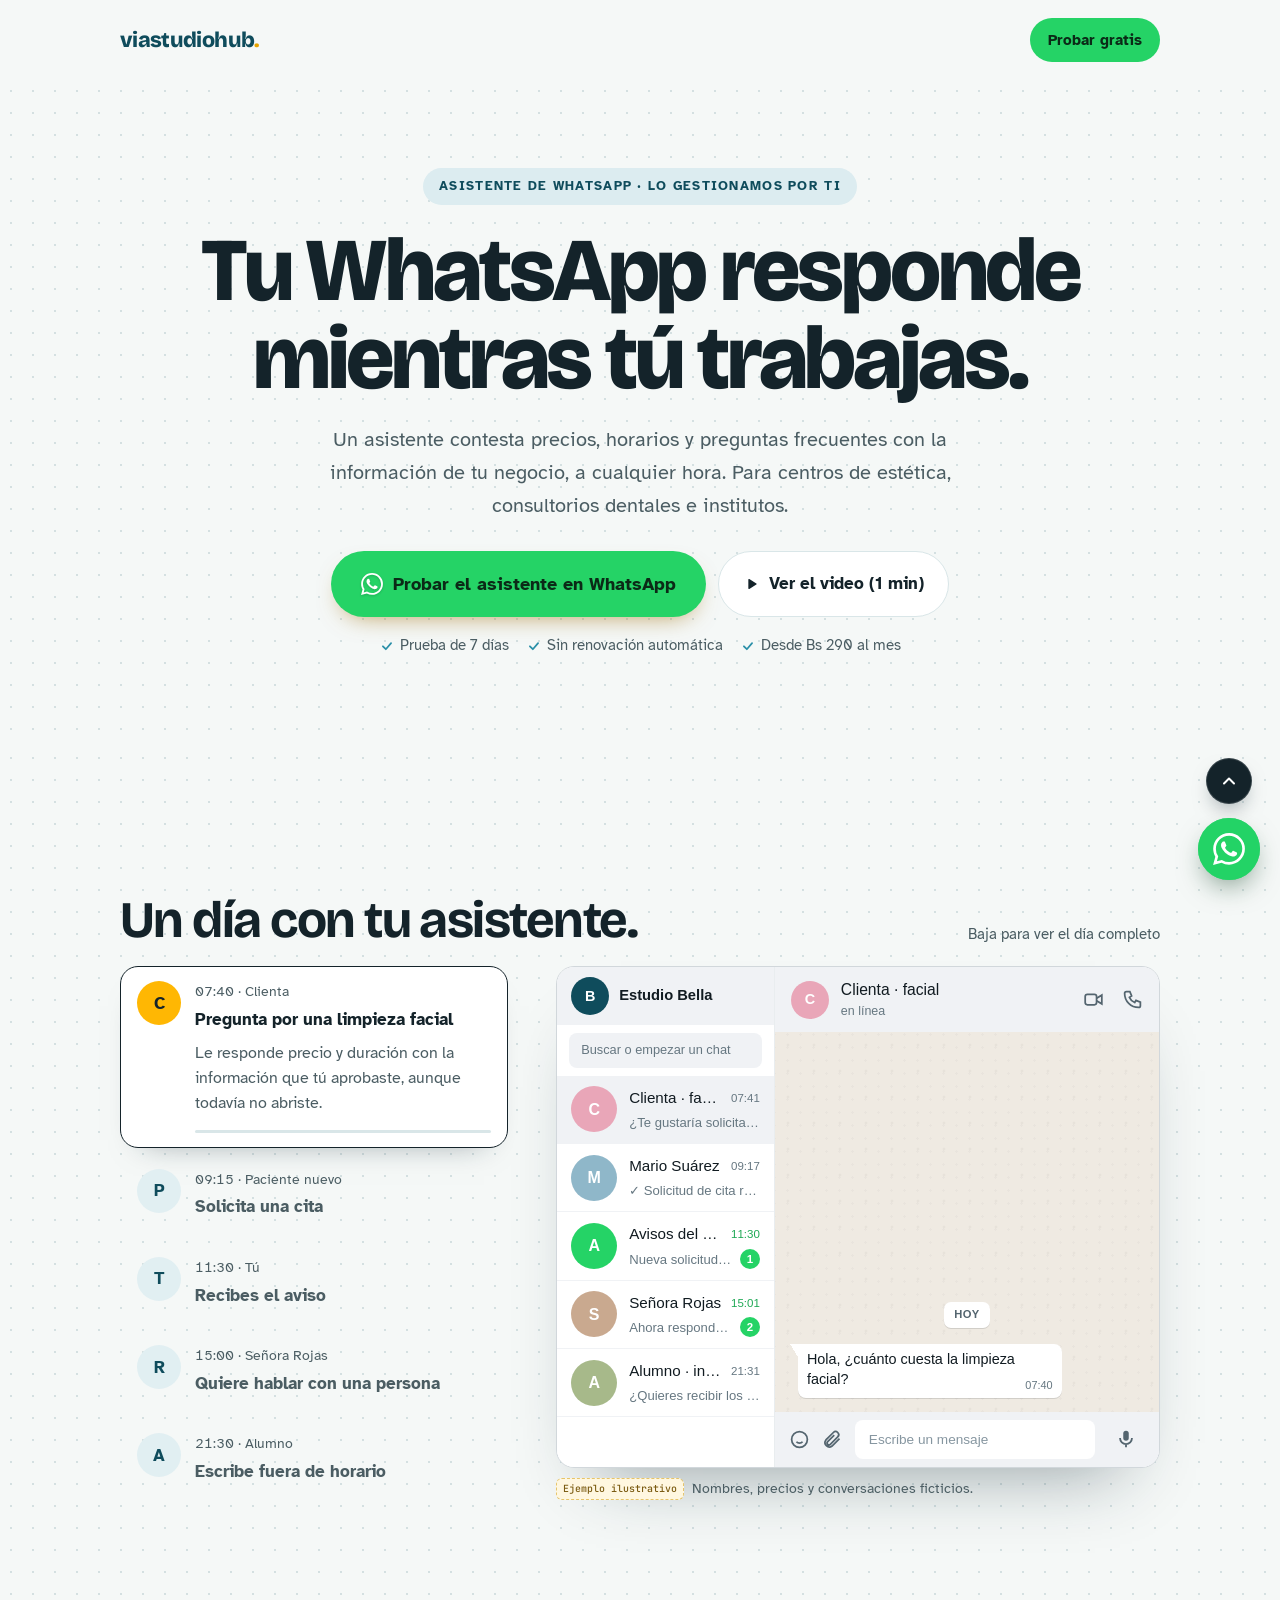
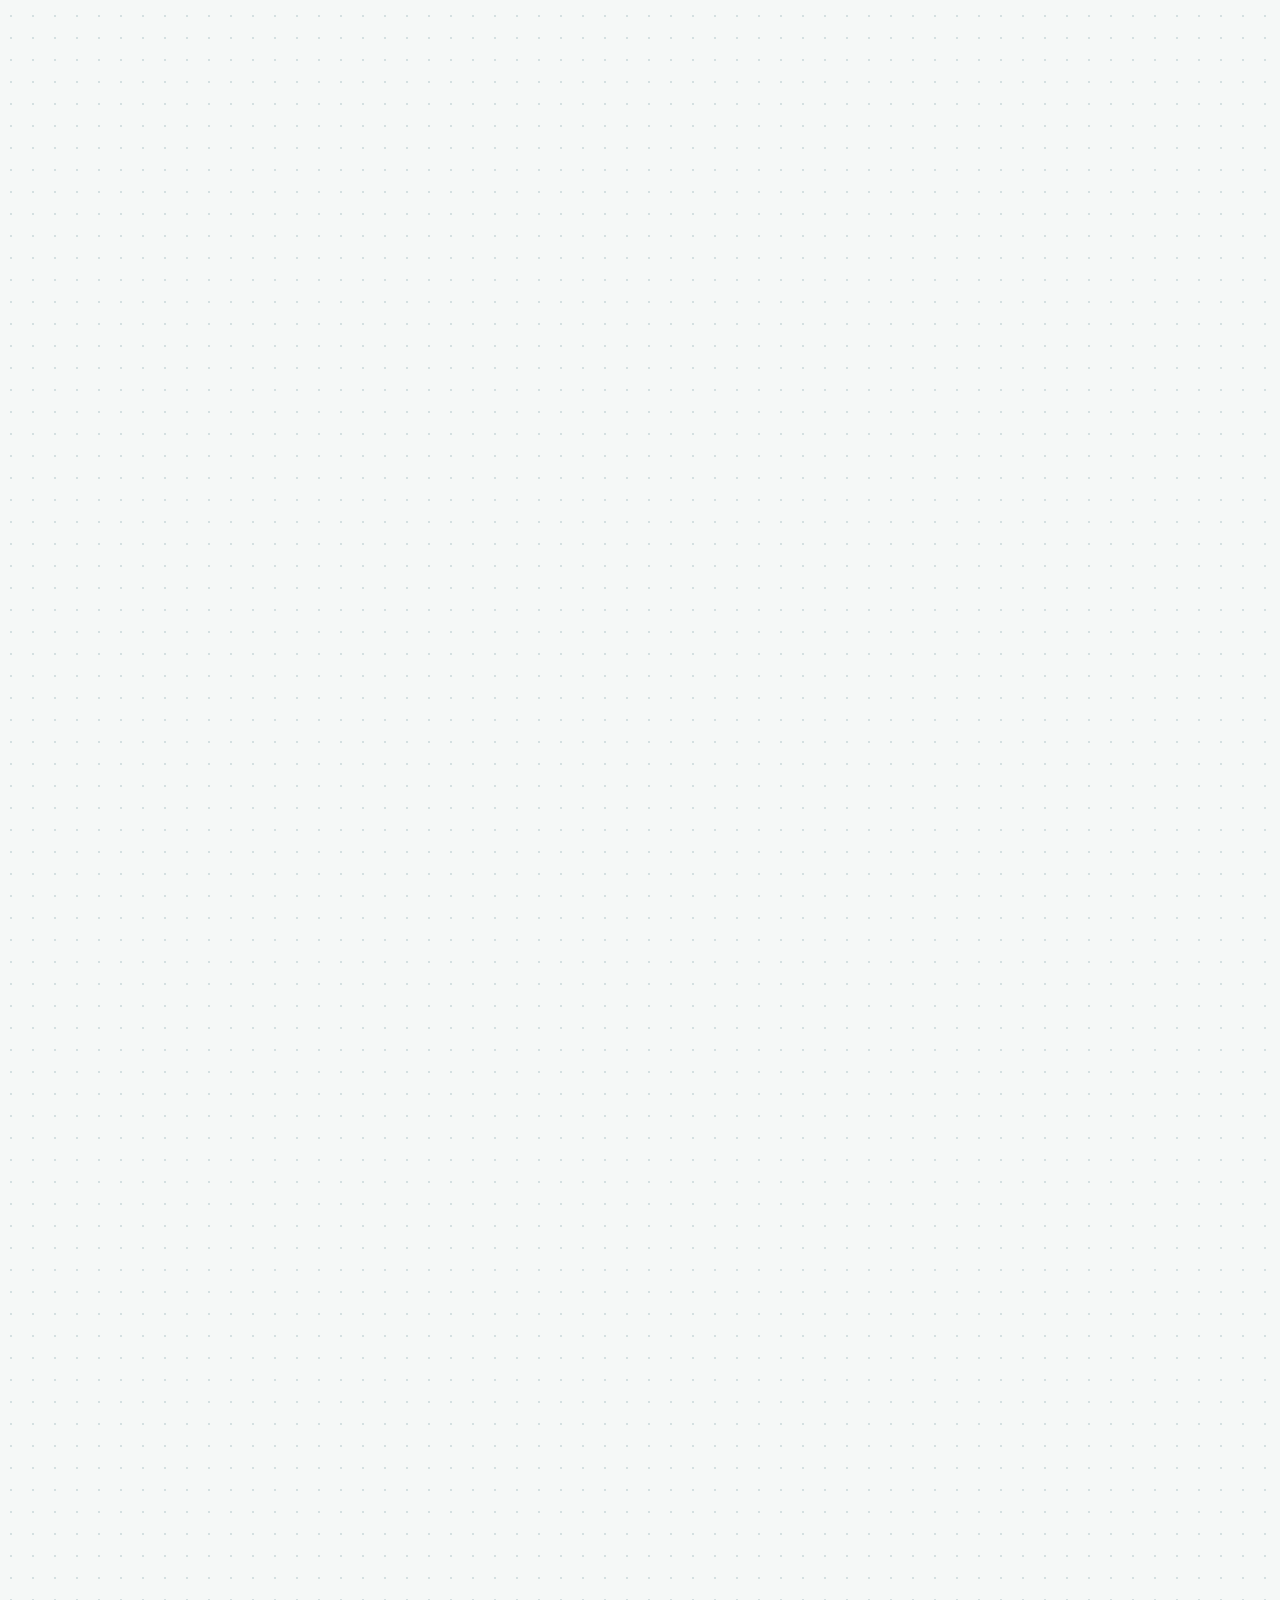
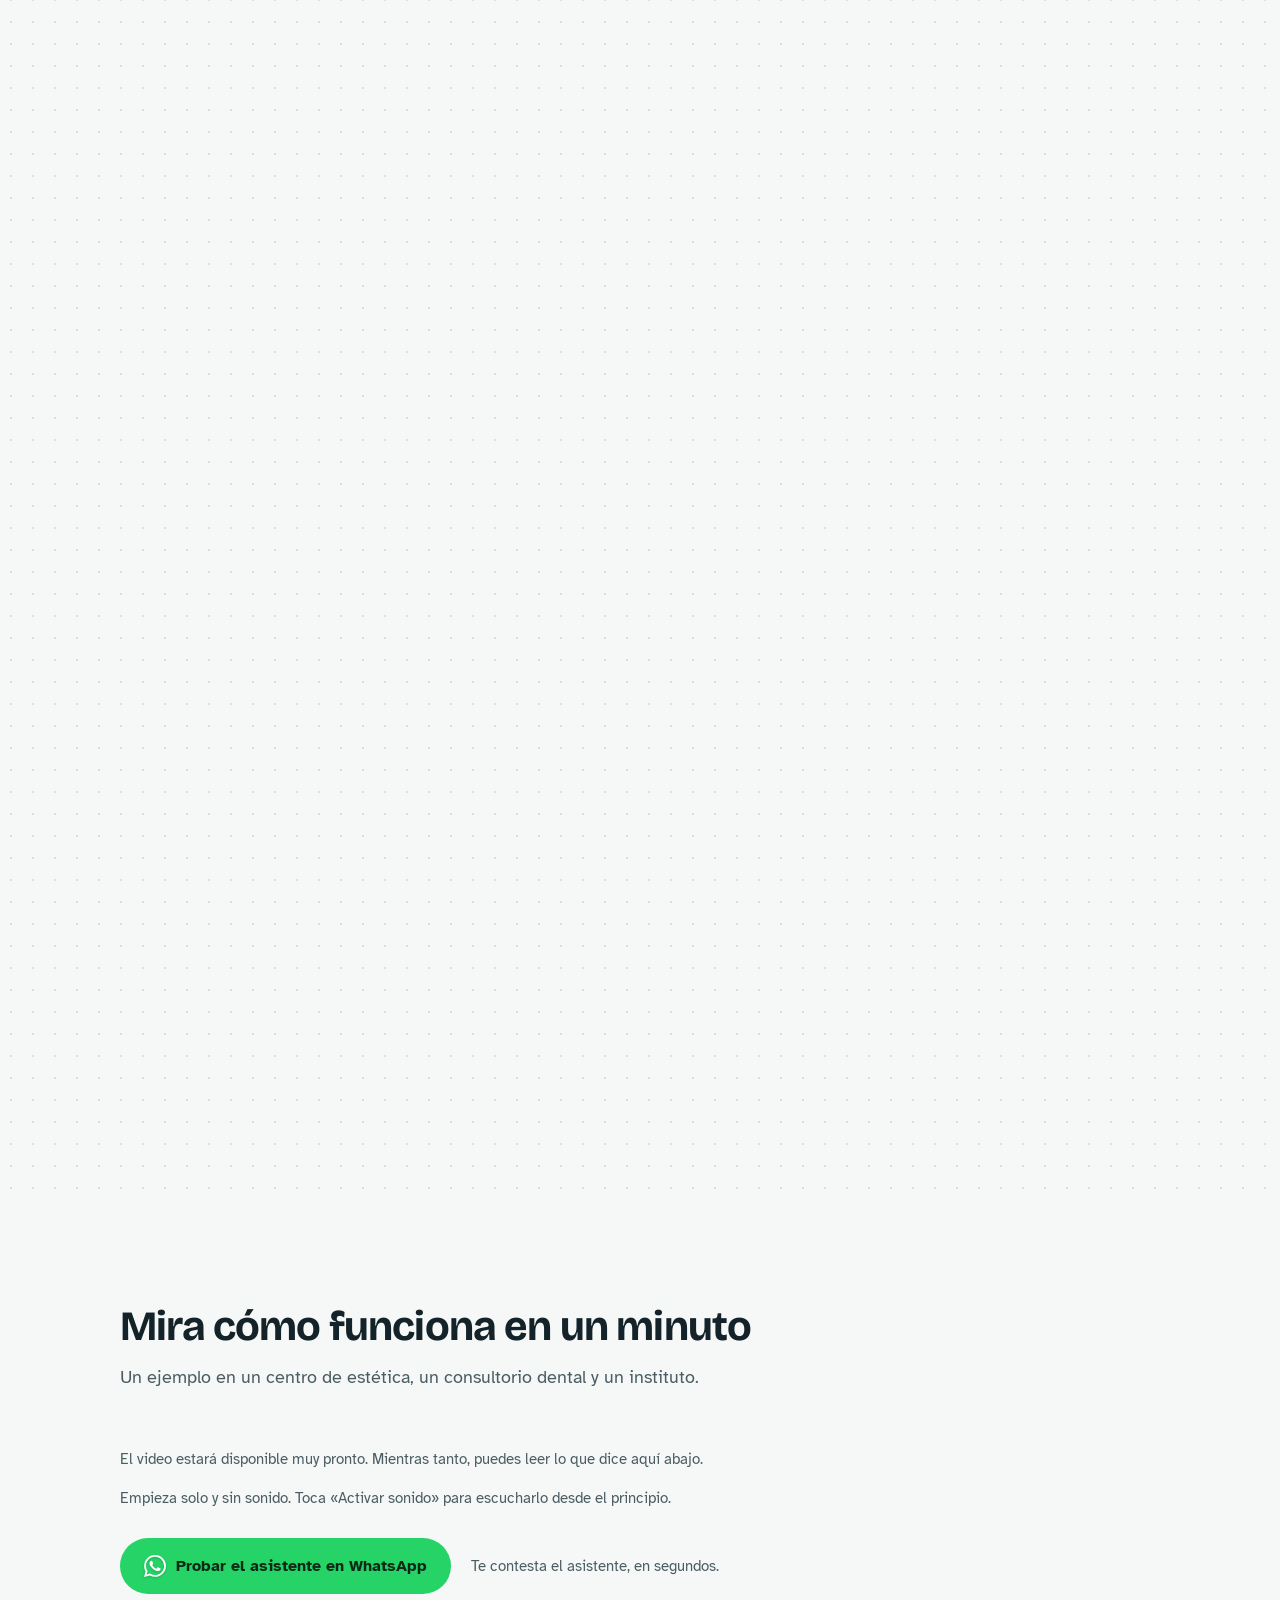
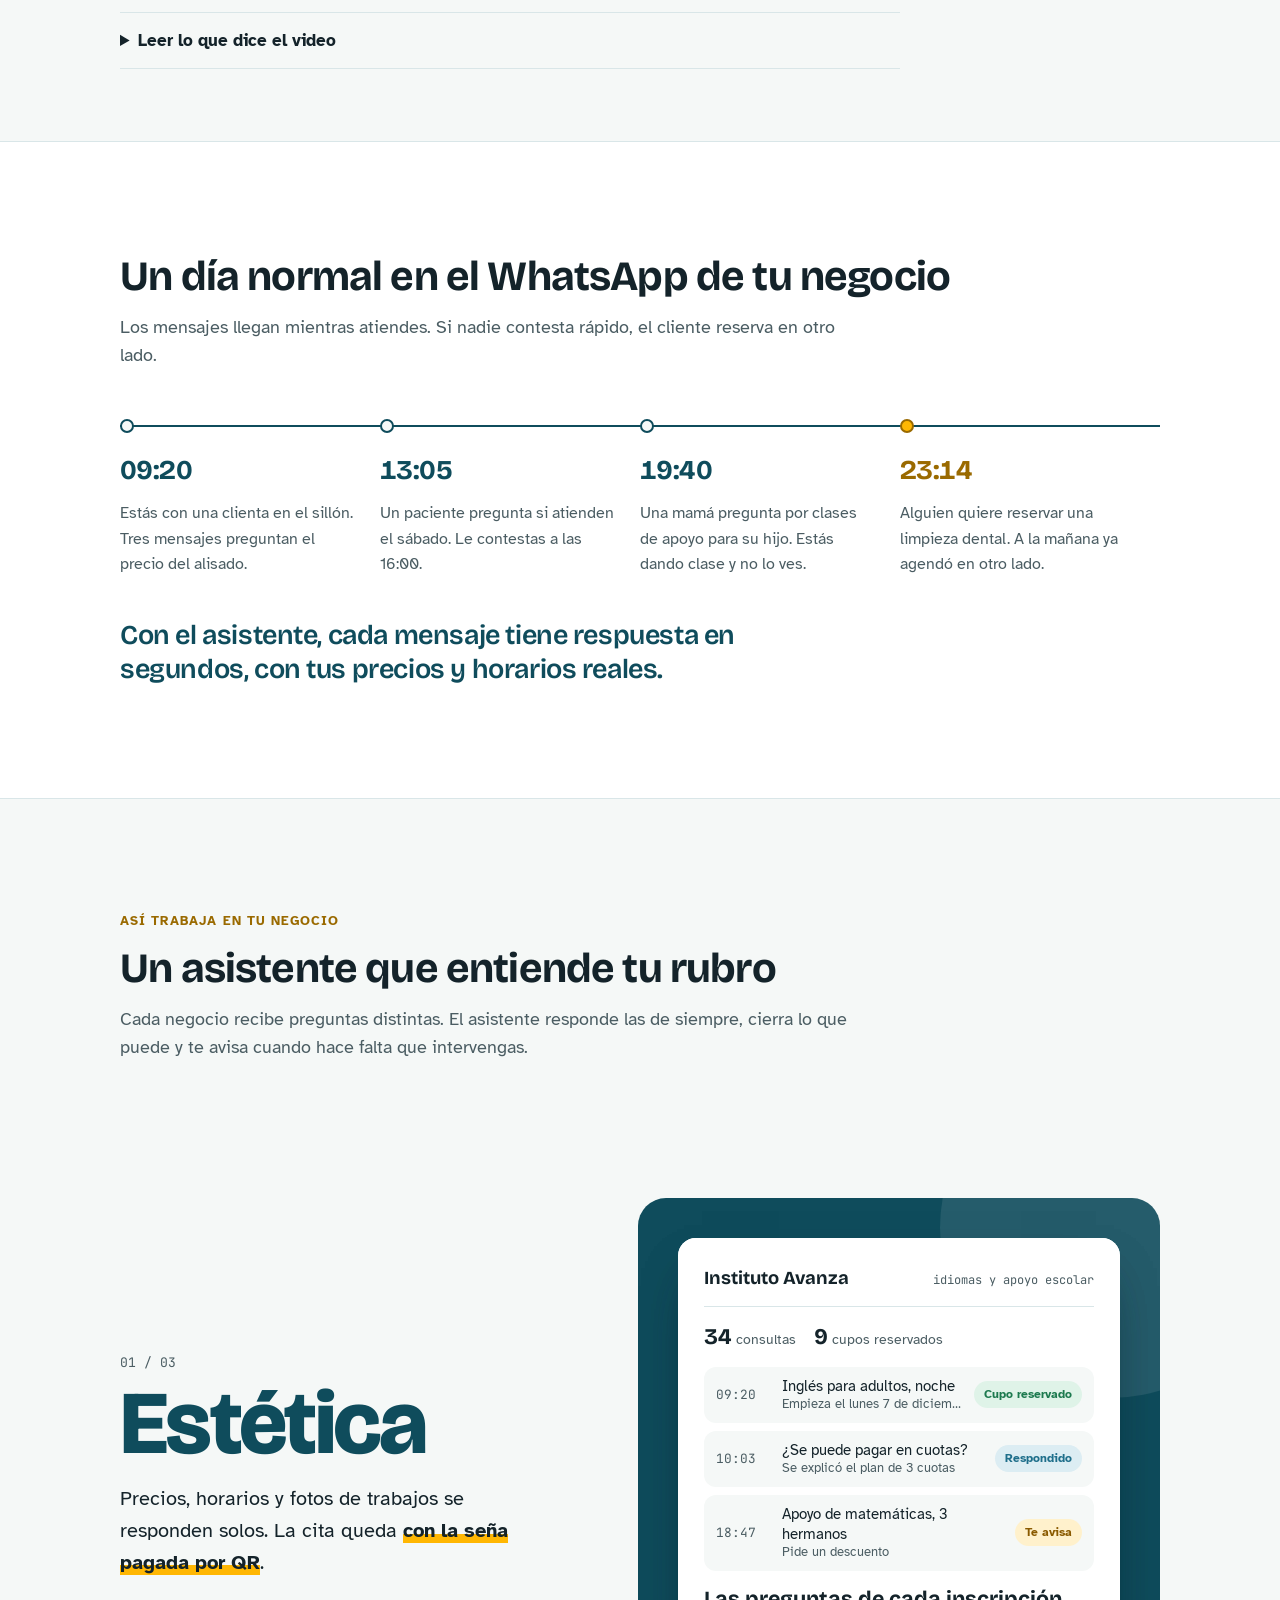
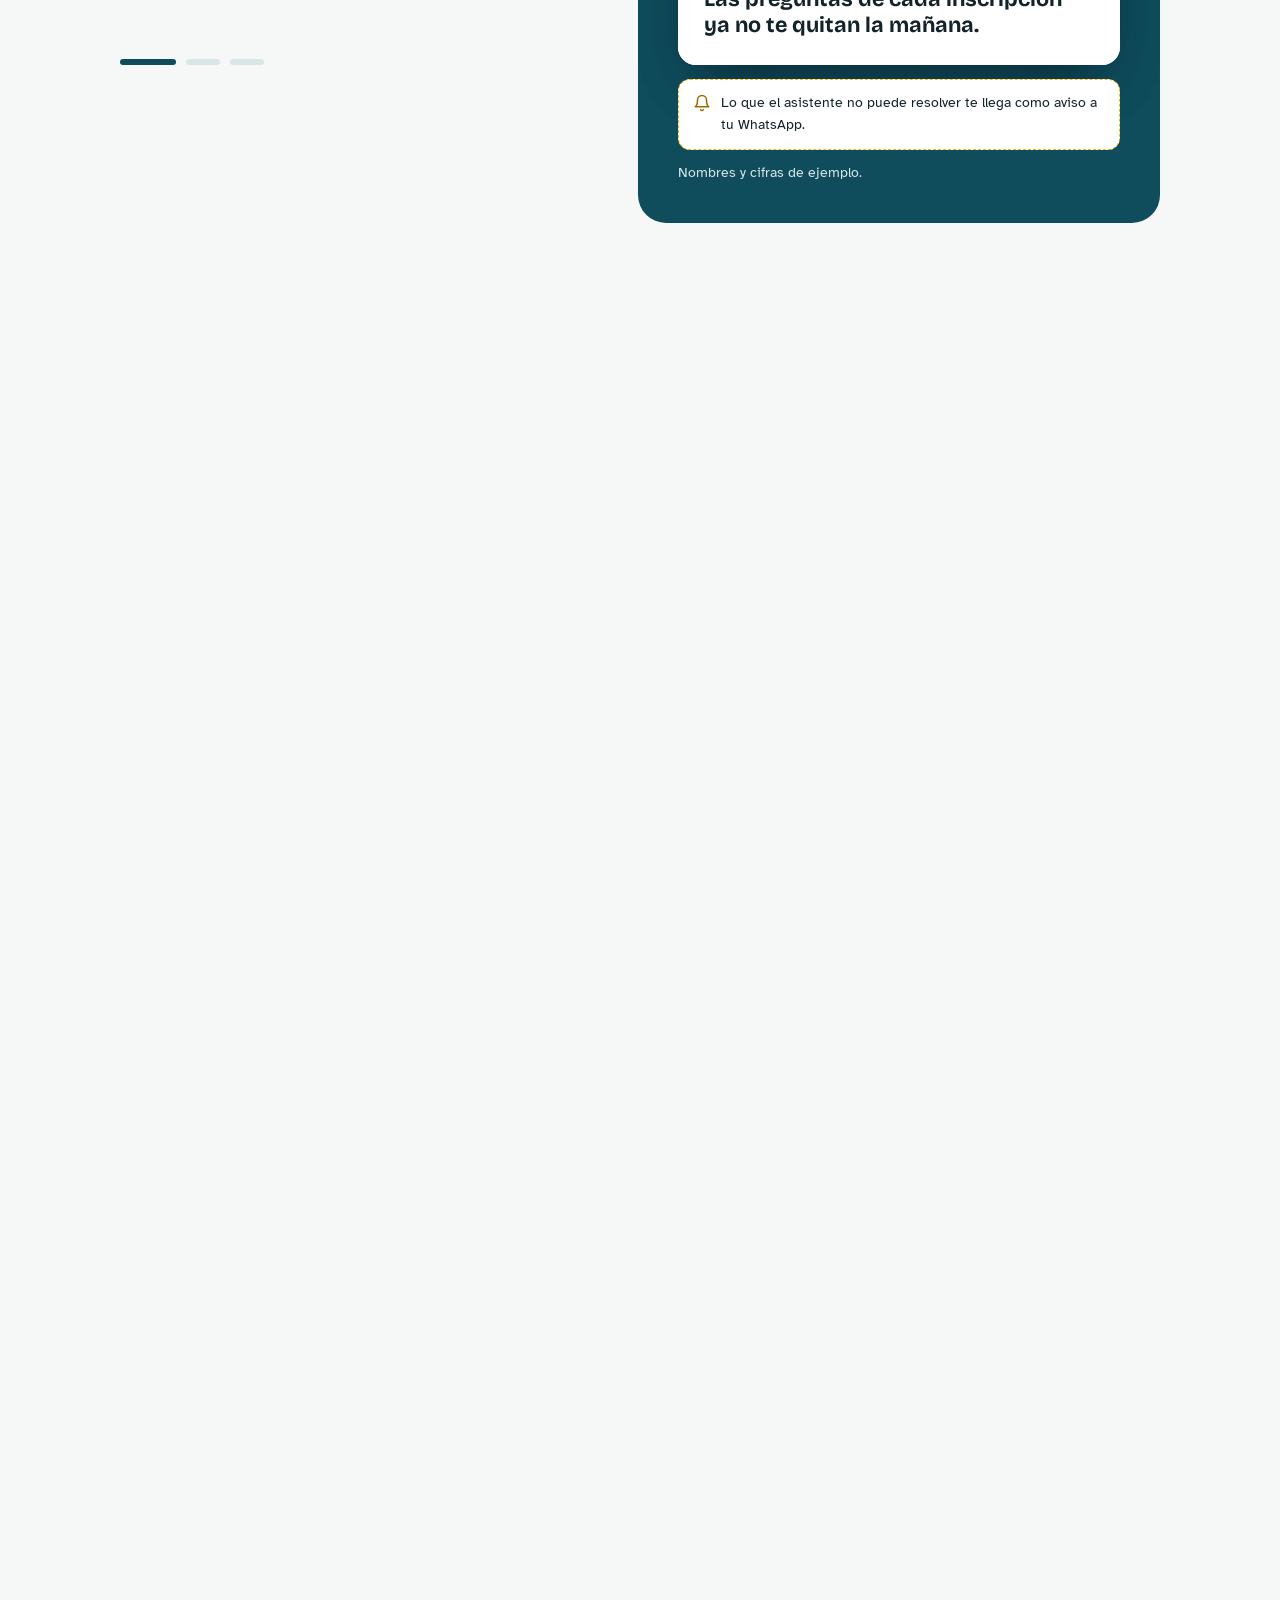
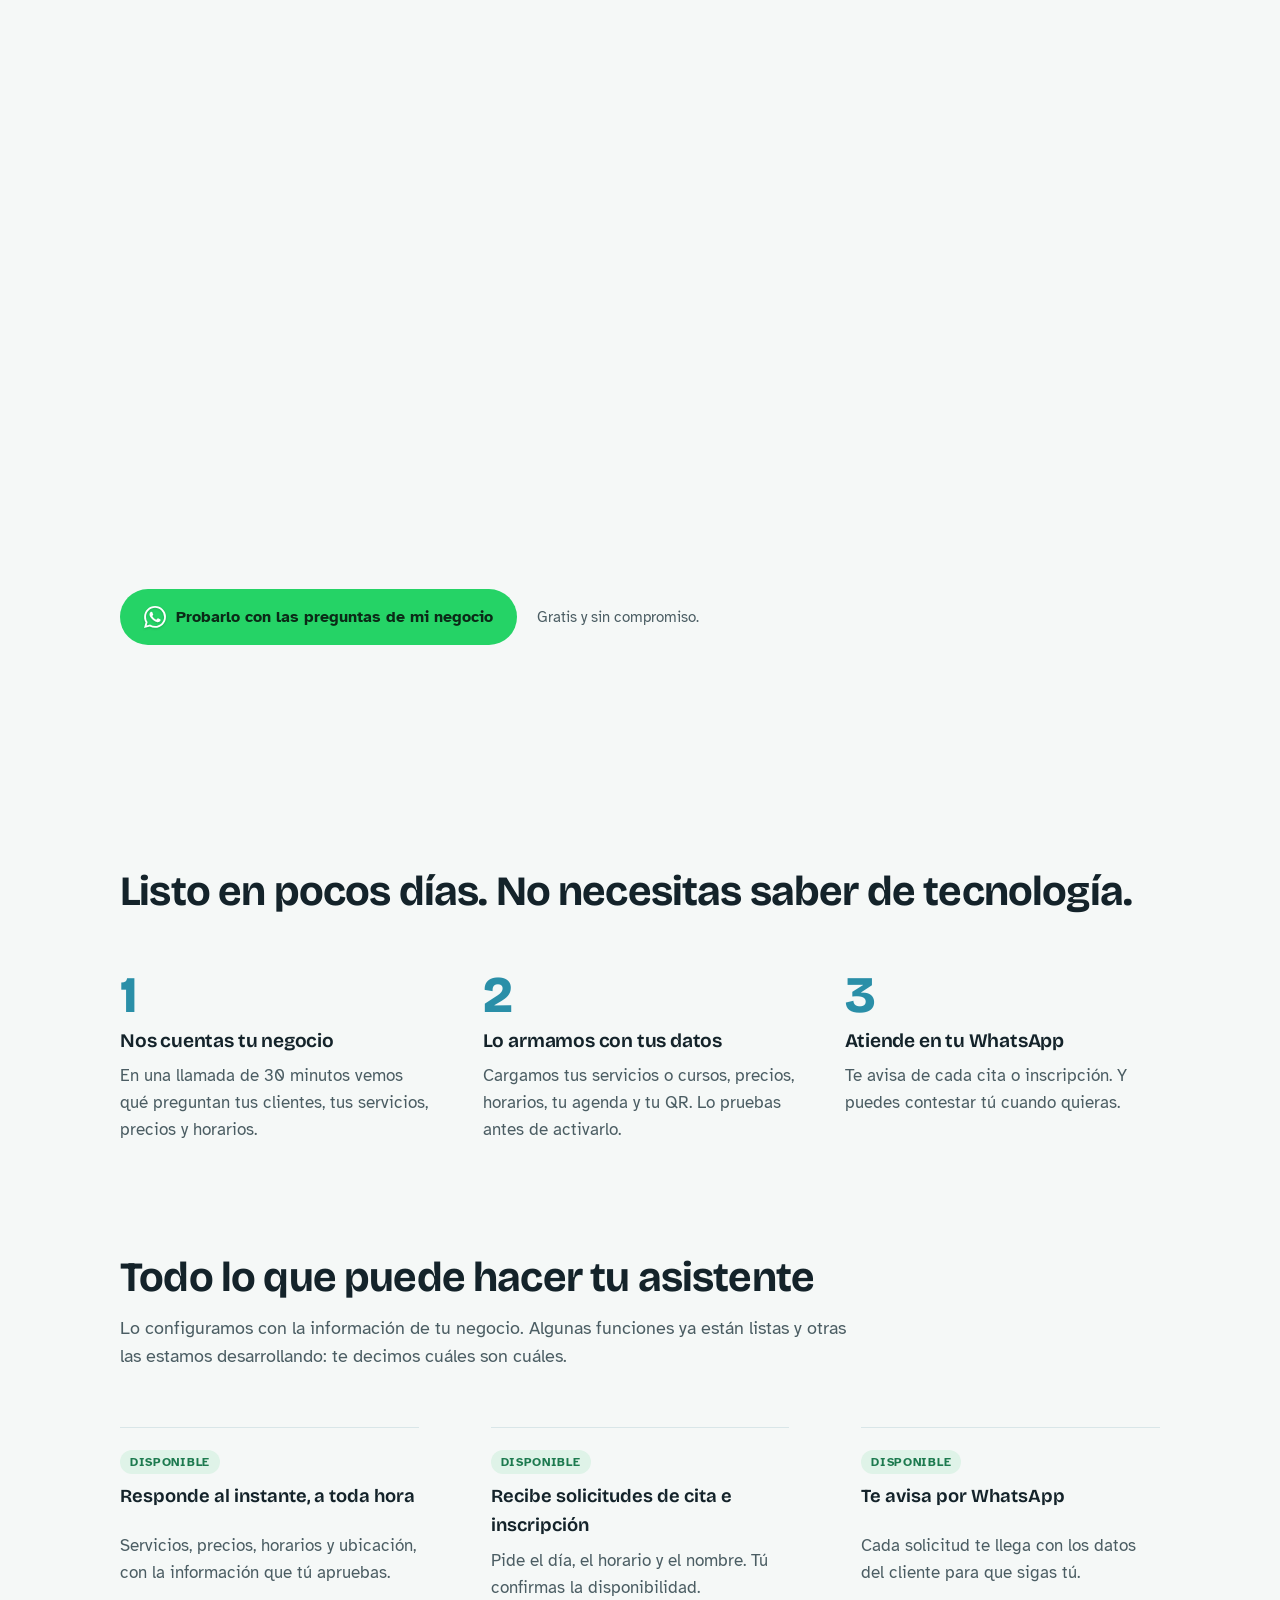
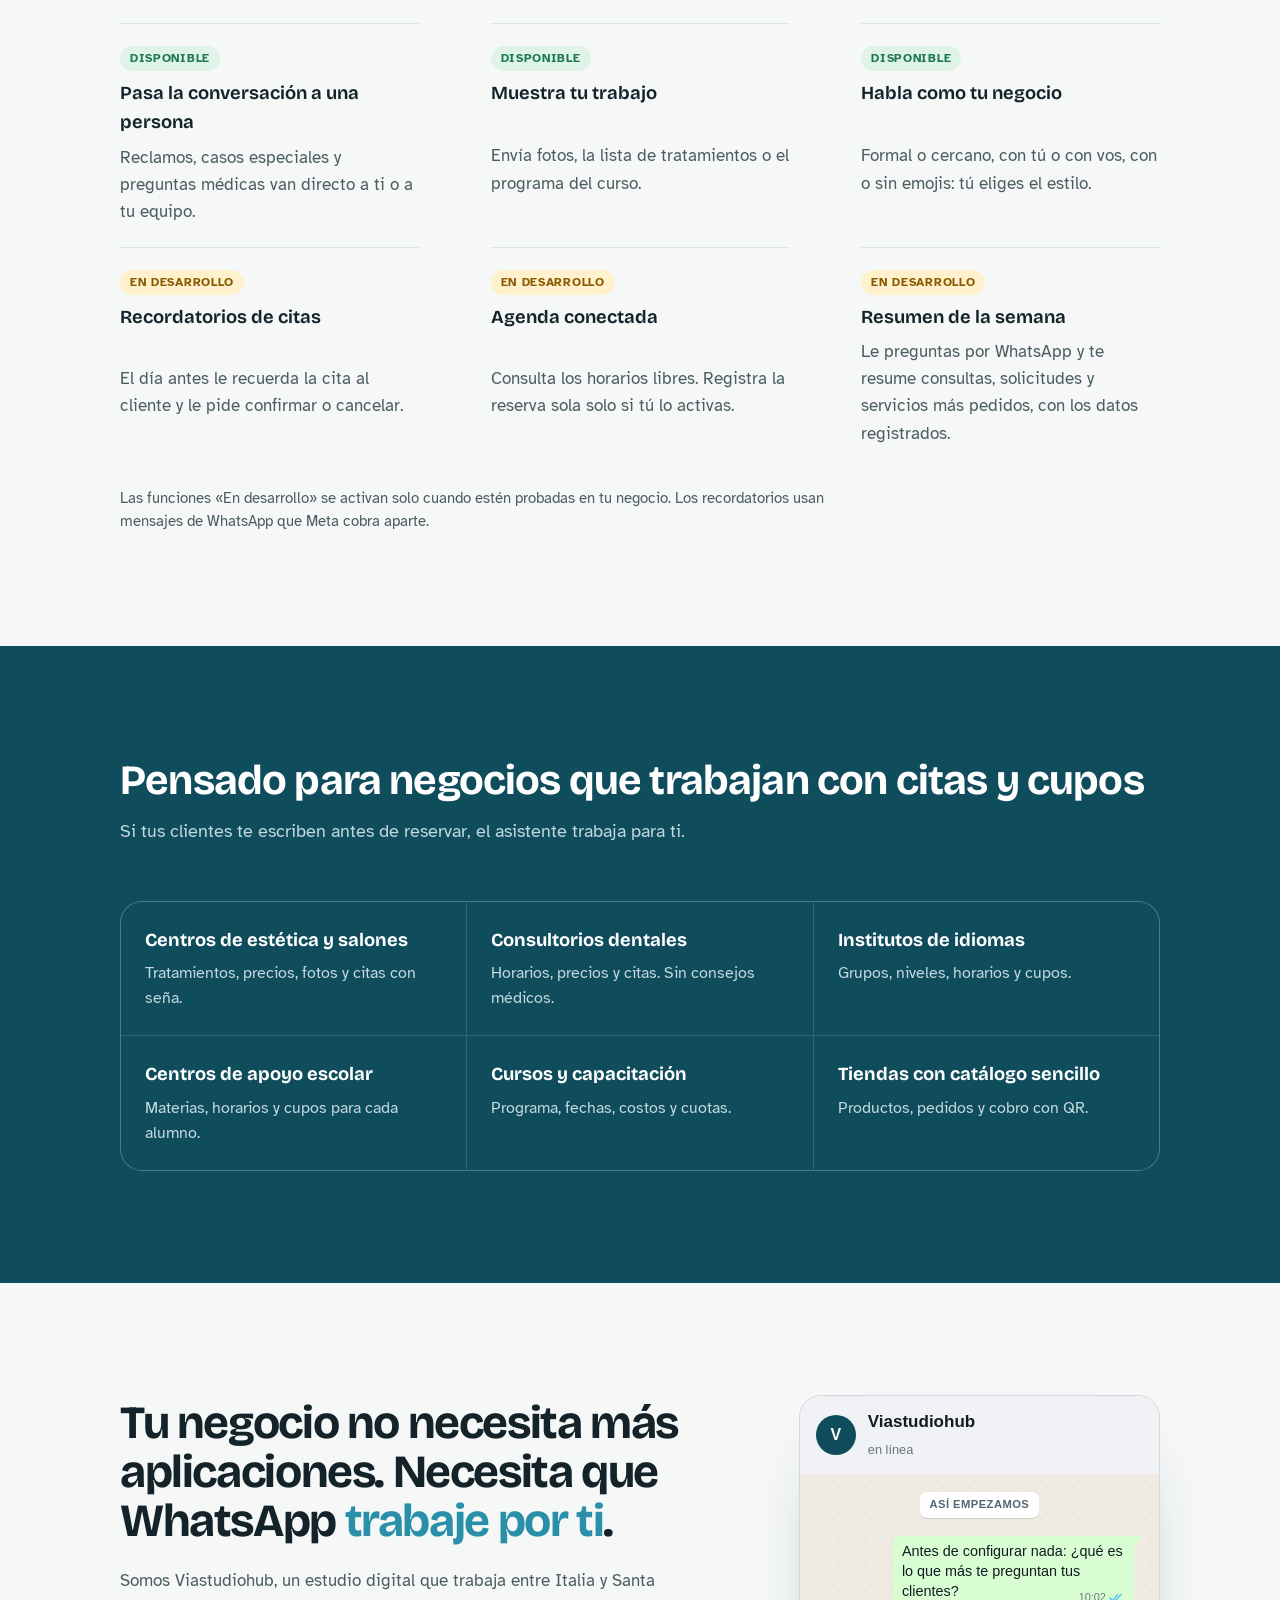
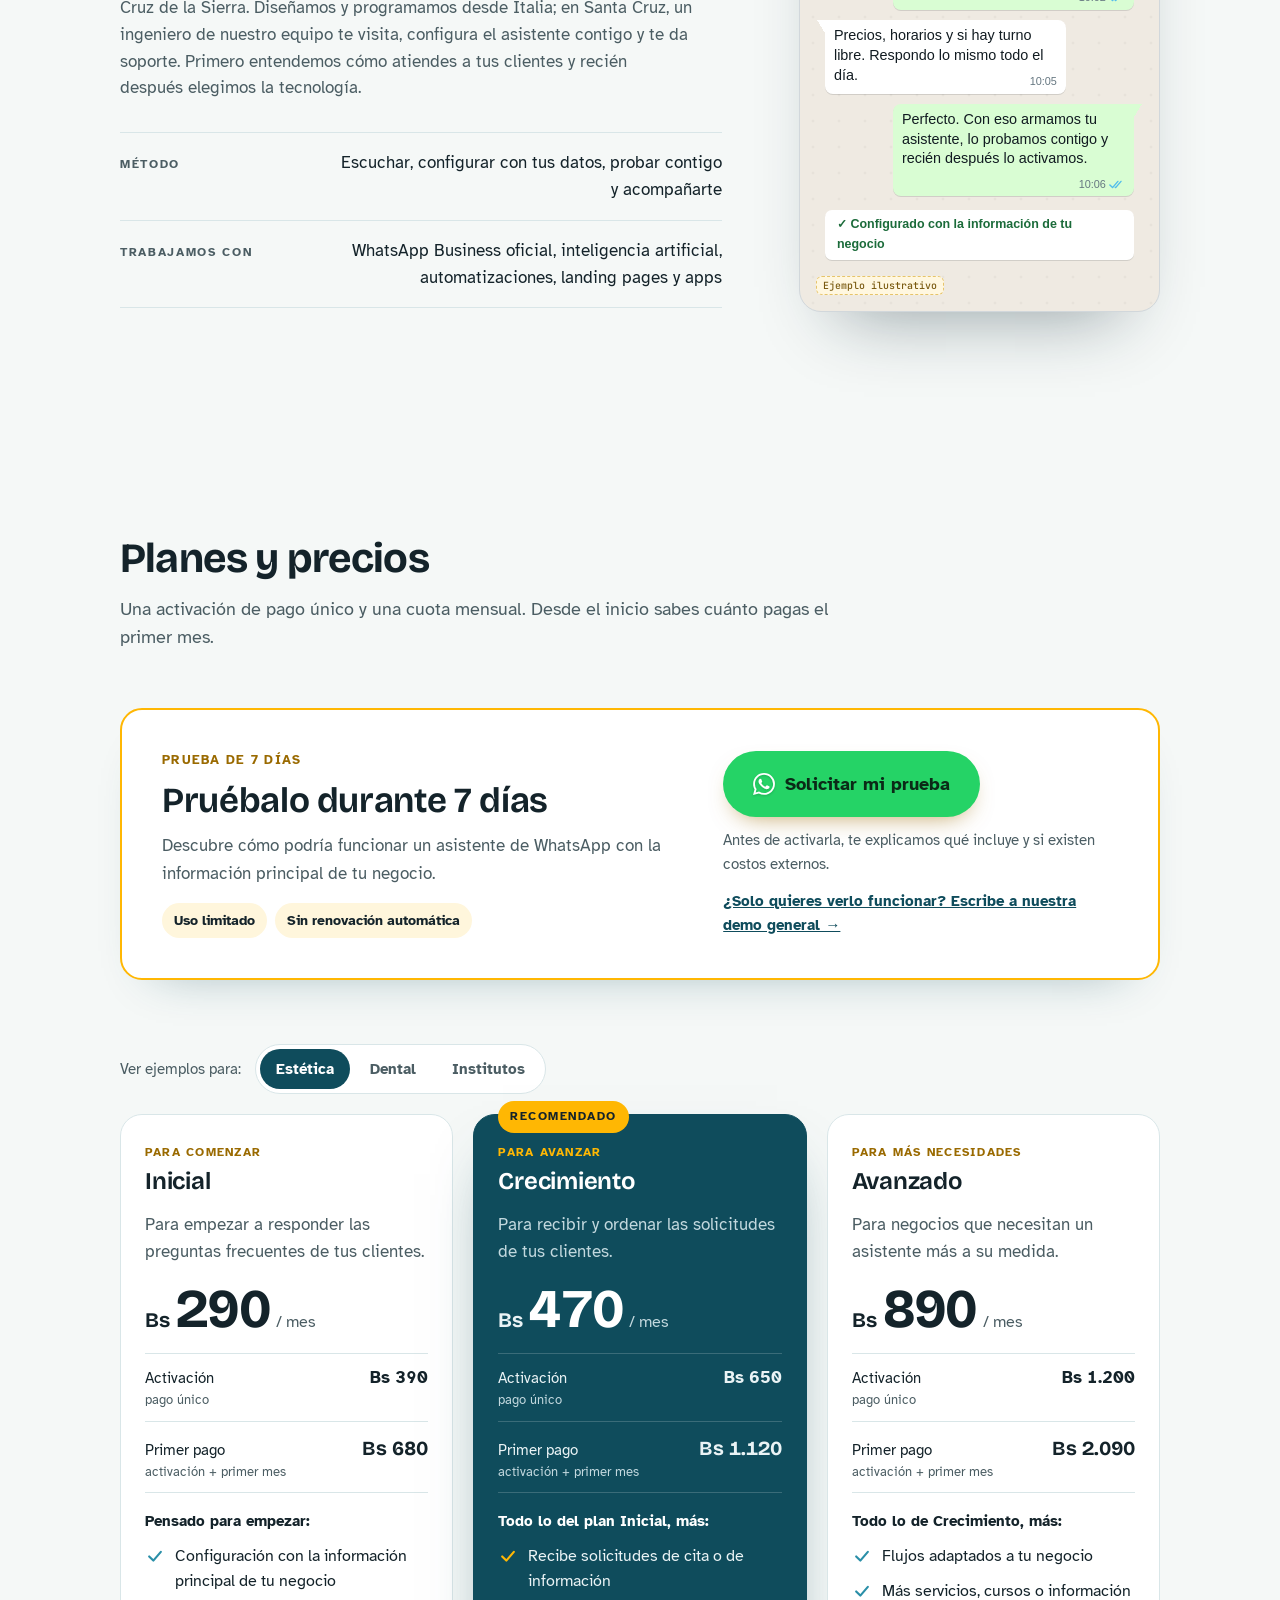
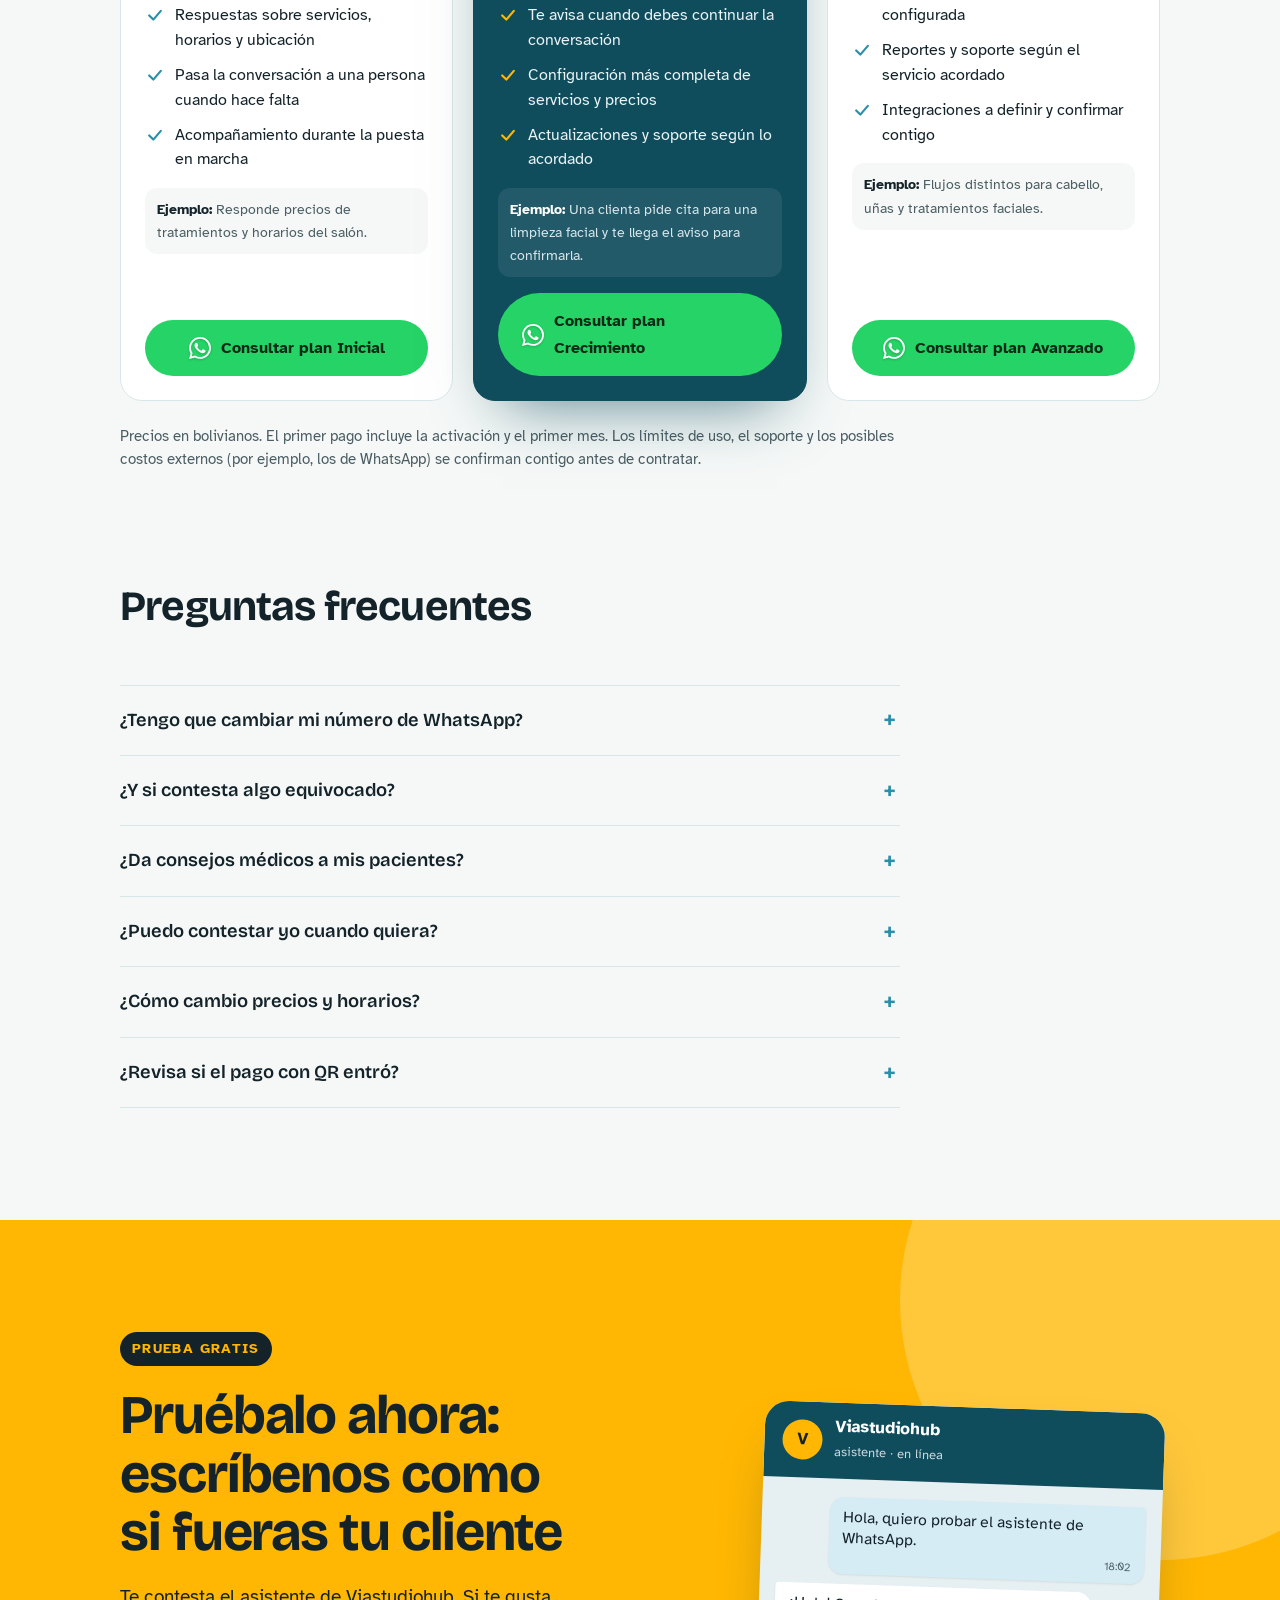
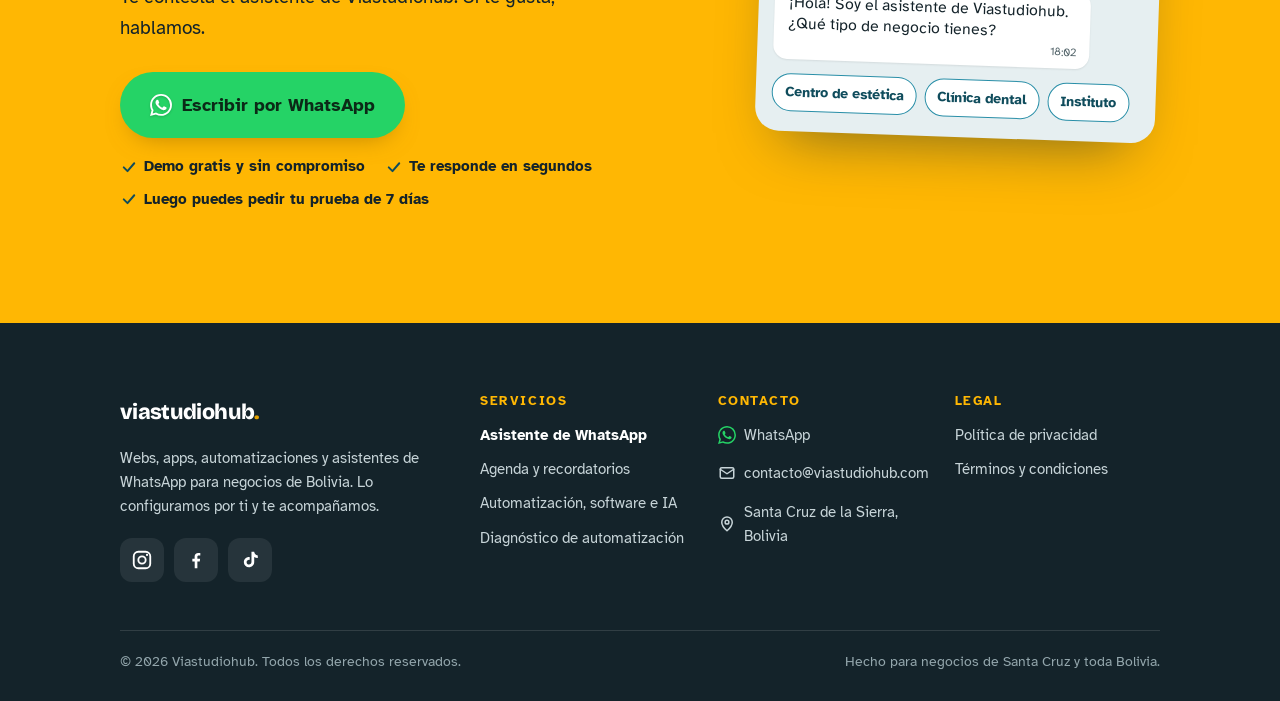
==== commit 96df29f8: "Diagnóstico: subtítulo en la hero y agenda de llamadas; textos honestos en el asistente - Diagnóstic" ====
--- a/asistente-whatsapp/index.html
+++ b/asistente-whatsapp/index.html
@@ -32,7 +32,7 @@
     <div class="contenedor">
       <p class="hero2-ante">Asistente de WhatsApp · Lo gestionamos por ti</p>
       <h1>Tu WhatsApp responde mientras tú trabajas.</h1>
-      <p class="hero2-bajada">Un asistente contesta precios y horarios, recibe solicitudes de cita y te avisa cuando tienes que seguir tú. Para centros de estética, consultorios dentales e institutos.</p>
+      <p class="hero2-bajada">Un asistente contesta precios, horarios y preguntas frecuentes con la información de tu negocio, a cualquier hora. Para centros de estética, consultorios dentales e institutos.</p>
       <div class="hero2-acciones hero-accion">
         <a class="boton boton-grande" href="#" data-wa="Hola, quiero probar el asistente de WhatsApp."><svg class="wa-logo" viewBox="0 0 24 24" fill="currentColor" aria-hidden="true"><path d="M17.472 14.382c-.297-.149-1.758-.867-2.03-.967-.273-.099-.471-.148-.67.15-.197.297-.767.966-.94 1.164-.173.199-.347.223-.644.075-.297-.15-1.255-.463-2.39-1.475-.883-.788-1.48-1.761-1.653-2.059-.173-.297-.018-.458.13-.606.134-.133.298-.347.446-.52.149-.174.198-.298.298-.497.099-.198.05-.371-.025-.52-.075-.149-.669-1.612-.916-2.207-.242-.579-.487-.5-.669-.51-.173-.008-.371-.01-.57-.01-.198 0-.52.074-.792.372-.272.297-1.04 1.016-1.04 2.479 0 1.462 1.065 2.875 1.213 3.074.149.198 2.096 3.2 5.077 4.487.709.306 1.262.489 1.694.625.712.227 1.36.195 1.871.118.571-.085 1.758-.719 2.006-1.413.248-.694.248-1.289.173-1.413-.074-.124-.272-.198-.57-.347m-5.421 7.403h-.004a9.87 9.87 0 0 1-5.031-1.378l-.361-.214-3.741.982.998-3.648-.235-.374a9.86 9.86 0 0 1-1.51-5.26c.001-5.45 4.436-9.884 9.888-9.884 2.64 0 5.122 1.03 6.988 2.898a9.825 9.825 0 0 1 2.893 6.994c-.003 5.45-4.437 9.884-9.885 9.884m8.413-18.297A11.815 11.815 0 0 0 12.05 0C5.495 0 .16 5.335.157 11.892c0 2.096.547 4.142 1.588 5.945L.057 24l6.305-1.654a11.882 11.882 0 0 0 5.683 1.448h.005c6.554 0 11.89-5.335 11.893-11.893a11.821 11.821 0 0 0-3.48-8.413Z"/></svg>Probar el asistente en WhatsApp</a>
         <a class="boton-sec" href="#video"><svg viewBox="0 0 24 24" fill="currentColor" aria-hidden="true"><path d="M8 5.5v13a1 1 0 0 0 1.5.86l10.5-6.5a1 1 0 0 0 0-1.72L9.5 4.64A1 1 0 0 0 8 5.5Z"/></svg>Ver el video (1 min)</a>
@@ -196,7 +196,7 @@
     <div class="contenedor">
       <div class="seccion-titulo">
         <h2 id="video-titulo">Mira cómo funciona en un minuto</h2>
-        <p>Un ejemplo real en un centro de estética, un consultorio dental y un instituto.</p>
+        <p>Un ejemplo en un centro de estética, un consultorio dental y un instituto.</p>
       </div>
       <figure class="video-marco">
         <button type="button" class="video-portada" data-src="../assets/video/asistente-whatsapp.mp4" data-subs="../assets/video/asistente-whatsapp.vtt" aria-label="Reproducir el video: Cómo funciona el asistente, 1:00">
@@ -445,7 +445,7 @@
         <h2 id="cierre-titulo">Pruébalo ahora: escríbenos como si fueras tu cliente</h2>
         <p class="cierre-bajada">Te contesta el asistente de Viastudiohub. Si te gusta, hablamos.</p>
         <div class="cierre-accion">
-          <a class="boton boton-grande" href="#" data-wa="Hola, quiero probar el asistente de WhatsApp."><svg class="wa-logo" viewBox="0 0 24 24" fill="currentColor" aria-hidden="true"><path d="M17.472 14.382c-.297-.149-1.758-.867-2.03-.967-.273-.099-.471-.148-.67.15-.197.297-.767.966-.94 1.164-.173.199-.347.223-.644.075-.297-.15-1.255-.463-2.39-1.475-.883-.788-1.48-1.761-1.653-2.059-.173-.297-.018-.458.13-.606.134-.133.298-.347.446-.52.149-.174.198-.298.298-.497.099-.198.05-.371-.025-.52-.075-.149-.669-1.612-.916-2.207-.242-.579-.487-.5-.669-.51-.173-.008-.371-.01-.57-.01-.198 0-.52.074-.792.372-.272.297-1.04 1.016-1.04 2.479 0 1.462 1.065 2.875 1.213 3.074.149.198 2.096 3.2 5.077 4.487.709.306 1.262.489 1.694.625.712.227 1.36.195 1.871.118.571-.085 1.758-.719 2.006-1.413.248-.694.248-1.289.173-1.413-.074-.124-.272-.198-.57-.347m-5.421 7.403h-.004a9.87 9.87 0 0 1-5.031-1.378l-.361-.214-3.741.982.998-3.648-.235-.374a9.86 9.86 0 0 1-1.51-5.26c.001-5.45 4.436-9.884 9.888-9.884 2.64 0 5.122 1.03 6.988 2.898a9.825 9.825 0 0 1 2.893 6.994c-.003 5.45-4.437 9.884-9.885 9.884m8.413-18.297A11.815 11.815 0 0 0 12.05 0C5.495 0 .16 5.335.157 11.892c0 2.096.547 4.142 1.588 5.945L.057 24l6.305-1.654a11.882 11.882 0 0 0 5.683 1.448h.005c6.554 0 11.89-5.335 11.893-11.893a11.821 11.821 0 0 0-3.48-8.413Z"/></svg>Escribir por WhatsApp</a>
+          <div class="cierre-botones"><a class="boton boton-grande" href="#" data-wa="Hola, quiero probar el asistente de WhatsApp."><svg class="wa-logo" viewBox="0 0 24 24" fill="currentColor" aria-hidden="true"><path d="M17.472 14.382c-.297-.149-1.758-.867-2.03-.967-.273-.099-.471-.148-.67.15-.197.297-.767.966-.94 1.164-.173.199-.347.223-.644.075-.297-.15-1.255-.463-2.39-1.475-.883-.788-1.48-1.761-1.653-2.059-.173-.297-.018-.458.13-.606.134-.133.298-.347.446-.52.149-.174.198-.298.298-.497.099-.198.05-.371-.025-.52-.075-.149-.669-1.612-.916-2.207-.242-.579-.487-.5-.669-.51-.173-.008-.371-.01-.57-.01-.198 0-.52.074-.792.372-.272.297-1.04 1.016-1.04 2.479 0 1.462 1.065 2.875 1.213 3.074.149.198 2.096 3.2 5.077 4.487.709.306 1.262.489 1.694.625.712.227 1.36.195 1.871.118.571-.085 1.758-.719 2.006-1.413.248-.694.248-1.289.173-1.413-.074-.124-.272-.198-.57-.347m-5.421 7.403h-.004a9.87 9.87 0 0 1-5.031-1.378l-.361-.214-3.741.982.998-3.648-.235-.374a9.86 9.86 0 0 1-1.51-5.26c.001-5.45 4.436-9.884 9.888-9.884 2.64 0 5.122 1.03 6.988 2.898a9.825 9.825 0 0 1 2.893 6.994c-.003 5.45-4.437 9.884-9.885 9.884m8.413-18.297A11.815 11.815 0 0 0 12.05 0C5.495 0 .16 5.335.157 11.892c0 2.096.547 4.142 1.588 5.945L.057 24l6.305-1.654a11.882 11.882 0 0 0 5.683 1.448h.005c6.554 0 11.89-5.335 11.893-11.893a11.821 11.821 0 0 0-3.48-8.413Z"/></svg>Escribir por WhatsApp</a></div>
           <ul class="cierre-garantias">
             <li><svg viewBox="0 0 24 24" fill="none" stroke="currentColor" stroke-width="2.6" stroke-linecap="round" stroke-linejoin="round" aria-hidden="true"><path d="M5 12.5 10 17.5 19 7"/></svg>Demo gratis y sin compromiso</li><li><svg viewBox="0 0 24 24" fill="none" stroke="currentColor" stroke-width="2.6" stroke-linecap="round" stroke-linejoin="round" aria-hidden="true"><path d="M5 12.5 10 17.5 19 7"/></svg>Te responde en segundos</li><li><svg viewBox="0 0 24 24" fill="none" stroke="currentColor" stroke-width="2.6" stroke-linecap="round" stroke-linejoin="round" aria-hidden="true"><path d="M5 12.5 10 17.5 19 7"/></svg>Luego puedes pedir tu prueba de 7 días</li>
           </ul>
--- a/assets/css/vsh.css
+++ b/assets/css/vsh.css
@@ -2063,3 +2063,71 @@
 .hero-video .video-sonido { left: clamp(18px, 2.4vw, 30px); top: clamp(18px, 2.4vw, 30px); animation: sonido-pulso 2.2s ease-in-out infinite; }
 @keyframes sonido-pulso { 0%, 100% { box-shadow: 0 10px 24px -10px rgba(10, 30, 40, .6), 0 0 0 0 rgba(255, 183, 3, .55); } 50% { box-shadow: 0 10px 24px -10px rgba(10, 30, 40, .6), 0 0 0 12px rgba(255, 183, 3, 0); } }
 @media (prefers-reduced-motion: reduce) { .hero-video .video-sonido { animation: none; } }
+
+/* =====================================================================
+   Diagnóstico: subtítulo de la hero y ventana "Agenda una llamada"
+   ===================================================================== */
+.hero2-sub { max-width: 46ch; margin: 18px auto 0; font-size: clamp(1.1rem, 2vw, 1.35rem); line-height: 1.45; color: var(--tinta-suave); text-wrap: balance; }
+.i-cal { width: 18px; height: 18px; flex: none; }
+.cabecera button.boton { font: inherit; font-weight: 700; border: 0; cursor: pointer; display: inline-flex; align-items: center; gap: 8px; }
+.cierre-botones { display: flex; flex-wrap: wrap; gap: 12px; align-items: center; }
+.cierre-agenda { display: inline-flex; align-items: center; gap: 10px; font: inherit; font-weight: 700; cursor: pointer; }
+
+body.ag-abierta { overflow: hidden; }
+.agenda { width: min(760px, calc(100vw - 24px)); max-height: calc(100dvh - 24px); padding: 0; border: 0; border-radius: 24px; background: var(--papel); color: var(--tinta); box-shadow: 0 40px 100px -30px rgba(5, 25, 32, .6); overflow: hidden; }
+.agenda[open] { display: flex; flex-direction: column; animation: ag-entra .3s cubic-bezier(.2, .7, .2, 1); }
+.agenda::backdrop { background: rgba(8, 30, 37, .6); backdrop-filter: blur(3px); }
+@keyframes ag-entra { from { opacity: 0; transform: translateY(16px) scale(.98); } }
+.ag-form { display: flex; flex-direction: column; min-height: 0; max-height: calc(100dvh - 24px); }
+.ag-cab { display: flex; justify-content: space-between; align-items: start; gap: 16px; padding: 22px 26px 16px; border-bottom: 1px solid var(--bruma); }
+.ag-ante { margin: 0 0 4px; font-family: var(--mono); font-size: .74rem; letter-spacing: .08em; text-transform: uppercase; color: var(--acento-texto); }
+.ag-cab h2 { margin: 0; font-family: var(--display); font-size: clamp(1.4rem, 3vw, 1.8rem); }
+.ag-cerrar { flex: none; width: 40px; height: 40px; border-radius: 50%; border: 1px solid var(--bruma); background: var(--cal); color: var(--tinta); display: grid; place-items: center; cursor: pointer; }
+.ag-cerrar svg { width: 18px; height: 18px; }
+.ag-cuerpo { overflow-y: auto; padding: 8px 26px 18px; display: grid; gap: 6px; }
+.ag-paso { border: 0; margin: 0; padding: 14px 0 6px; min-width: 0; }
+.ag-paso legend { display: flex; align-items: center; gap: 10px; font-weight: 700; font-size: 1.02rem; padding: 0; margin-bottom: 12px; }
+.ag-paso legend span { width: 26px; height: 26px; border-radius: 50%; background: var(--selva); color: #fff; display: grid; place-items: center; font-size: .85rem; }
+.ag-paso legend small { font-weight: 400; color: var(--tinta-suave); }
+.ag-dias { display: flex; gap: 8px; overflow-x: auto; padding-bottom: 6px; scrollbar-width: thin; }
+.ag-dia { flex: none; width: 70px; display: grid; justify-items: center; gap: 1px; padding: 10px 4px; font: inherit; color: var(--tinta); background: var(--cal); border: 1.5px solid var(--bruma); border-radius: 14px; cursor: pointer; text-transform: capitalize; transition: border-color .2s, background .2s; }
+.ag-dia small { font-size: .74rem; color: var(--tinta-suave); }
+.ag-dia b { font-family: var(--display); font-size: 1.4rem; line-height: 1.1; }
+.ag-dia:hover, .ag-hora:hover { border-color: var(--tinta); }
+.ag-dia.activo { background: var(--selva); border-color: var(--selva); color: #fff; }
+.ag-dia.activo small { color: #c9dde2; }
+.ag-horas { display: grid; grid-template-columns: repeat(auto-fill, minmax(78px, 1fr)); gap: 8px; }
+.ag-hora { font: inherit; font-weight: 700; font-variant-numeric: tabular-nums; padding: 10px 0; background: var(--cal); color: var(--tinta); border: 1.5px solid var(--bruma); border-radius: 12px; cursor: pointer; }
+.ag-hora.activo { background: var(--tajibo); border-color: var(--tajibo); }
+.ag-dia:focus-visible, .ag-hora:focus-visible, .ag-cerrar:focus-visible { outline: 3px solid var(--hoja); outline-offset: 2px; }
+.ag-vacio { grid-column: 1 / -1; margin: 0; color: var(--tinta-suave); }
+.ag-campos { display: grid; grid-template-columns: repeat(2, minmax(0, 1fr)); gap: 12px; }
+.ag-campos label { display: grid; gap: 6px; font-weight: 700; font-size: .92rem; }
+.ag-campos .ag-ancho { grid-column: 1 / -1; }
+.ag-campos input, .ag-campos textarea { font: inherit; font-weight: 400; color: var(--tinta); background: var(--cal); border: 1.5px solid var(--bruma); border-radius: 12px; padding: 11px 13px; resize: vertical; }
+.ag-campos input:focus, .ag-campos textarea:focus { outline: none; border-color: var(--selva); box-shadow: 0 0 0 3px rgba(15, 76, 92, .15); }
+.ag-error { margin: 4px 0 0; color: #b42318; font-weight: 700; }
+.ag-pie { display: flex; justify-content: space-between; align-items: center; gap: 16px; flex-wrap: wrap; padding: 14px 26px; border-top: 1px solid var(--bruma); background: var(--cal); }
+.ag-resumen { margin: 0; color: var(--tinta-suave); font-weight: 700; text-transform: none; }
+.ag-resumen.ok { color: var(--selva); }
+.ag-resumen::first-letter { text-transform: uppercase; }
+.ag-enviar:disabled { opacity: .6; cursor: wait; }
+.ag-legal { max-width: none; margin: 0; padding: 0 26px 14px; background: var(--cal); font-size: .8rem; color: var(--tinta-suave); }
+.ag-legal a { color: inherit; }
+.ag-listo { padding: 44px 30px; display: grid; justify-items: center; text-align: center; gap: 10px; }
+.ag-listo h2 { margin: 6px 0 0; font-family: var(--display); }
+.ag-listo p { margin: 0; color: var(--tinta-suave); max-width: 40ch; }
+.ag-listo .boton { margin-top: 12px; border: 0; font: inherit; font-weight: 700; cursor: pointer; }
+.ag-ok { width: 64px; height: 64px; border-radius: 50%; background: #25d366; color: #fff; display: grid; place-items: center; }
+.ag-ok svg { width: 30px; height: 30px; }
+@media (max-width: 600px) {
+  .agenda { width: 100vw; max-width: 100vw; max-height: 100dvh; height: 100dvh; border-radius: 0; margin: 0; }
+  .ag-form { max-height: 100dvh; height: 100%; }
+  .ag-cuerpo { flex: 1; }
+  .ag-campos { grid-template-columns: minmax(0, 1fr); }
+  .ag-cab, .ag-cuerpo, .ag-pie, .ag-legal { padding-left: 16px; padding-right: 16px; }
+  .ag-pie .boton { width: 100%; justify-content: center; }
+  .cabecera button.boton .i-cal { display: none; }
+}
+@media (prefers-reduced-motion: reduce) { .agenda[open] { animation: none; } }
+.agenda [hidden] { display: none !important; }
